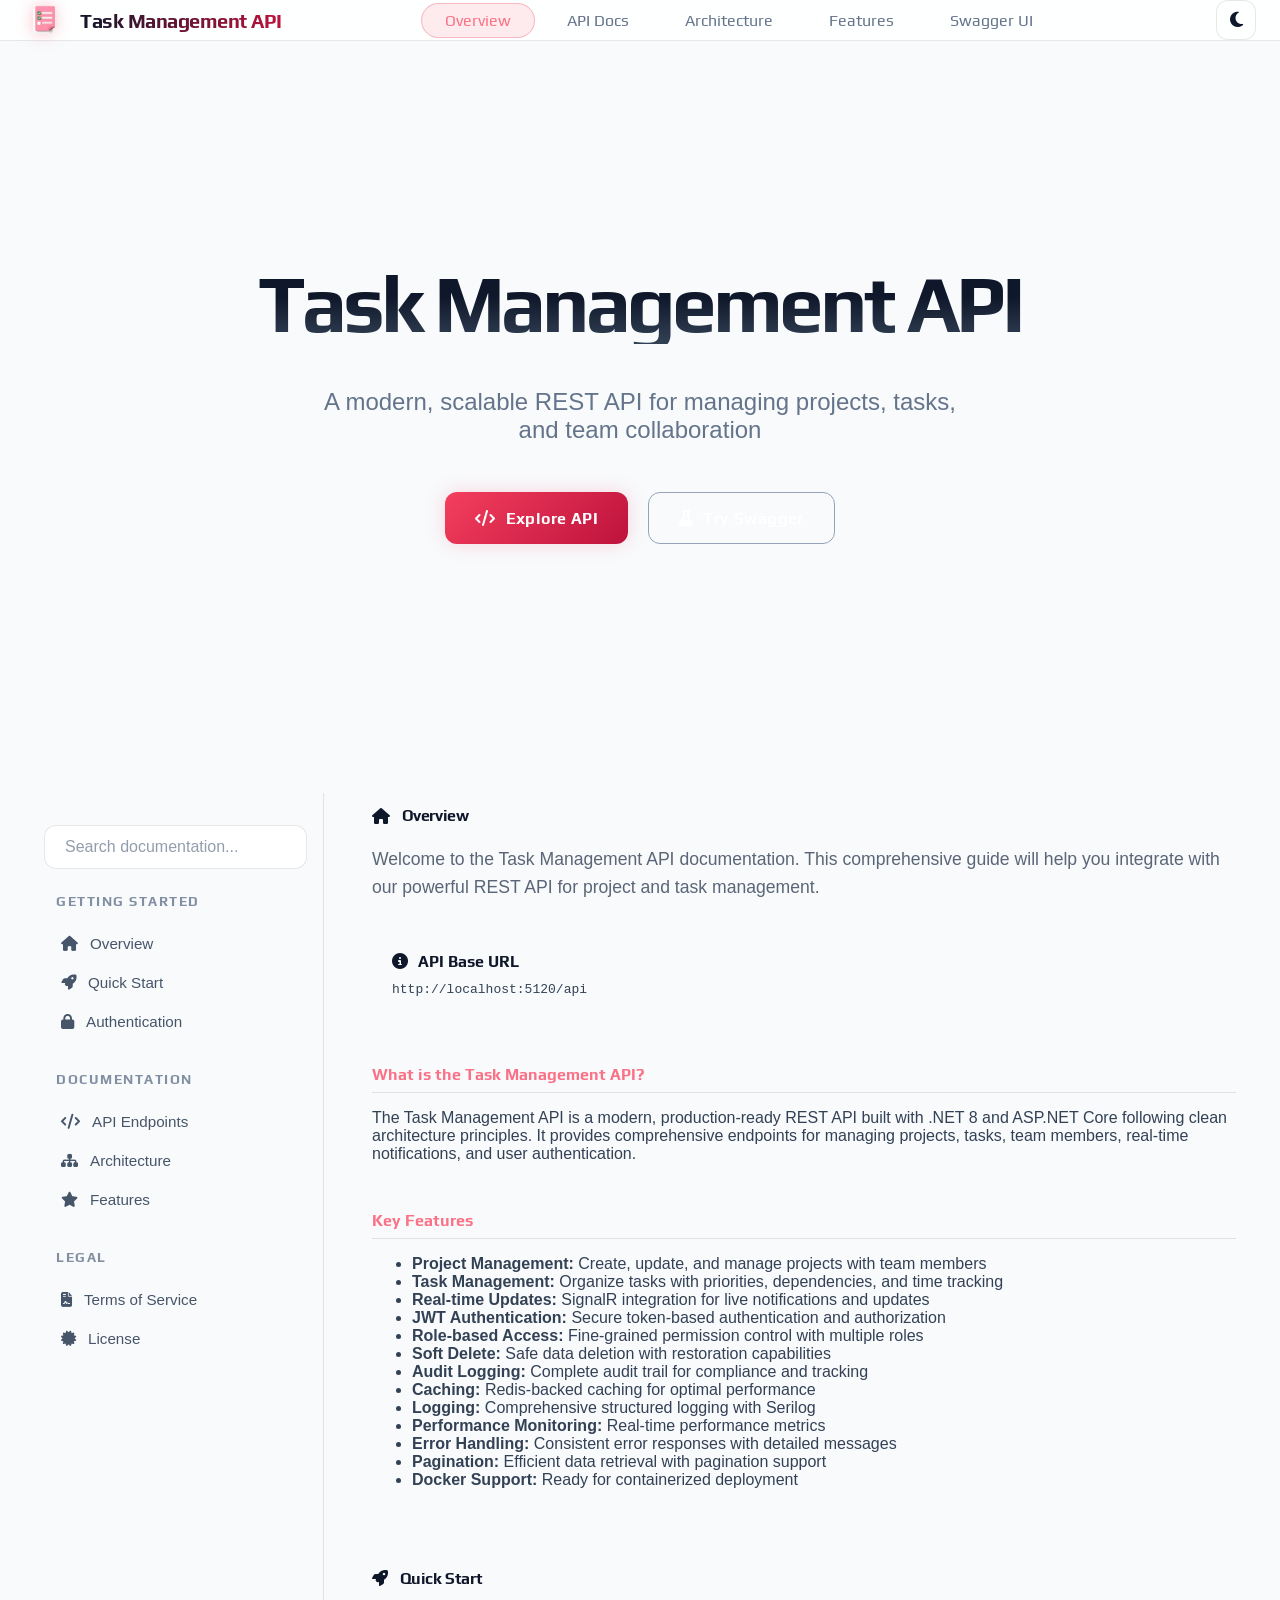
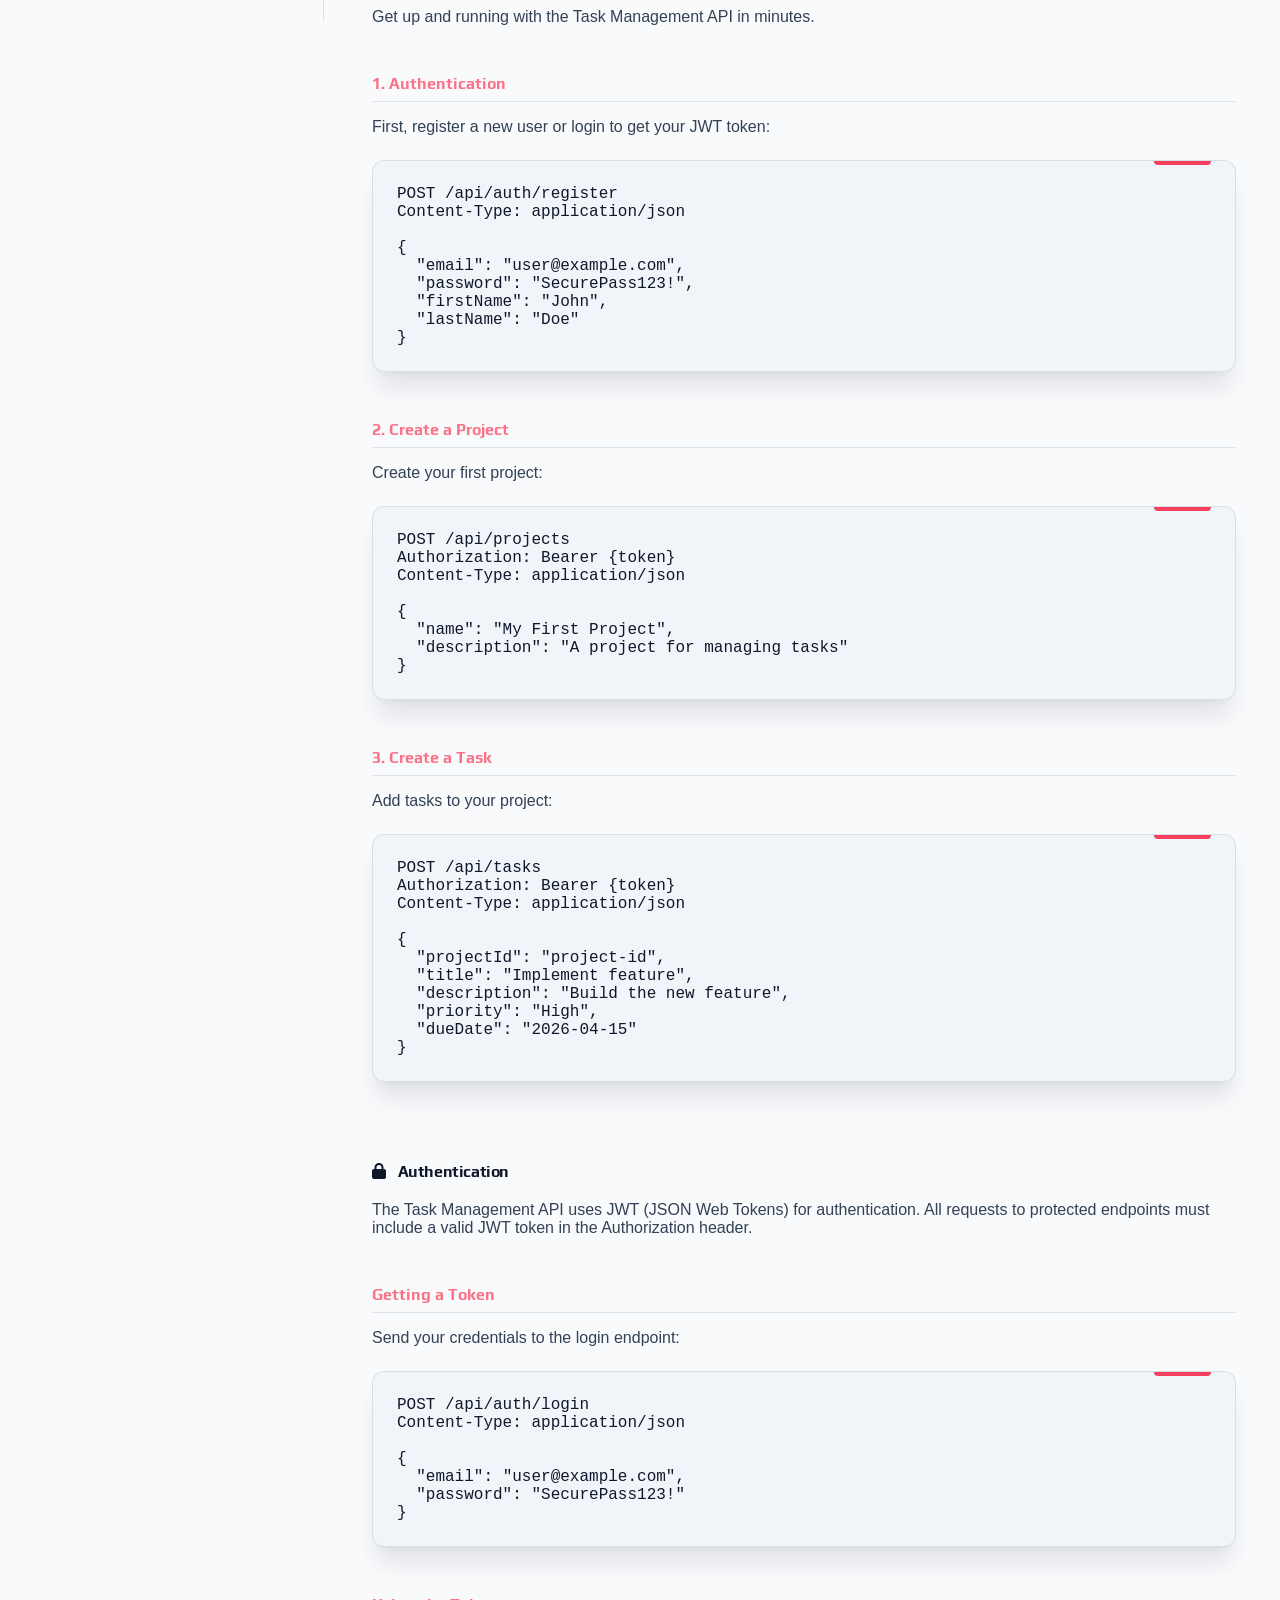
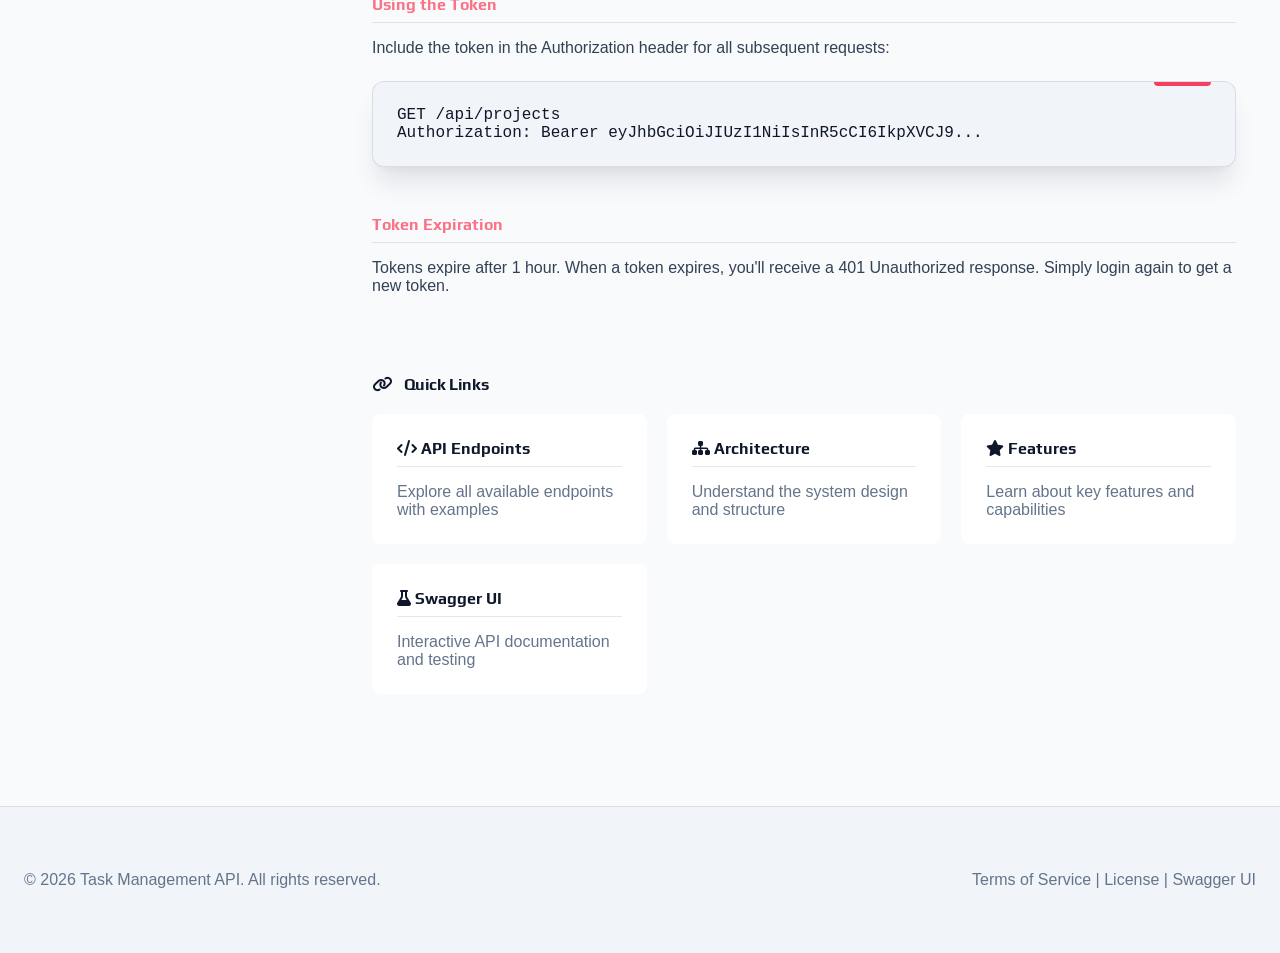
==== TaskManagementAPI/wwwroot/index.html @ 3530db56 "feat: initialize project and task modules with domain entities, repositories, and DTOs" ====
<!DOCTYPE html>
<html lang="en">
<head>
    <meta charset="UTF-8">
    <meta name="viewport" content="width=device-width, initial-scale=1.0">
    <title>Task Management API - Documentation</title>
    <link rel="icon" type="image/png" href="images/logo.png">
    <link rel="stylesheet" href="css/styles.css">
    <link rel="stylesheet" href="https://cdnjs.cloudflare.com/ajax/libs/font-awesome/6.4.0/css/all.min.css">
</head>
<body>
    <div class="bg-atmosphere"></div>
    <div class="container">
        <header>
            <div class="header-container">
                <a href="index.html" class="logo-section">
                    <img src="images/logo.png" alt="Task Management API Logo" class="logo-image">
                    <span class="brand-name">Task Management API</span>
                </a>
                <nav class="navbar">
                    <ul>
                        <li><a href="index.html" class="active">Overview</a></li>
                        <li><a href="api-docs.html">API Docs</a></li>
                        <li><a href="architecture.html">Architecture</a></li>
                        <li><a href="features.html">Features</a></li>
                        <li><a href="http://localhost:5120/swagger" target="_blank">Swagger UI</a></li>
                    </ul>
                </nav>
            </div>
        </header>

        <main>
            <section class="hero-section">
                <h1 class="hero-title">Task Management API</h1>
                <p class="hero-subtitle">A modern, scalable REST API for managing projects, tasks, and team collaboration</p>
                <div class="home-buttons">
                    <a href="api-docs.html" class="home-btn">
                        <i class="fas fa-code"></i> Explore API
                    </a>
                    <a href="http://localhost:5120/swagger" target="_blank" class="home-btn home-btn-secondary">
                        <i class="fas fa-flask"></i> Try Swagger
                    </a>
                </div>
            </section>

            <section class="doc-layout">
                <aside class="doc-sidebar">
                    <div class="search-box">
                        <input type="text" placeholder="Search documentation...">
                    </div>
                    <div class="sidebar-nav">
                        <div class="sidebar-title">Getting Started</div>
                        <a href="#overview" class="sidebar-link active">
                            <i class="fas fa-home"></i> Overview
                        </a>
                        <a href="#quick-start" class="sidebar-link">
                            <i class="fas fa-rocket"></i> Quick Start
                        </a>
                        <a href="#authentication" class="sidebar-link">
                            <i class="fas fa-lock"></i> Authentication
                        </a>
                        <div class="sidebar-title" style="margin-top: 30px;">Documentation</div>
                        <a href="api-docs.html" class="sidebar-link">
                            <i class="fas fa-code"></i> API Endpoints
                        </a>
                        <a href="architecture.html" class="sidebar-link">
                            <i class="fas fa-sitemap"></i> Architecture
                        </a>
                        <a href="features.html" class="sidebar-link">
                            <i class="fas fa-star"></i> Features
                        </a>
                        <div class="sidebar-title" style="margin-top: 30px;">Legal</div>
                        <a href="terms.html" class="sidebar-link">
                            <i class="fas fa-file-contract"></i> Terms of Service
                        </a>
                        <a href="license.html" class="sidebar-link">
                            <i class="fas fa-certificate"></i> License
                        </a>
                    </div>
                </aside>

                <div class="doc-content">
                    <section id="overview">
                        <h2><i class="fas fa-home"></i> Overview</h2>
                        <p class="subtitle">Welcome to the Task Management API documentation. This comprehensive guide will help you integrate with our powerful REST API for project and task management.</p>
                        
                        <div class="callout">
                            <div class="callout-title">
                                <i class="fas fa-info-circle"></i> API Base URL
                            </div>
                            <code>http://localhost:5120/api</code>
                        </div>

                        <h3>What is the Task Management API?</h3>
                        <p>The Task Management API is a modern, production-ready REST API built with .NET 8 and ASP.NET Core following clean architecture principles. It provides comprehensive endpoints for managing projects, tasks, team members, real-time notifications, and user authentication.</p>

                        <h3>Key Features</h3>
                        <ul>
                            <li><strong>Project Management:</strong> Create, update, and manage projects with team members</li>
                            <li><strong>Task Management:</strong> Organize tasks with priorities, dependencies, and time tracking</li>
                            <li><strong>Real-time Updates:</strong> SignalR integration for live notifications and updates</li>
                            <li><strong>JWT Authentication:</strong> Secure token-based authentication and authorization</li>
                            <li><strong>Role-based Access:</strong> Fine-grained permission control with multiple roles</li>
                            <li><strong>Soft Delete:</strong> Safe data deletion with restoration capabilities</li>
                            <li><strong>Audit Logging:</strong> Complete audit trail for compliance and tracking</li>
                            <li><strong>Caching:</strong> Redis-backed caching for optimal performance</li>
                            <li><strong>Logging:</strong> Comprehensive structured logging with Serilog</li>
                            <li><strong>Performance Monitoring:</strong> Real-time performance metrics</li>
                            <li><strong>Error Handling:</strong> Consistent error responses with detailed messages</li>
                            <li><strong>Pagination:</strong> Efficient data retrieval with pagination support</li>
                            <li><strong>Docker Support:</strong> Ready for containerized deployment</li>
                        </ul>
                    </section>

                    <section id="quick-start">
                        <h2><i class="fas fa-rocket"></i> Quick Start</h2>
                        <p>Get up and running with the Task Management API in minutes.</p>

                        <h3>1. Authentication</h3>
                        <p>First, register a new user or login to get your JWT token:</p>
                        <div class="docbox docbox-http">
                            <pre><code>POST /api/auth/register
Content-Type: application/json

{
  "email": "user@example.com",
  "password": "SecurePass123!",
  "firstName": "John",
  "lastName": "Doe"
}</code></pre>
                        </div>

                        <h3>2. Create a Project</h3>
                        <p>Create your first project:</p>
                        <div class="docbox docbox-http">
                            <pre><code>POST /api/projects
Authorization: Bearer {token}
Content-Type: application/json

{
  "name": "My First Project",
  "description": "A project for managing tasks"
}</code></pre>
                        </div>

                        <h3>3. Create a Task</h3>
                        <p>Add tasks to your project:</p>
                        <div class="docbox docbox-http">
                            <pre><code>POST /api/tasks
Authorization: Bearer {token}
Content-Type: application/json

{
  "projectId": "project-id",
  "title": "Implement feature",
  "description": "Build the new feature",
  "priority": "High",
  "dueDate": "2026-04-15"
}</code></pre>
                        </div>
                    </section>

                    <section id="authentication">
                        <h2><i class="fas fa-lock"></i> Authentication</h2>
                        <p>The Task Management API uses JWT (JSON Web Tokens) for authentication. All requests to protected endpoints must include a valid JWT token in the Authorization header.</p>

                        <h3>Getting a Token</h3>
                        <p>Send your credentials to the login endpoint:</p>
                        <div class="docbox docbox-http">
                            <pre><code>POST /api/auth/login
Content-Type: application/json

{
  "email": "user@example.com",
  "password": "SecurePass123!"
}</code></pre>
                        </div>

                        <h3>Using the Token</h3>
                        <p>Include the token in the Authorization header for all subsequent requests:</p>
                        <div class="docbox docbox-http">
                            <pre><code>GET /api/projects
Authorization: Bearer eyJhbGciOiJIUzI1NiIsInR5cCI6IkpXVCJ9...</code></pre>
                        </div>

                        <h3>Token Expiration</h3>
                        <p>Tokens expire after 1 hour. When a token expires, you'll receive a 401 Unauthorized response. Simply login again to get a new token.</p>
                    </section>

                    <section>
                        <h2><i class="fas fa-link"></i> Quick Links</h2>
                        <div class="doc-links">
                            <a href="api-docs.html" class="doc-link">
                                <h3><i class="fas fa-code"></i> API Endpoints</h3>
                                <p>Explore all available endpoints with examples</p>
                            </a>
                            <a href="architecture.html" class="doc-link">
                                <h3><i class="fas fa-sitemap"></i> Architecture</h3>
                                <p>Understand the system design and structure</p>
                            </a>
                            <a href="features.html" class="doc-link">
                                <h3><i class="fas fa-star"></i> Features</h3>
                                <p>Learn about key features and capabilities</p>
                            </a>
                            <a href="http://localhost:5120/swagger" target="_blank" class="doc-link">
                                <h3><i class="fas fa-flask"></i> Swagger UI</h3>
                                <p>Interactive API documentation and testing</p>
                            </a>
                        </div>
                    </section>
                </div>
            </section>
        </main>

        <footer>
            <div class="footer-content">
                <div class="footer-left">
                    <p>&copy; <span class="current-year"></span> Task Management API. All rights reserved.</p>
                </div>
                <div class="footer-right">
                    <p>
                        <a href="terms.html">Terms of Service</a> | 
                        <a href="license.html">License</a> | 
                        <a href="http://localhost:5120/swagger" target="_blank">Swagger UI</a>
                    </p>
                </div>
            </div>
        </footer>
    </div>

    <script src="js/main.js"></script>
</body>
</html>
---- TaskManagementAPI/wwwroot/css/styles.css ----
/* ============================================GOOGLE FONTS============================================ */
@import url('https://fonts.googleapis.com/css2?family=Play:wght@400;700&display=swap');

/* ============================================DESIGN SYSTEM - CENTRALIZED============================================ */
:root {
  /* ========== TYPOGRAPHY ========== */
  --font-family-primary: "Outfit", "Play", sans-serif;
  --font-family-fallback: "Inter", "Segoe UI", Tahoma, Geneva, Verdana, sans-serif;
  --font-family-mono: "Fira Code", "Courier New", Courier, monospace;
  
  --font-weight-regular: 400;
  --font-weight-medium: 500;
  --font-weight-semibold: 600;
  --font-weight-bold: 700;
  
  /* ========== COLORS - PRIMARY (Sleek Pink/Purple) ========== */
  --color-primary: #f43f5e;
  --color-primary-dark: #be123c;
  --color-primary-light: #fb7185;
  --color-accent: #8b5cf6;
  
  /* ========== COLORS - DARK THEME (Default) ========== */
  --color-bg-dark: #020617;
  --color-bg-darker: #0f172a;
  --color-bg-card: rgba(30, 41, 59, 0.7);
  --color-bg-glass: rgba(15, 23, 42, 0.8);
  --color-text-primary: #f8fafc;
  --color-text-secondary: #cbd5e1;
  --color-text-muted: #94a3b8;
  --color-border: rgba(255, 255, 255, 0.08);
  --color-border-glow: rgba(244, 63, 94, 0.3);
  
  /* ========== COLORS - SEMANTIC ========== */
  --color-success: #10b981;
  --color-danger: #ef4444;
  --color-warning: #f59e0b;
  --color-info: #3b82f6;

  /* ========== SHADOWS ========== */
  --shadow-primary: 0 0 20px rgba(244, 63, 94, 0.2);
  --shadow-primary-strong: 0 0 40px rgba(244, 63, 94, 0.4);
  --shadow-glass: 0 8px 32px 0 rgba(0, 0, 0, 0.8);
  --shadow-xl: 0 20px 25px -5px rgb(0 0 0 / 0.1), 0 8px 10px -6px rgb(0 0 0 / 0.1);
  
  /* ========== SPACING ========== */
  --spacing-xs: 0.25rem;
  --spacing-sm: 0.5rem;
  --spacing-md: 0.75rem;
  --spacing-lg: 1rem;
  --spacing-xl: 1.25rem;
  --spacing-2xl: 1.5rem;
  --spacing-3xl: 2rem;
  --spacing-4xl: 3rem;
  --spacing-5xl: 5rem;
  
  /* ========== BORDER RADIUS ========== */
  --radius-sm: 0.375rem;
  --radius-md: 0.5rem;
  --radius-lg: 0.75rem;
  --radius-xl: 1rem;
  --radius-2xl: 1.5rem;
  --radius-full: 9999px;
  
  /* ========== COLORS - THEME AWARE (Variables to replace hardcoded values) ========== */
  --color-nav-link: var(--color-text-secondary);
  --color-nav-link-hover: white;
  --color-sidebar-title: rgba(255, 255, 255, 0.6);
  --color-sidebar-link: var(--color-text-muted);
  --color-sidebar-active: white;
  --color-sidebar-active-bg: linear-gradient(90deg, rgba(236, 72, 153, 0.15) 0%, transparent 100%);
  --color-input-bg: rgba(15, 23, 42, 0.6);
  --color-input-focus-bg: rgba(15, 23, 42, 0.8);
  --color-card-border: rgba(255, 255, 255, 0.08);
  --color-code-bg: var(--color-bg-darker);
  --color-code-text: var(--color-text-primary);
  --color-btn-text-on-dark: white;
  --color-primary-shadow: rgba(244, 63, 94, 0.3);
  --color-callout-bg: rgba(236, 72, 153, 0.05);
  --color-card-gradient: radial-gradient(circle at top right, rgba(244, 63, 94, 0.05), transparent 70%);
  --color-btn-gradient: linear-gradient(135deg, var(--color-primary) 0%, var(--color-primary-dark) 100%);
  --color-btn-hover-gradient: linear-gradient(135deg, var(--color-primary-light) 0%, var(--color-primary) 100%);
  --color-sidebar-hover-bg: rgba(236, 72, 153, 0.05);
  --color-hero-gradient-start: #fff;
  --color-hero-gradient-end: rgba(255, 255, 255, 0.5);
  --color-brand-gradient-start: #fff;
  --color-brand-gradient-end: var(--color-primary-light);
  --color-btn-secondary-bg: rgba(255, 255, 255, 0.05);
  --color-btn-secondary-text: var(--color-text-primary);
  --color-btn-secondary-border: rgba(255, 255, 255, 0.2);
}

/* ========== LIGHT THEME OVERRIDES ========== */
[data-theme="light"] {
  --color-bg-dark: #f8fafc;
  --color-bg-darker: #f1f5f9;
  --color-bg-card: rgba(255, 255, 255, 0.9);
  --color-bg-glass: rgba(255, 255, 255, 0.85);
  --color-text-primary: #0f172a;
  --color-text-secondary: #334155;
  --color-text-muted: #64748b;
  --color-border: rgba(15, 23, 42, 0.1);
  --shadow-glass: 0 8px 32px 0 rgba(15, 23, 42, 0.1);
  --shadow-xl: 0 20px 25px -5px rgba(15, 23, 42, 0.1), 0 8px 10px -6px rgba(15, 23, 42, 0.05);

  /* Theme aware light overrides */
  --color-nav-link: #475569;
  --color-nav-link-hover: var(--color-primary);
  --color-sidebar-title: #64748b;
  --color-sidebar-link: #475569;
  --color-sidebar-active: var(--color-primary);
  --color-sidebar-active-bg: rgba(244, 63, 94, 0.08);
  --color-input-bg: white;
  --color-input-focus-bg: white;
  --color-card-border: rgba(15, 23, 42, 0.08);
  --color-code-bg: #f1f5f9;
  --color-code-text: #0f172a;
  --color-btn-text-on-dark: white;
  --color-primary-shadow: rgba(244, 63, 94, 0.1);
  --color-callout-bg: #f8fafc;
  --color-card-gradient: none;
  --color-btn-gradient: linear-gradient(135deg, var(--color-primary) 0%, var(--color-primary-dark) 100%);
  --color-btn-hover-gradient: linear-gradient(135deg, var(--color-primary-light) 0%, var(--color-primary) 100%);
  --color-sidebar-hover-bg: rgba(244, 63, 94, 0.04);
  --color-hero-gradient-start: #0f172a;
  --color-hero-gradient-end: #334155;
  --color-brand-gradient-start: #0f172a;
  --color-brand-gradient-end: var(--color-primary-dark);
  --color-btn-secondary-bg: #f8fafc;
  --color-btn-secondary-text: #0f172a;
  --color-btn-secondary-border: #94a3b8;
}

/* ============================================FONT UTILITIES============================================ */
.play-regular {
  font-family: var(--font-family-primary);
  font-weight: var(--font-weight-regular);
  font-style: normal;
}

.play-bold {
  font-family: var(--font-family-primary);
  font-weight: var(--font-weight-bold);
  font-style: normal;
}

/* ============================================SCROLLBAR============================================ */
::-webkit-scrollbar {
  width: 6px;
}

::-webkit-scrollbar-track {
  background: var(--color-bg-darker);
}

::-webkit-scrollbar-thumb {
  background: var(--color-primary);
  border-radius: 3px;
}

::-webkit-scrollbar-thumb:hover {
  background: var(--color-primary-light);
}

* {
  scrollbar-width: thin;
  scrollbar-color: var(--color-primary) var(--color-bg-darker);
  box-sizing: border-box;
}

#swagger-ui, #swagger-ui * {
  transition: none !important;
}

/* ============================================BASE & TYPOGRAPHY============================================ */
html, body {
  margin: 0;
  padding: 0;
  width: 100%;
  height: 100%;
  font-family: var(--font-family-fallback);
  background: var(--color-bg-dark);
  color: var(--color-text-secondary);
  display: flex;
  flex-direction: column;
  font-weight: var(--font-weight-regular);
  font-size: var(--font-size-base);
  line-height: var(--line-height-normal);
  -webkit-font-smoothing: antialiased;
  -moz-osx-font-smoothing: grayscale;
}

html {
  scroll-behavior: smooth;
  scroll-padding-top: 100px;
}

body::-webkit-scrollbar {
  width: 8px;
}

body::-webkit-scrollbar-track {
  background: var(--color-bg-dark);
}

body::-webkit-scrollbar-thumb {
  background: var(--color-border);
  border: 2px solid var(--color-bg-dark);
  border-radius: var(--radius-full);
}

body::-webkit-scrollbar-thumb:hover {
  background: var(--color-primary);
}

/* ============================================CINEMATIC BACKGROUND ANIMATION============================================ */
.bg-atmosphere {
  position: fixed;
  top: 0;
  left: 0;
  width: 100%;
  height: 100%;
  z-index: -2;
  overflow: hidden;
  background: radial-gradient(circle at 50% 50%, var(--color-bg-dark) 0%, var(--color-bg-darker) 100%);
  pointer-events: none;
}

.bg-atmosphere::after, .bg-atmosphere::before {
  content: '';
  position: absolute;
  width: 600px;
  height: 600px;
  border-radius: 50%;
  background: radial-gradient(circle, rgba(236, 72, 153, 0.05) 0%, transparent 70%);
  filter: blur(80px);
  z-index: -1;
  animation: floatGlow 20s infinite alternate ease-in-out;
}

.bg-atmosphere::before {
  top: -100px;
  right: -100px;
  animation-delay: -5s;
}

.bg-atmosphere::after {
  bottom: -150px;
  left: -150px;
  animation-duration: 25s;
}

@keyframes floatGlow {
  0% { transform: translate(0, 0) scale(1); }
  100% { transform: translate(-100px, 100px) scale(1.2); }
}

.container {
  display: flex;
  flex-direction: column;
  min-height: 100vh;
  width: 100%;
}

main {
  flex: 1;
  width: 100%;
  max-width: 100%;
  margin: 0;
  padding: 0px 20px;
}

a {
  color: var(--color-primary);
  text-decoration: none;
  transition: all var(--transition-normal);
  position: relative;
}

a:hover {
  color: var(--color-primary-light);
  text-shadow: 0 0 10px var(--shadow-pink-strong);
}

/* ============================================GLOBAL HEADER============================================ */
header {
  background: var(--color-bg-glass);
  backdrop-filter: blur(12px);
  -webkit-backdrop-filter: blur(12px);
  border-bottom: 1px solid var(--color-border);
  padding: 0;
  position: sticky;
  top: 0;
  z-index: 2000;
  width: 100%;
  display: flex;
  justify-content: center;
  height: 72px;
}

.header-container {
  width: 100%;
  max-width: 1400px;
  padding: 0 var(--spacing-2xl);
  display: flex;
  justify-content: space-between;
  align-items: center;
  gap: var(--spacing-xl);
}

.header-actions {
  display: flex;
  align-items: center;
  gap: var(--spacing-md);
}

.logo-section {
  display: flex;
  align-items: center;
  gap: var(--spacing-lg);
  text-decoration: none;
  transition: transform var(--transition-bounce);
}

.logo-section:hover {
  transform: scale(1.02);
}

.logo-section img {
  height: 40px;
  width: auto;
  filter: drop-shadow(0 0 8px var(--color-border-glow));
}

.brand-name {
  font-size: 1.25rem;
  font-weight: var(--font-weight-bold);
  color: var(--color-text-primary);
  letter-spacing: -0.025em;
  font-family: var(--font-family-primary);
  background: linear-gradient(to right, var(--color-brand-gradient-start), var(--color-brand-gradient-end));
  -webkit-background-clip: text;
  background-clip: text;
  -webkit-text-fill-color: transparent;
}

.navbar ul {
  display: flex;
  gap: var(--spacing-sm);
  list-style: none;
  margin: 0;
  padding: 0;
}

.navbar a {
  color: var(--color-text-muted);
  font-size: var(--font-size-sm);
  font-weight: var(--font-weight-medium);
  padding: var(--spacing-sm) var(--spacing-2xl);
  border-radius: var(--radius-full);
  transition: all var(--transition-normal);
  font-family: var(--font-family-primary);
}

.navbar a:hover {
  color: var(--color-text-primary);
  background: var(--color-sidebar-hover-bg);
}

.navbar a.active {
  color: var(--color-primary-light);
  background: rgba(244, 63, 94, 0.1);
  box-shadow: inset 0 0 0 1px var(--color-border-glow);
}

/* ========== THEME TOGGLE ========== */
.theme-toggle-container {
  display: flex;
  align-items: center;
  margin-left: var(--spacing-xl);
}

.theme-toggle-btn {
  background: rgba(255, 255, 255, 0.05);
  border: 1px solid var(--color-border);
  color: var(--color-text-primary);
  width: 40px;
  height: 40px;
  border-radius: var(--radius-lg);
  display: flex;
  align-items: center;
  justify-content: center;
  cursor: pointer;
  transition: all var(--transition-normal);
  font-size: 1.1rem;
}

.theme-toggle-btn:hover {
  background: var(--color-bg-card);
  border-color: var(--color-primary);
  color: var(--color-primary);
  transform: translateY(-2px);
}

.theme-toggle-btn i {
  transition: transform 0.5s cubic-bezier(0.175, 0.885, 0.32, 1.275);
}

[data-theme="light"] .theme-toggle-btn i {
  transform: rotate(360deg);
}

/* ============================================DOC LAYOUT============================================ */
.doc-layout {
  display: grid;
  grid-template-columns: 280px 1fr;
  gap: var(--spacing-4xl);
  max-width: 1400px;
  margin: 0 auto;
  padding: var(--spacing-3xl) var(--spacing-2xl);
  flex: 1;
  align-items: start;
  width: 100%;
}

.doc-sidebar {
  position: sticky;
  top: 72px;
  height: calc(100vh - 72px);
  overflow-y: auto;
  padding: var(--spacing-3xl) var(--spacing-lg) var(--spacing-3xl) 0;
  border-right: 1px solid var(--color-border);
  scrollbar-width: thin;
  scrollbar-color: var(--color-border) transparent;
}

.doc-sidebar::-webkit-scrollbar {
  width: 6px;
}

.doc-sidebar::-webkit-scrollbar-thumb {
  background-color: var(--color-border);
  border-radius: 3px;
}

.search-box {
  margin-bottom: var(--spacing-2xl);
}

.search-box input {
  width: 100%;
  padding: var(--spacing-md) var(--spacing-xl);
  background: var(--color-input-bg);
  border: 1px solid var(--color-border);
  border-radius: var(--radius-lg);
  color: var(--color-text-primary);
  font-size: var(--font-size-sm);
  transition: all var(--transition-normal);
}

.search-box input::placeholder {
  color: var(--color-text-muted);
  opacity: 0.7;
}

.search-box input:focus {
  outline: none;
  border-color: var(--color-primary);
  box-shadow: 0 0 0 2px rgba(244, 63, 94, 0.2);
  background: var(--color-input-focus-bg);
}

.sidebar-title {
  color: var(--color-sidebar-title);
  font-size: 0.85rem;
  font-weight: 700;
  text-transform: uppercase;
  letter-spacing: 1.5px;
  margin-bottom: 15px;
  padding-left: 12px;
  opacity: 0.8;
  font-family: "Play", sans-serif;
}

.sidebar-link {
  display: flex;
  align-items: center;
  gap: 12px;
  padding: 10px 16px;
  color: var(--color-sidebar-link);
  text-decoration: none;
  border-radius: 8px;
  font-size: 0.95rem;
  font-weight: 500;
  transition: all 0.2s ease;
  border: 1px solid transparent;
}

.sidebar-link:hover {
  color: var(--color-sidebar-active);
  background: rgba(236, 72, 153, 0.05);
  transform: translateX(5px);
}

.sidebar-link.active {
  color: var(--color-sidebar-active);
  background: var(--color-sidebar-active-bg);
  box-shadow: inset 5px 0 15px rgba(236, 72, 153, 0.1);
  font-weight: 700;
}

.doc-content {
  min-width: 0;
}

.doc-content section, .section {
  margin-bottom: 80px;
  max-width: 1200px;
  margin-left: auto;
  margin-right: auto;
}

.doc-content h2, .section h2 {
  color: var(--color-text-primary);
  font-size: var(--font-size-3xl);
  font-weight: var(--font-weight-bold);
  margin-bottom: var(--spacing-xl);
  display: flex;
  align-items: center;
  gap: var(--spacing-md);
  letter-spacing: -0.025em;
  font-family: var(--font-family-primary);
}

.doc-content h3, .section h3 {
  color: var(--color-primary-light);
  font-size: var(--font-size-xl);
  font-weight: var(--font-weight-semibold);
  margin: var(--spacing-4xl) 0 var(--spacing-lg) 0;
  padding-bottom: var(--spacing-sm);
  border-bottom: 1px solid var(--color-border);
  font-family: var(--font-family-primary);
}

.section p {
  color: var(--text-muted);
  line-height: 1.6;
  font-size: 1rem;
}

.section code, .section > code, .getting-started > code, li code, p code {
  background: var(--bg-card);
  padding: 2px 7px;
  border-radius: 4px;
  color: var(--bright-pink);
  font-family: "Courier New", monospace;
  font-size: 0.9em;
}

.section > code, .getting-started > code {
  display: block;
  margin: 8px 0;
  padding: 4px 10px;
  overflow-x: auto;
}

.section ul {
  color: var(--text-muted);
  line-height: 1.8;
}

.section ul li {
  margin-bottom: 8px;
}

.subtitle {
  font-size: 1.1em;
  line-height: 1.6;
  color: var(--text-muted);
  opacity: 0.8;
  margin-bottom: 30px;
}

.legal-content {
  margin: 2rem 0;
  line-height: 1.8;
}

.legal-content h3 {
  margin-top: 2rem;
  color: var(--primary-color);
}

/* ============================================ENHANCED COMPONENTS============================================ */
.docbox {
  position: relative;
  background: var(--color-bg-darker);
  border: 1px solid var(--color-border);
  border-radius: var(--radius-lg);
  margin: var(--spacing-2xl) 0;
  overflow: hidden;
  box-shadow: var(--shadow-xl);
}

.docbox label {
  background: var(--color-primary);
  color: var(--color-btn-text-on-dark);
  padding: 4px 12px;
  border-radius: 4px;
  font-size: 0.75rem;
  font-weight: 700;
  text-transform: uppercase;
  margin-bottom: 12px;
  display: inline-block;
}

.docbox::before {
  content: "JSON";
  position: absolute;
  top: -12px;
  right: 24px;
  background: var(--color-primary);
  color: var(--color-btn-text-on-dark);
  padding: 2px 12px;
  font-size: 0.7rem;
  font-weight: 800;
  border-radius: 4px;
  letter-spacing: 1px;
  z-index: 10;
/* Removed docbox::after border to prevent overlap as per user feedback */
  content: "HTTP";
}

.docbox pre {
  margin: 0;
  padding: var(--spacing-2xl);
  overflow-x: auto;
  background: transparent;
}

/* ========== COPY BUTTON ========== */
.copy-btn {
  position: absolute;
  bottom: 12px;
  right: 12px;
  background: var(--color-bg-dark);
  border: 1px solid var(--color-border);
  color: var(--color-text-muted);
  width: 36px;
  height: 36px;
  border-radius: 8px;
  display: flex;
  align-items: center;
  justify-content: center;
  cursor: pointer;
  transition: all var(--transition-normal);
  opacity: 0;
  transform: translateY(5px);
  z-index: 100;
}

.docbox:hover .copy-btn {
  opacity: 1;
  transform: translateY(0);
}

.copy-btn:hover {
  background: var(--color-primary);
  border-color: var(--color-primary);
  color: var(--color-btn-text-on-dark);
  box-shadow: 0 4px 12px var(--color-primary-shadow);
}

.copy-btn.copied {
  background: var(--color-success);
  border-color: var(--color-success);
  color: var(--color-btn-text-on-dark);
}

.docbox code {
  color: var(--color-code-text);
  font-family: var(--font-family-mono);
  font-size: var(--font-size-sm);
  line-height: var(--line-height-normal);
  display: block;
}

.status-code {
  color: var(--color-primary-light);
  font-weight: var(--font-weight-bold);
}

.status-code.error {
  color: var(--color-danger);
}

.callout {
  background: var(--color-callout-bg);
  padding: 20px;
  border-radius: 12px;
  margin: 30px 0;
}

.callout-title {
  color: var(--color-text-primary);
  font-weight: 700;
  margin-bottom: 8px;
  display: flex;
  align-items: center;
  gap: 10px;
  font-family: "Play", sans-serif;
}

.doc-links {
  display: grid;
  grid-template-columns: repeat(auto-fit, minmax(250px, 1fr));
  gap: 20px;
  margin: 20px 0;
}

.doc-link {
  display: block;
  background: var(--color-bg-card);
  padding: 25px;
  border-radius: 8px;
  transition: all 0.3s ease;
  text-decoration: none;
  color: inherit;
}

.doc-link:hover {
  transform: translateY(-5px);
  box-shadow: 0 8px 25px var(--color-primary-shadow);
  border-color: var(--color-primary);
}

.doc-link h3 {
  margin-top: 0;
  color: var(--color-text-primary);
}

.doc-link p {
  margin: 10px 0 0 0;
  color: var(--color-text-muted);
}

.getting-started-grid {
  display: grid;
  grid-template-columns: repeat(auto-fit, minmax(300px, 1fr));
  gap: 25px;
  margin-top: 30px;
}

.getting-started-card {
  background: var(--color-bg-card);
  padding: var(--spacing-3xl);
  border-radius: var(--radius-xl);
  border: 1px solid var(--color-border);
  transition: all var(--transition-normal);
  box-shadow: var(--shadow-xl);
  position: relative;
  overflow: hidden;
  backdrop-filter: blur(8px);
  -webkit-backdrop-filter: blur(8px);
}

.getting-started-card::before {
  content: '';
  position: absolute;
  top: 0;
  left: 0;
  width: 100%;
  height: 100%;
  background: var(--color-card-gradient);
  pointer-events: none;
}

.getting-started-card:hover {
  transform: translateY(-8px);
  border-color: var(--color-primary-light);
  box-shadow: var(--shadow-primary-strong), var(--shadow-xl);
}

.getting-started-card h3 {
  margin-top: 0;
  color: var(--color-text-primary);
  font-size: var(--font-size-xl);
  margin-bottom: var(--spacing-xl);
  display: flex;
  align-items: center;
  gap: var(--spacing-md);
  font-family: var(--font-family-primary);
  font-weight: var(--font-weight-bold);
}

.getting-started-card code {
  display: block;
  background: var(--color-bg-dark);
  padding: var(--spacing-md) var(--spacing-xl);
  border-radius: var(--radius-md);
  margin: var(--spacing-lg) 0;
  color: var(--color-primary-light);
  font-family: var(--font-family-mono);
  font-size: var(--font-size-sm);
  border: 1px solid var(--color-border);
}

.getting-started-card ul {
  margin: 0;
  padding-left: 1.2rem;
}

.getting-started-card ul li {
  margin-bottom: 8px;
  font-size: 0.9rem;
}

/* ============================================BUTTONS============================================ */
.button, .home-btn {
  display: inline-flex;
  align-items: center;
  justify-content: center;
  gap: var(--spacing-md);
  padding: var(--spacing-lg) var(--spacing-2xl);
  height: 52px;
  min-width: 160px;
  font-size: var(--font-size-sm);
  font-weight: var(--font-weight-semibold);
  font-family: var(--font-family-primary);
  border: none;
  border-radius: var(--radius-lg);
  cursor: pointer;
  transition: all var(--transition-bounce);
  letter-spacing: 0.025em;
  background: var(--color-btn-gradient);
  color: var(--color-btn-text-on-dark) !important;
  box-shadow: var(--shadow-primary);
  text-decoration: none;
}

.home-buttons a.home-btn {
  color: var(--color-btn-text-on-dark) !important;
}

.button:hover, .home-btn:hover {
  background: var(--color-btn-hover-gradient);
  box-shadow: var(--shadow-primary-strong);
  transform: translateY(-2px) scale(1.02);
  color: var(--color-btn-text-on-dark) !important;
}

.home-btn-secondary {
  background: var(--color-btn-secondary-bg);
  color: var(--color-btn-secondary-text) !important;
  border: 1px solid var(--color-btn-secondary-border);
  backdrop-filter: blur(8px);
  box-shadow: none;
}

.home-btn-secondary:hover {
  background: var(--color-primary);
  border-color: var(--color-primary);
  color: white !important;
  box-shadow: var(--shadow-xl);
}

/* ============================================FOOTER============================================ */
footer {
  background: var(--color-bg-darker);
  color: var(--color-text-muted);
  width: 100%;
  padding: var(--spacing-4xl) 0;
  margin-top: auto;
  border-top: 1px solid var(--color-border);
}

.footer-content {
  display: flex;
  justify-content: space-between;
  align-items: center;
  max-width: 1400px;
  margin: 0 auto;
  width: 100%;
  padding: 0 var(--spacing-2xl);
  flex-wrap: wrap;
  gap: var(--spacing-xl);
}

.footer-left p {
  margin: 0;
  font-size: var(--font-size-sm);
}

.footer-right {
  display: flex;
  gap: var(--spacing-xl);
  align-items: center;
}

.footer-right a {
  color: var(--color-text-muted);
  font-size: var(--font-size-sm);
  transition: color var(--transition-normal);
}

.footer-right a:hover {
  color: var(--color-primary-light);
}

/* ============================================MOBILE MENU TOGGLE============================================ */
.mobile-menu-toggle {
  display: none;
  flex-direction: column;
  justify-content: center;
  align-items: center;
  width: 44px;
  height: 44px;
  background: transparent;
  border: 1px solid var(--color-border);
  border-radius: 10px;
  cursor: pointer;
  padding: 0;
  z-index: 3000;
  transition: all 0.3s ease;
  gap: 5px;
}

.mobile-menu-toggle:hover {
  background: var(--color-sidebar-hover-bg);
  border-color: var(--color-primary);
}

.mobile-menu-toggle span {
  display: block;
  width: 24px;
  height: 2px;
  background: var(--color-text-primary);
  border-radius: 2px;
  transition: all 0.35s cubic-bezier(0.4, 0, 0.2, 1);
  transform-origin: center;
}

/* Hamburger → X animation */
.mobile-menu-toggle.active span:nth-child(1) {
  transform: translateY(7px) rotate(45deg);
}

.mobile-menu-toggle.active span:nth-child(2) {
  opacity: 0;
  transform: scaleX(0);
}

.mobile-menu-toggle.active span:nth-child(3) {
  transform: translateY(-7px) rotate(-45deg);
}

/* Mobile nav overlay backdrop */
.nav-backdrop {
  display: none;
  position: fixed;
  top: 0;
  left: 0;
  width: 100%;
  height: 100%;
  background: rgba(0, 0, 0, 0.5);
  backdrop-filter: blur(4px);
  z-index: 1999;
  opacity: 0;
  transition: opacity 0.3s ease;
}

.nav-backdrop.active {
  display: block;
  opacity: 1;
}

/* ============================================RESPONSIVE============================================ */
@media screen and (max-width: 968px) {
  .doc-layout {
    grid-template-columns: 1fr;
    gap: 20px;
    padding: 20px 15px;
  }

  .doc-sidebar {
    position: relative;
    top: 0;
    max-height: none;
    padding-right: 0;
    border-right: none;
    border-bottom: 1px solid rgba(255, 255, 255, 0.05);
    padding-bottom: 20px;
    overflow-x: auto;
  }

  .sidebar-link {
    white-space: nowrap;
    padding: 8px 12px;
    font-size: 0.85rem;
  }
}

@media screen and (max-width: 768px) {
  /* Show hamburger toggle */
  .mobile-menu-toggle {
    display: flex;
  }

  /* Mobile nav menu */
  .navbar {
    position: fixed;
    top: 0;
    right: -100%;
    width: 280px;
    height: 100vh;
    background: rgba(15, 15, 15, 0.98);
    backdrop-filter: blur(30px);
    border-left: 1px solid rgba(255, 255, 255, 0.08);
    z-index: 2050;
    padding: 80px 20px 30px;
    transition: right 0.4s cubic-bezier(0.4, 0, 0.2, 1);
    box-shadow: -10px 0 40px rgba(0, 0, 0, 0.5);
    overflow-y: auto;
  }

  .navbar.active {
    right: 0;
  }

  .navbar ul {
    flex-direction: column;
    gap: 6px;
  }

  .navbar li {
    width: 100%;
  }

  .navbar a {
    display: flex;
    align-items: center;
    padding: 14px 20px;
    font-size: 1rem;
    border-radius: 10px;
    border-bottom: none;
    color: var(--text-muted);
    transition: all 0.25s ease;
    width: 100%;
  }

  .navbar a:hover, .navbar a.active {
    background: rgba(236, 72, 153, 0.12);
    color: white;
    border-bottom: none;
    transform: translateX(4px);
    box-shadow: inset 3px 0 0 var(--primary-color);
  }

  /* Header adjustments */
  .header-container {
    padding: 0 16px;
  }

  .brand-name {
    font-size: 1.1rem;
  }

  .logo-section img {
    height: 32px;
  }

  /* Layout adjustments */
  .doc-layout {
    grid-template-columns: 1fr;
    gap: 15px;
    padding: 15px 12px;
  }

  .doc-content section, .section {
    margin-bottom: 50px;
  }

  .doc-content h2, .section h2 {
    font-size: 1.6rem;
  }

  .doc-content h3, .section h3 {
    font-size: 1.15rem;
  }

  /* Hero responsive */
  .hero-section {
    min-height: auto;
    padding: 40px 16px 60px;
  }

  .hero-title {
    font-size: 2rem;
  }

  .hero-subtitle {
    font-size: 1.1rem;
    margin-bottom: 30px;
  }

  .home-buttons {
    flex-direction: column;
    align-items: center;
    gap: 12px;
  }

  .home-btn {
    width: 100%;
    max-width: 280px;
  }

  /* Cards responsive */
  .getting-started-grid {
    grid-template-columns: 1fr;
    gap: 15px;
  }

  .features-grid {
    grid-template-columns: 1fr;
    gap: 15px;
  }

  .doc-links {
    grid-template-columns: 1fr;
    gap: 15px;
  }

  .endpoints-cards {
    grid-template-columns: 1fr;
    gap: 12px;
  }

  .endpoints-container {
    padding: 0;
  }

  /* Footer responsive */
  .footer-content {
    flex-direction: column;
    text-align: center;
    gap: 15px;
  }

  .footer-left, .footer-right {
    text-align: center;
  }

  /* Error page */
  .error-code {
    font-size: 6rem;
  }

  .error-message {
    font-size: 1.4rem;
  }

  main {
    padding: 10px 8px;
  }
}

@media screen and (max-width: 480px) {
  /* ============================================SYNTAX HIGHLIGHTING============================================ */
.hl-key {
  color: var(--color-primary-light);
  font-weight: 600;
}

.hl-string {
  color: var(--color-success);
}

.hl-number {
  color: var(--color-warning);
}

.hl-method {
  color: var(--color-primary);
  font-weight: 800;
}

.hl-token {
  color: var(--color-accent);
  opacity: 0.8;
}

/* Fix cutting text */
.docbox pre {
  margin: 0;
  padding: 32px 24px 24px 24px !important;
  overflow-x: auto;
  line-height: 1.6;
}

.docbox code {
  white-space: pre-wrap;
  word-break: break-all;
}
  .header-container {
    padding: 0 12px;
  }

  .brand-name {
    font-size: 1rem;
  }

  .logo-section img {
    height: 28px;
  }

  .logo-section {
    gap: 10px;
  }

  .hero-title {
    font-size: 1.6rem;
  }

  .hero-subtitle {
    font-size: 0.95rem;
  }

  .doc-content h2, .section h2 {
    font-size: 1.35rem;
    gap: 10px;
  }

  .docbox code, pre code {
    font-size: 11px;
  }

  .docbox pre {
    padding: 16px 12px;
  }

  .getting-started-card {
    padding: 20px;
  }

  .feature-card {
    padding: 18px;
  }

  .callout {
    padding: 15px;
  }

  .error-code {
    font-size: 4rem;
  }
}

/* ============================================ANIMATIONS============================================ */
@keyframes floating {
  0% { transform: translateY(0px); }
  50% { transform: translateY(-20px); }
  100% { transform: translateY(0px); }
}

@keyframes pulseGlow {
  0% { text-shadow: 0 0 10px var(--shadow-pink); }
  50% { text-shadow: 0 0 30px var(--shadow-pink-strong), 0 0 50px var(--primary-color); }
  100% { text-shadow: 0 0 10px var(--shadow-pink); }
}

@keyframes fadeIn {
  from { opacity: 0; transform: translateY(20px); }
  to { opacity: 1; transform: translateY(0); }
}

/* ============================================HOME PAGE (HERO)============================================ */
.hero-section {
  min-height: 80vh;
  display: flex;
  flex-direction: column;
  justify-content: center;
  align-items: center;
  text-align: center;
  padding: var(--spacing-5xl) var(--spacing-2xl);
  position: relative;
  overflow: hidden;
}

.hero-section::before {
  content: '';
  position: absolute;
  top: 50%;
  left: 50%;
  transform: translate(-50%, -50%);
  width: 100%;
  height: 100%;
  background: radial-gradient(circle at center, rgba(244, 63, 94, 0.15) 0%, transparent 60%);
  z-index: -1;
  pointer-events: none;
}

.hero-title {
  font-size: clamp(2.5rem, 8vw, 5rem);
  font-weight: var(--font-weight-bold);
  color: var(--color-text-primary);
  margin-bottom: var(--spacing-xl);
  letter-spacing: -0.05em;
  line-height: 1;
  font-family: var(--font-family-primary);
  background: linear-gradient(to bottom, var(--color-hero-gradient-start) 40%, var(--color-hero-gradient-end));
  -webkit-background-clip: text;
  background-clip: text;
  -webkit-text-fill-color: transparent;
  animation: fadeIn 0.8s var(--transition-slow) forwards;
}

.hero-subtitle {
  font-size: clamp(1.125rem, 2vw, 1.5rem);
  color: var(--color-text-muted);
  margin-bottom: var(--spacing-4xl);
  max-width: 650px;
  line-height: var(--line-height-relaxed);
  animation: fadeIn 1s var(--transition-slow) 0.2s forwards both;
}

.home-buttons {
  display: flex;
  gap: var(--spacing-xl);
  flex-wrap: wrap;
  justify-content: center;
  animation: fadeIn 1.2s var(--transition-slow) 0.4s forwards both;
}

/* ============================================ERROR PAGE============================================ */
.error-container {
  min-height: 80vh;
  display: flex;
  flex-direction: column;
  justify-content: center;
  align-items: center;
  text-align: center;
  padding: 40px;
}

.error-code {
  font-size: 12rem;
  font-weight: 900;
  color: var(--primary-color);
  line-height: 1;
  margin: 0;
  animation: floating 3s ease-in-out infinite, pulseGlow 4s infinite;
  position: relative;
  z-index: 1;
}

.error-message {
  font-size: 2rem;
  color: white;
  margin: 20px 0;
  font-weight: 600;
  font-family: "Play", sans-serif;
}

.error-desc {
  color: var(--text-muted);
  margin-bottom: 40px;
  max-width: 500px;
}

/* ============================================ENDPOINT CARDS============================================ */
.endpoints-container {
  width: 100%;
  margin: 20px 0;
  max-width: 100%;
  padding: 0 20px;
}

.endpoint-category {
  margin-bottom: 40px;
}

.endpoint-category h3 {
  color: var(--primary-color);
  font-size: 1.4rem;
  margin: 30px 0 20px 0;
  padding-bottom: 10px;
  border-bottom: 2px solid var(--primary-color);
  font-family: "Play", sans-serif;
  font-weight: 700;
}

.endpoints-cards {
  display: grid;
  grid-template-columns: repeat(auto-fill, minmax(280px, 1fr));
  gap: 15px;
  margin-bottom: 20px;
}

.endpoint-card {
  background: var(--bg-card);
  border-radius: 10px;
  padding: 20px;
  transition: all 0.3s ease;
  display: flex;
  flex-direction: column;
  gap: 12px;
  position: relative;
  overflow: hidden;
}

.endpoint-card:hover {
  transform: translateY(-5px);
  box-shadow: 0 8px 25px var(--shadow-pink);
}

.endpoint-method {
  display: inline-block;
  padding: 6px 12px;
  border-radius: 6px;
  font-weight: 700;
  font-size: 0.85rem;
  width: fit-content;
  color: white;
  text-transform: uppercase;
  letter-spacing: 0.5px;
}

.endpoint-method.get {
  background: linear-gradient(135deg, #0066cc, #0052a3);
}

.endpoint-method.post {
  background: linear-gradient(135deg, #28a745, #1e7e34);
}

.endpoint-method.put {
  background: linear-gradient(135deg, #ffc107, #e0a800);
  color: #000;
}

.endpoint-method.delete {
  background: linear-gradient(135deg, #dc3545, #c82333);
}

.endpoint-path {
  font-family: "Courier New", monospace;
  font-size: 0.95rem;
  color: var(--primary-color);
  font-weight: 700;
  word-break: break-word;
  padding: 8px 0;
}

.endpoint-desc {
  color: var(--text-muted);
  font-size: 0.9rem;
  line-height: 1.5;
  margin-top: 5px;
}

/* ============================================FEATURES GRID============================================ */
.features-grid {
  display: grid;
  grid-template-columns: repeat(auto-fit, minmax(280px, 1fr));
  gap: 20px;
  margin: 30px 0;
}

.feature-card {
  background: var(--bg-card);
  border-radius: 12px;
  padding: 25px;
  transition: all 0.3s ease;
}

.feature-card:hover {
  transform: translateY(-5px);
  box-shadow: 0 8px 25px var(--shadow-pink);
}

.feature-icon {
  font-size: 2.5rem;
  color: var(--primary-color);
  margin-bottom: 15px;
  display: block;
}

.feature-card h4 {
  color: white;
  margin: 10px 0;
  font-size: 1.3rem;
  font-family: "Play", sans-serif;
  font-weight: 700;
}

.feature-card p {
  color: var(--text-muted);
  font-size: 0.95rem;
  line-height: 1.6;
  margin: 10px 0;
}

.feature-list {
  list-style: none;
  padding: 0;
  margin: 15px 0 0 0;
}

.feature-list li {
  color: var(--text-muted);
  padding: 5px 0;
  padding-left: 20px;
  position: relative;
  font-size: 0.9rem;
}

.feature-list li::before {
  content: "✓";
  position: absolute;
  left: 0;
  color: var(--success-color);
  font-weight: bold;
}

#endpoints {
  max-width: 100%;
  margin-left: 0;
  margin-right: 0;
  padding-left: 0;
  padding-right: 0;
}

#endpoints > h2 {
  padding: 0 20px;
  max-width: 1200px;
  margin-left: auto;
  margin-right: auto;
}

.section-title {
  color: var(--primary-color);
  font-size: 2rem;
  text-shadow: 0 0 15px var(--shadow-pink);
  margin: 40px 0 20px 0;
  display: flex;
  align-items: center;
  gap: 10px;
  font-family: "Play", sans-serif;
  font-weight: 700;
}

html {
  scroll-behavior: smooth;
}

.resources {
  scroll-margin-top: 120px;
}

/* ============================================ERROR PAGE============================================ */
.error-container {
  max-width: 800px;
  margin: 100px auto;
  text-align: center;
  padding: 60px 40px;
  border-radius: 24px;
  position: relative;
  z-index: 10;
}

.error-code {
  font-size: clamp(6rem, 20vw, 10rem);
  font-weight: 900;
  line-height: 1;
  background: linear-gradient(135deg, var(--primary-color), var(--secondary-color));
  -webkit-background-clip: text;
  background-clip: text;
  -webkit-text-fill-color: transparent;
  filter: drop-shadow(0 10px 30px rgba(96, 165, 250, 0.3));
  margin-bottom: 20px;
  font-family: "Play", sans-serif;
}

.error-message {
  font-size: 2rem;
  color: white;
  margin-bottom: 20px;
  font-family: "Play", sans-serif;
}

.error-desc {
  color: var(--text-muted);
  font-size: 1.1rem;
  max-width: 500px;
  margin: 0 auto 40px;
  line-height: 1.6;
}

.home-buttons {
  display: flex;
  gap: 20px;
  justify-content: center;
  margin-bottom: 60px;
}

.home-btn {
  padding: 14px 30px;
  border-radius: 12px;
  font-weight: 600;
  text-decoration: none;
  transition: all 0.3s cubic-bezier(0.4, 0, 0.2, 1);
  display: flex;
  align-items: center;
  gap: 10px;
}

.home-btn.primary {
  background: var(--primary-color);
  color: white;
}

.home-btn.primary:hover {
  background: var(--secondary-color);
  transform: translateY(-3px);
  box-shadow: 0 10px 25px var(--shadow-pink);
}

.home-btn.secondary {
  background: rgba(255, 255, 255, 0.05);
  color: white;
  border: 1px solid rgba(255, 255, 255, 0.1);
  backdrop-filter: blur(5px);
}

.home-btn.secondary:hover {
  background: rgba(255, 255, 255, 0.1);
  transform: translateY(-3px);
  border-color: var(--primary-color);
}

.quick-links-section {
  margin-top: 60px;
  border-top: 1px solid rgba(255, 255, 255, 0.05);
  padding-top: 40px;
}

.quick-links-section h3 {
  color: white;
  margin-bottom: 30px;
  font-size: 1.2rem;
  letter-spacing: 1px;
}

.quick-links-grid {
  display: grid;
  grid-template-columns: repeat(auto-fit, minmax(140px, 1fr));
  gap: 15px;
  max-width: 600px;
  margin: 0 auto;
}

.quick-link-card {
  background: rgba(15, 23, 42, 0.3);
  border: 1px solid rgba(255, 255, 255, 0.05);
  border-radius: 12px;
  padding: 20px;
  text-decoration: none;
  transition: all 0.3s ease;
  display: flex;
  flex-direction: column;
  align-items: center;
  gap: 10px;
}

.quick-link-card i {
  font-size: 1.5rem;
  color: var(--primary-color);
}

.quick-link-card span {
  color: var(--text-muted);
  font-size: 0.9rem;
  font-weight: 500;
}

.quick-link-card:hover {
  background: rgba(255, 255, 255, 0.05);
  border-color: var(--primary-color);
  transform: translateY(-5px);
}

.quick-link-card:hover span {
  color: white;
}

/* ============================================SCROLLBAR============================================ */
::-webkit-scrollbar {
  width: 10px;
}

::-webkit-scrollbar-track {
  background: #020617;
}

::-webkit-scrollbar-thumb {
  background: #1e293b;
  border-radius: 5px;
}

::-webkit-scrollbar-thumb:hover {
  background: var(--primary-color);
}
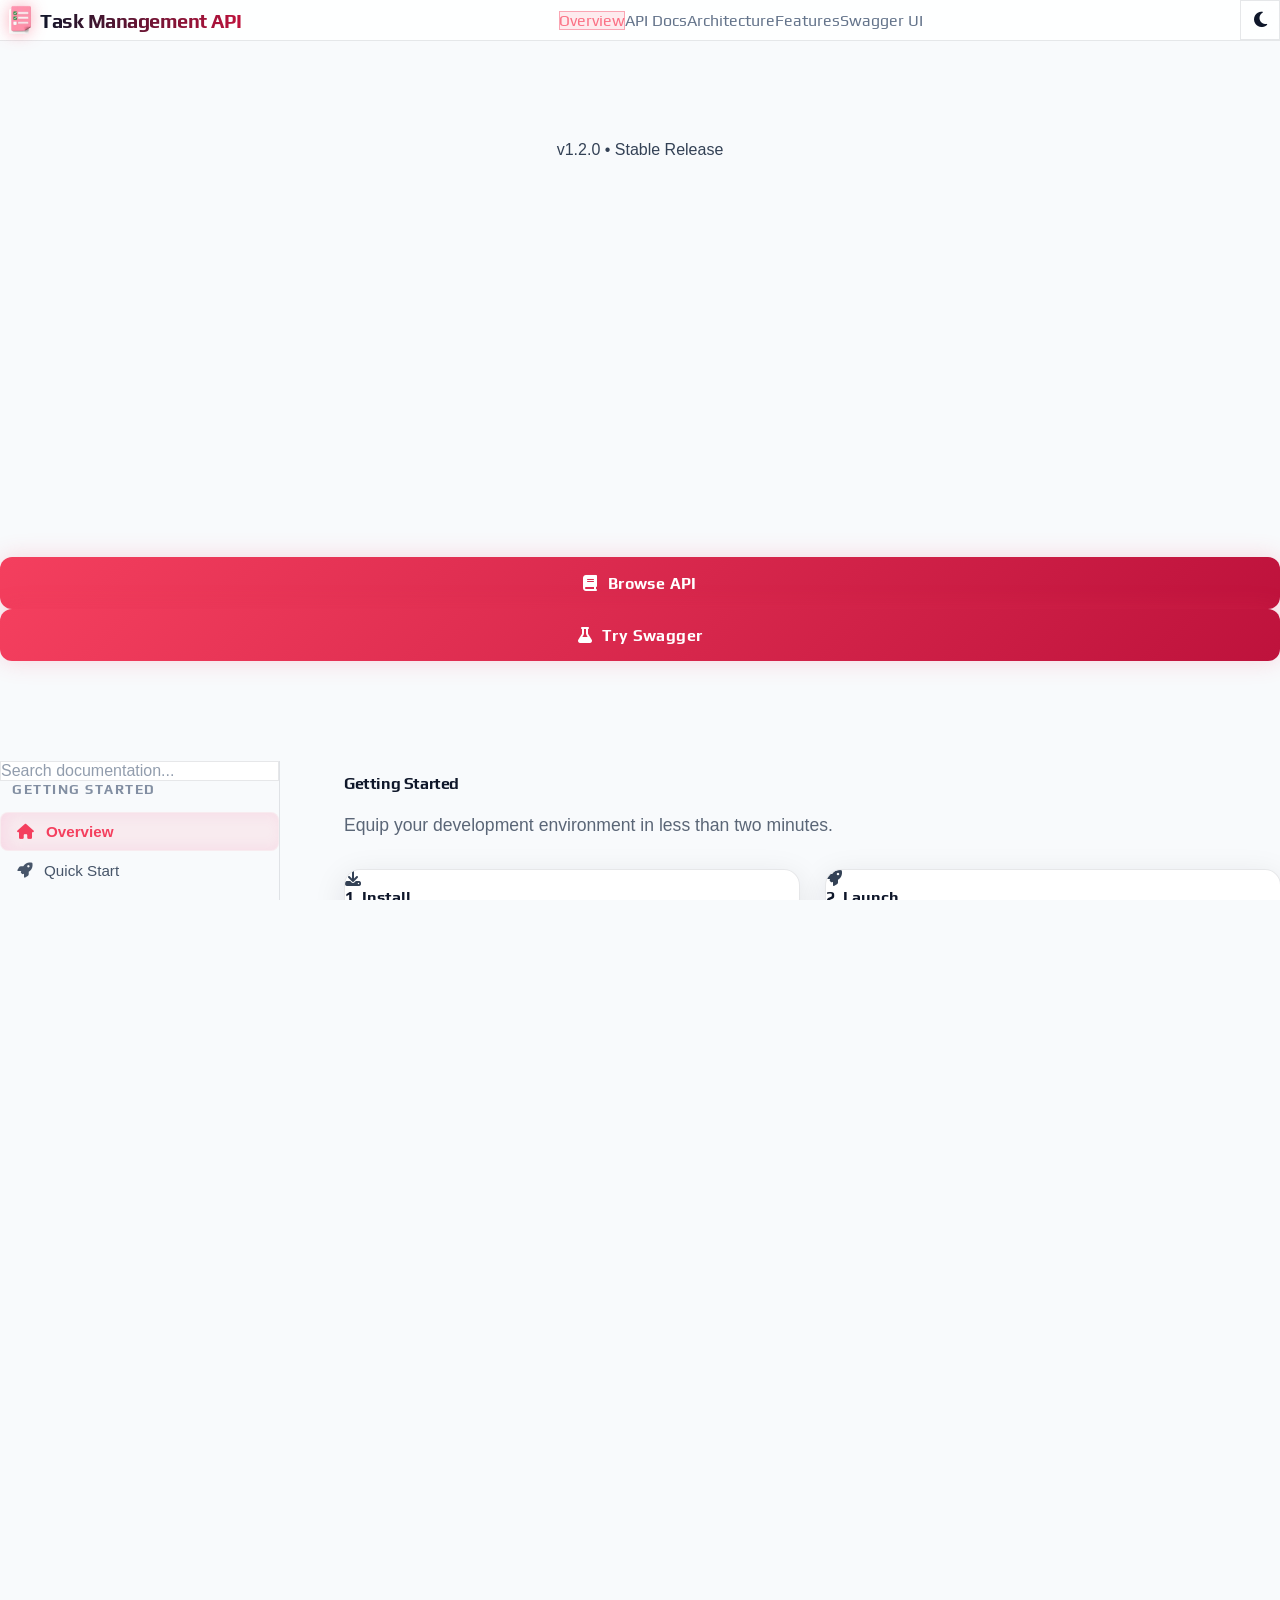
==== commit 695da8dc: "feat: add static documentation site to wwwroot with API guides and styling" ====
--- a/TaskManagementAPI/wwwroot/index.html
+++ b/TaskManagementAPI/wwwroot/index.html
@@ -23,25 +23,29 @@
                         <li><a href="api-docs.html">API Docs</a></li>
                         <li><a href="architecture.html">Architecture</a></li>
                         <li><a href="features.html">Features</a></li>
-                        <li><a href="http://localhost:5120/swagger" target="_blank">Swagger UI</a></li>
+                        <li><a href="/swagger" target="_blank">Swagger UI</a></li>
                     </ul>
                 </nav>
             </div>
         </header>
 
-        <main>
             <section class="hero-section">
-                <h1 class="hero-title">Task Management API</h1>
-                <p class="hero-subtitle">A modern, scalable REST API for managing projects, tasks, and team collaboration</p>
-                <div class="home-buttons">
-                    <a href="api-docs.html" class="home-btn">
-                        <i class="fas fa-code"></i> Explore API
-                    </a>
-                    <a href="http://localhost:5120/swagger" target="_blank" class="home-btn home-btn-secondary">
-                        <i class="fas fa-flask"></i> Try Swagger
-                    </a>
+                <div class="hero-content reveal-down">
+                    <div class="hero-badge fade-in delay-500">v1.2.0 • Stable Release</div>
+                    <h1 class="hero-title reveal-up delay-100">Task Management <span class="text-highlight">API Documentation</span></h1>
+                    <p class="hero-subtitle reveal-up delay-200">The high-performance, modular monolith engine for building scalable project management solutions. Integrate tasks, projects, and notifications with a single, unified API.</p>
+                    
+                    <div class="hero-buttons reveal-up delay-300">
+                        <a href="api-docs.html" class="home-btn primary-btn">
+                            <i class="fas fa-book"></i> Browse API
+                        </a>
+                        <a href="/swagger" target="_blank" class="home-btn secondary-btn">
+                            <i class="fas fa-flask"></i> Try Swagger
+                        </a>
+                    </div>
                 </div>
             </section>
+
 
             <section class="doc-layout">
                 <aside class="doc-sidebar">
@@ -80,6 +84,36 @@
                 </aside>
 
                 <div class="doc-content">
+                    <section id="getting-started" class="reveal-up delay-100">
+                        <h2>Getting Started</h2>
+                        <p class="subtitle">Equip your development environment in less than two minutes.</p>
+                        
+                        <div class="getting-started-grid">
+                            <div class="getting-started-card scale-in delay-200">
+                                <div class="card-icon"><i class="fas fa-download"></i></div>
+                                <h3>1. Install</h3>
+                                <p>Clone the repository and install the required .NET 9 SDK dependencies.</p>
+                                <code>git clone ...</code>
+                            </div>
+                            <div class="getting-started-card scale-in delay-300">
+                                <div class="card-icon"><i class="fas fa-rocket"></i></div>
+                                <h3>2. Launch</h3>
+                                <p>Initialize the application and auto-generate the database schema.</p>
+                                <code>dotnet run</code>
+                                <ul>
+                                    <li>Automated migrations</li>
+                                    <li>Seed data initialization</li>
+                                </ul>
+                            </div>
+                            <div class="getting-started-card scale-in delay-500">
+                                <div class="card-icon"><i class="fas fa-check-circle"></i></div>
+                                <h3>3. Verify</h3>
+                                <p>Access the Swagger UI to test your first endpoint.</p>
+                                <code>/swagger</code>
+                            </div>
+                        </div>
+                    </section>
+
                     <section id="overview">
                         <h2><i class="fas fa-home"></i> Overview</h2>
                         <p class="subtitle">Welcome to the Task Management API documentation. This comprehensive guide will help you integrate with our powerful REST API for project and task management.</p>
@@ -88,7 +122,7 @@
                             <div class="callout-title">
                                 <i class="fas fa-info-circle"></i> API Base URL
                             </div>
-                            <code>http://localhost:5120/api</code>
+                            <code id="baseUrl">/api</code>
                         </div>
 
                         <h3>What is the Task Management API?</h3>
@@ -202,7 +236,7 @@
                                 <h3><i class="fas fa-star"></i> Features</h3>
                                 <p>Learn about key features and capabilities</p>
                             </a>
-                            <a href="http://localhost:5120/swagger" target="_blank" class="doc-link">
+                            <a href="/swagger" target="_blank" class="doc-link">
                                 <h3><i class="fas fa-flask"></i> Swagger UI</h3>
                                 <p>Interactive API documentation and testing</p>
                             </a>
@@ -221,7 +255,7 @@
                     <p>
                         <a href="terms.html">Terms of Service</a> | 
                         <a href="license.html">License</a> | 
-                        <a href="http://localhost:5120/swagger" target="_blank">Swagger UI</a>
+                        <a href="/swagger" target="_blank">Swagger UI</a>
                     </p>
                 </div>
             </div>
--- a/TaskManagementAPI/wwwroot/css/styles.css
+++ b/TaskManagementAPI/wwwroot/css/styles.css
@@ -18,17 +18,18 @@
   --color-primary-dark: #be123c;
   --color-primary-light: #fb7185;
   --color-accent: #8b5cf6;
+  --color-accent-light: #a78bfa;
   
-  /* ========== COLORS - DARK THEME (Default) ========== */
+  /* ========== COLORS - DARK THEME (Premium) ========== */
   --color-bg-dark: #020617;
-  --color-bg-darker: #0f172a;
-  --color-bg-card: rgba(30, 41, 59, 0.7);
-  --color-bg-glass: rgba(15, 23, 42, 0.8);
+  --color-bg-darker: #0b0f1a;
+  --color-bg-card: rgba(15, 23, 42, 0.4);
+  --color-bg-glass: rgba(2, 6, 23, 0.7);
   --color-text-primary: #f8fafc;
   --color-text-secondary: #cbd5e1;
-  --color-text-muted: #94a3b8;
-  --color-border: rgba(255, 255, 255, 0.08);
-  --color-border-glow: rgba(244, 63, 94, 0.3);
+  --color-text-muted: #64748b;
+  --color-border: rgba(255, 255, 255, 0.05);
+  --color-border-glow: rgba(244, 63, 94, 0.4);
   
   /* ========== COLORS - SEMANTIC ========== */
   --color-success: #10b981;
@@ -37,57 +38,52 @@
   --color-info: #3b82f6;
 
   /* ========== SHADOWS ========== */
-  --shadow-primary: 0 0 20px rgba(244, 63, 94, 0.2);
-  --shadow-primary-strong: 0 0 40px rgba(244, 63, 94, 0.4);
-  --shadow-glass: 0 8px 32px 0 rgba(0, 0, 0, 0.8);
-  --shadow-xl: 0 20px 25px -5px rgb(0 0 0 / 0.1), 0 8px 10px -6px rgb(0 0 0 / 0.1);
+  --shadow-primary: 0 0 25px rgba(244, 63, 94, 0.2);
+  --shadow-primary-strong: 0 0 50px rgba(244, 63, 94, 0.4);
+  --shadow-glass: 0 8px 32px 0 rgba(0, 0, 0, 0.4);
+  --shadow-xl: 0 25px 50px -12px rgba(0, 0, 0, 0.5);
   
-  /* ========== SPACING ========== */
-  --spacing-xs: 0.25rem;
-  --spacing-sm: 0.5rem;
-  --spacing-md: 0.75rem;
-  --spacing-lg: 1rem;
-  --spacing-xl: 1.25rem;
-  --spacing-2xl: 1.5rem;
-  --spacing-3xl: 2rem;
-  --spacing-4xl: 3rem;
-  --spacing-5xl: 5rem;
+  /* ========== SPACING & RADIUS ========== */
+  --spacing-4xl: 4rem;
+  --radius-xl: 1rem;
+  --radius-2xl: 2rem;
   
-  /* ========== BORDER RADIUS ========== */
-  --radius-sm: 0.375rem;
-  --radius-md: 0.5rem;
-  --radius-lg: 0.75rem;
-  --radius-xl: 1rem;
-  --radius-2xl: 1.5rem;
-  --radius-full: 9999px;
-  
-  /* ========== COLORS - THEME AWARE (Variables to replace hardcoded values) ========== */
+  /* ========== THEME AWARE VARIABLES ========== */
   --color-nav-link: var(--color-text-secondary);
   --color-nav-link-hover: white;
-  --color-sidebar-title: rgba(255, 255, 255, 0.6);
+  --color-sidebar-title: rgba(255, 255, 255, 0.4);
   --color-sidebar-link: var(--color-text-muted);
   --color-sidebar-active: white;
-  --color-sidebar-active-bg: linear-gradient(90deg, rgba(236, 72, 153, 0.15) 0%, transparent 100%);
-  --color-input-bg: rgba(15, 23, 42, 0.6);
-  --color-input-focus-bg: rgba(15, 23, 42, 0.8);
-  --color-card-border: rgba(255, 255, 255, 0.08);
-  --color-code-bg: var(--color-bg-darker);
+  --color-sidebar-active-bg: linear-gradient(90deg, rgba(244, 63, 94, 0.1) 0%, transparent 100%);
+  --color-input-bg: rgba(15, 23, 42, 0.4);
+  --color-input-focus-bg: rgba(15, 23, 42, 0.6);
+  --color-card-border: rgba(255, 255, 255, 0.05);
+  --color-code-bg: #0b0f1a;
   --color-code-text: var(--color-text-primary);
   --color-btn-text-on-dark: white;
   --color-primary-shadow: rgba(244, 63, 94, 0.3);
-  --color-callout-bg: rgba(236, 72, 153, 0.05);
-  --color-card-gradient: radial-gradient(circle at top right, rgba(244, 63, 94, 0.05), transparent 70%);
+  --color-callout-bg: rgba(244, 63, 94, 0.03);
+  --color-card-gradient: radial-gradient(circle at top right, rgba(244, 63, 94, 0.1), transparent 70%);
   --color-btn-gradient: linear-gradient(135deg, var(--color-primary) 0%, var(--color-primary-dark) 100%);
   --color-btn-hover-gradient: linear-gradient(135deg, var(--color-primary-light) 0%, var(--color-primary) 100%);
-  --color-sidebar-hover-bg: rgba(236, 72, 153, 0.05);
+  --color-sidebar-hover-bg: rgba(244, 63, 94, 0.05);
   --color-hero-gradient-start: #fff;
   --color-hero-gradient-end: rgba(255, 255, 255, 0.5);
   --color-brand-gradient-start: #fff;
   --color-brand-gradient-end: var(--color-primary-light);
-  --color-btn-secondary-bg: rgba(255, 255, 255, 0.05);
+  --color-btn-secondary-bg: rgba(255, 255, 255, 0.03);
   --color-btn-secondary-text: var(--color-text-primary);
-  --color-btn-secondary-border: rgba(255, 255, 255, 0.2);
-}
+  --color-btn-secondary-border: rgba(255, 255, 255, 0.1);
+
+  /* ========== ANIMATIONS ========== */
+  --transition-premium: cubic-bezier(0.22, 1, 0.36, 1);
+  --transition-soft: cubic-bezier(0.4, 0, 0.2, 1);
+  --duration-fast: 200ms;
+  --duration-normal: 400ms;
+  --duration-slow: 700ms;
+  --duration-slower: 1200ms;
+}
+
 
 /* ========== LIGHT THEME OVERRIDES ========== */
 [data-theme="light"] {
@@ -177,6 +173,7 @@
   padding: 0;
   width: 100%;
   height: 100%;
+  overflow-x: hidden;
   font-family: var(--font-family-fallback);
   background: var(--color-bg-dark);
   color: var(--color-text-secondary);
@@ -221,38 +218,96 @@
   height: 100%;
   z-index: -2;
   overflow: hidden;
-  background: radial-gradient(circle at 50% 50%, var(--color-bg-dark) 0%, var(--color-bg-darker) 100%);
+  background: radial-gradient(circle at 50% 50%, #030712 0%, #020617 100%);
   pointer-events: none;
 }
 
 .bg-atmosphere::after, .bg-atmosphere::before {
   content: '';
   position: absolute;
-  width: 600px;
-  height: 600px;
+  width: 80vw;
+  height: 80vw;
   border-radius: 50%;
-  background: radial-gradient(circle, rgba(236, 72, 153, 0.05) 0%, transparent 70%);
-  filter: blur(80px);
+  background: radial-gradient(circle, rgba(244, 63, 94, 0.08) 0%, transparent 70%);
+  filter: blur(100px);
   z-index: -1;
-  animation: floatGlow 20s infinite alternate ease-in-out;
+  animation: floatGlow 30s infinite alternate ease-in-out;
 }
 
 .bg-atmosphere::before {
-  top: -100px;
-  right: -100px;
+  top: -20%;
+  right: -10%;
   animation-delay: -5s;
 }
 
 .bg-atmosphere::after {
-  bottom: -150px;
-  left: -150px;
-  animation-duration: 25s;
+  bottom: -30%;
+  left: -20%;
+  background: radial-gradient(circle, rgba(139, 92, 246, 0.08) 0%, transparent 70%);
+  animation-duration: 40s;
 }
 
 @keyframes floatGlow {
-  0% { transform: translate(0, 0) scale(1); }
-  100% { transform: translate(-100px, 100px) scale(1.2); }
-}
+  0% { transform: translate(0, 0) scale(1); opacity: 0.5; }
+  50% { transform: translate(-10%, 10%) scale(1.1); opacity: 0.8; }
+  100% { transform: translate(5%, -5%) scale(0.9); opacity: 0.5; }
+}
+
+/* ============================================CENTRALIZED ANIMATION REPOSITORY============================================ */
+
+/* --- Keyframes --- */
+@keyframes revealUp {
+  from { opacity: 0; transform: translateY(30px); }
+  to { opacity: 1; transform: translateY(0); }
+}
+
+@keyframes revealDown {
+  from { opacity: 0; transform: translateY(-20px); }
+  to { opacity: 1; transform: translateY(0); }
+}
+
+@keyframes fadeIn {
+  from { opacity: 0; }
+  to { opacity: 1; }
+}
+
+@keyframes scaleIn {
+  from { opacity: 0; transform: scale(0.95); }
+  to { opacity: 1; transform: scale(1); }
+}
+
+@keyframes shimmer {
+  0% { background-position: -200% 0; }
+  100% { background-position: 200% 0; }
+}
+
+/* --- Animation Utilities --- */
+.reveal-up {
+  opacity: 0;
+  animation: revealUp var(--duration-slow) var(--transition-premium) forwards;
+}
+
+.reveal-down {
+  opacity: 0;
+  animation: revealDown var(--duration-slow) var(--transition-premium) forwards;
+}
+
+.fade-in {
+  opacity: 0;
+  animation: fadeIn var(--duration-normal) var(--transition-soft) forwards;
+}
+
+.scale-in {
+  opacity: 0;
+  animation: scaleIn var(--duration-normal) var(--transition-premium) forwards;
+}
+
+/* --- Delays --- */
+.delay-100 { animation-delay: 100ms; }
+.delay-200 { animation-delay: 200ms; }
+.delay-300 { animation-delay: 300ms; }
+.delay-500 { animation-delay: 500ms; }
+
 
 .container {
   display: flex;
@@ -755,13 +810,14 @@
   padding: var(--spacing-3xl);
   border-radius: var(--radius-xl);
   border: 1px solid var(--color-border);
-  transition: all var(--transition-normal);
-  box-shadow: var(--shadow-xl);
+  transition: all 0.4s cubic-bezier(0.175, 0.885, 0.32, 1.275);
+  box-shadow: var(--shadow-glass);
   position: relative;
   overflow: hidden;
-  backdrop-filter: blur(8px);
-  -webkit-backdrop-filter: blur(8px);
-}
+  backdrop-filter: blur(20px);
+  -webkit-backdrop-filter: blur(20px);
+}
+
 
 .getting-started-card::before {
   content: '';
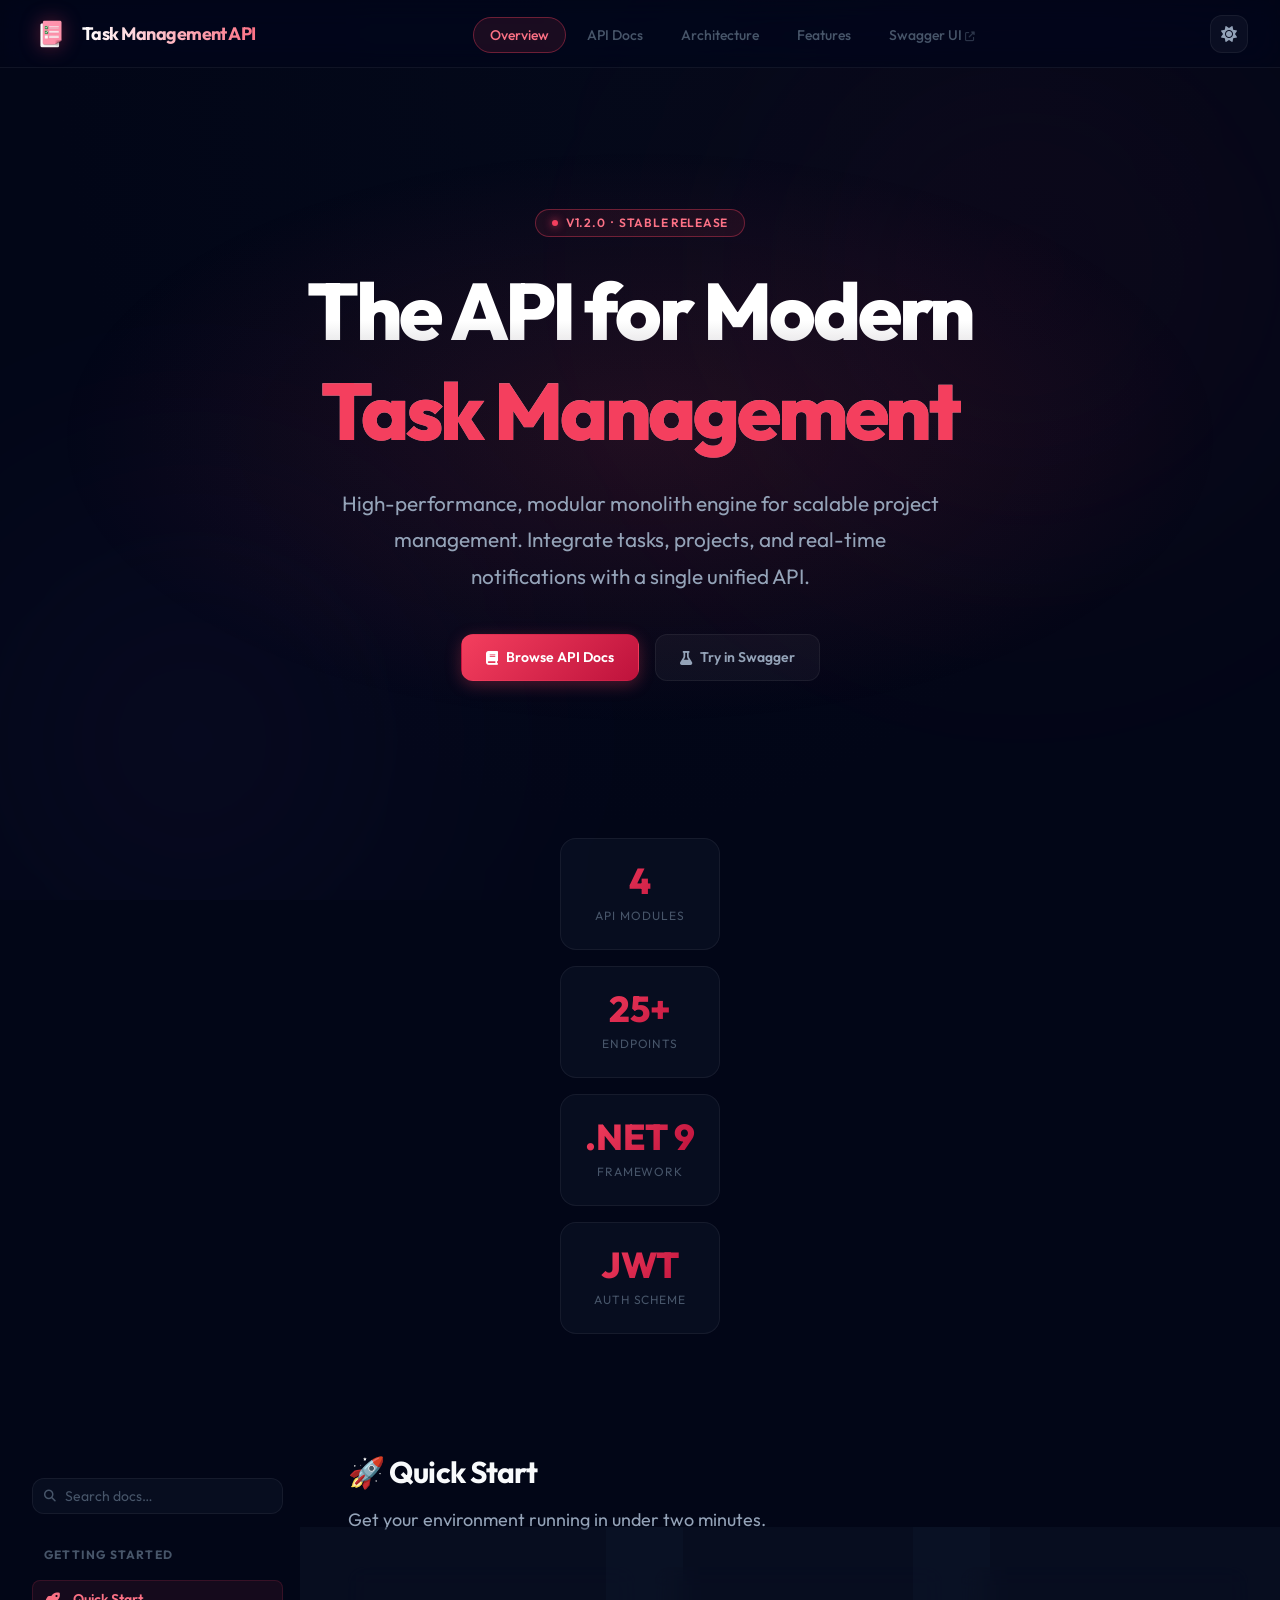
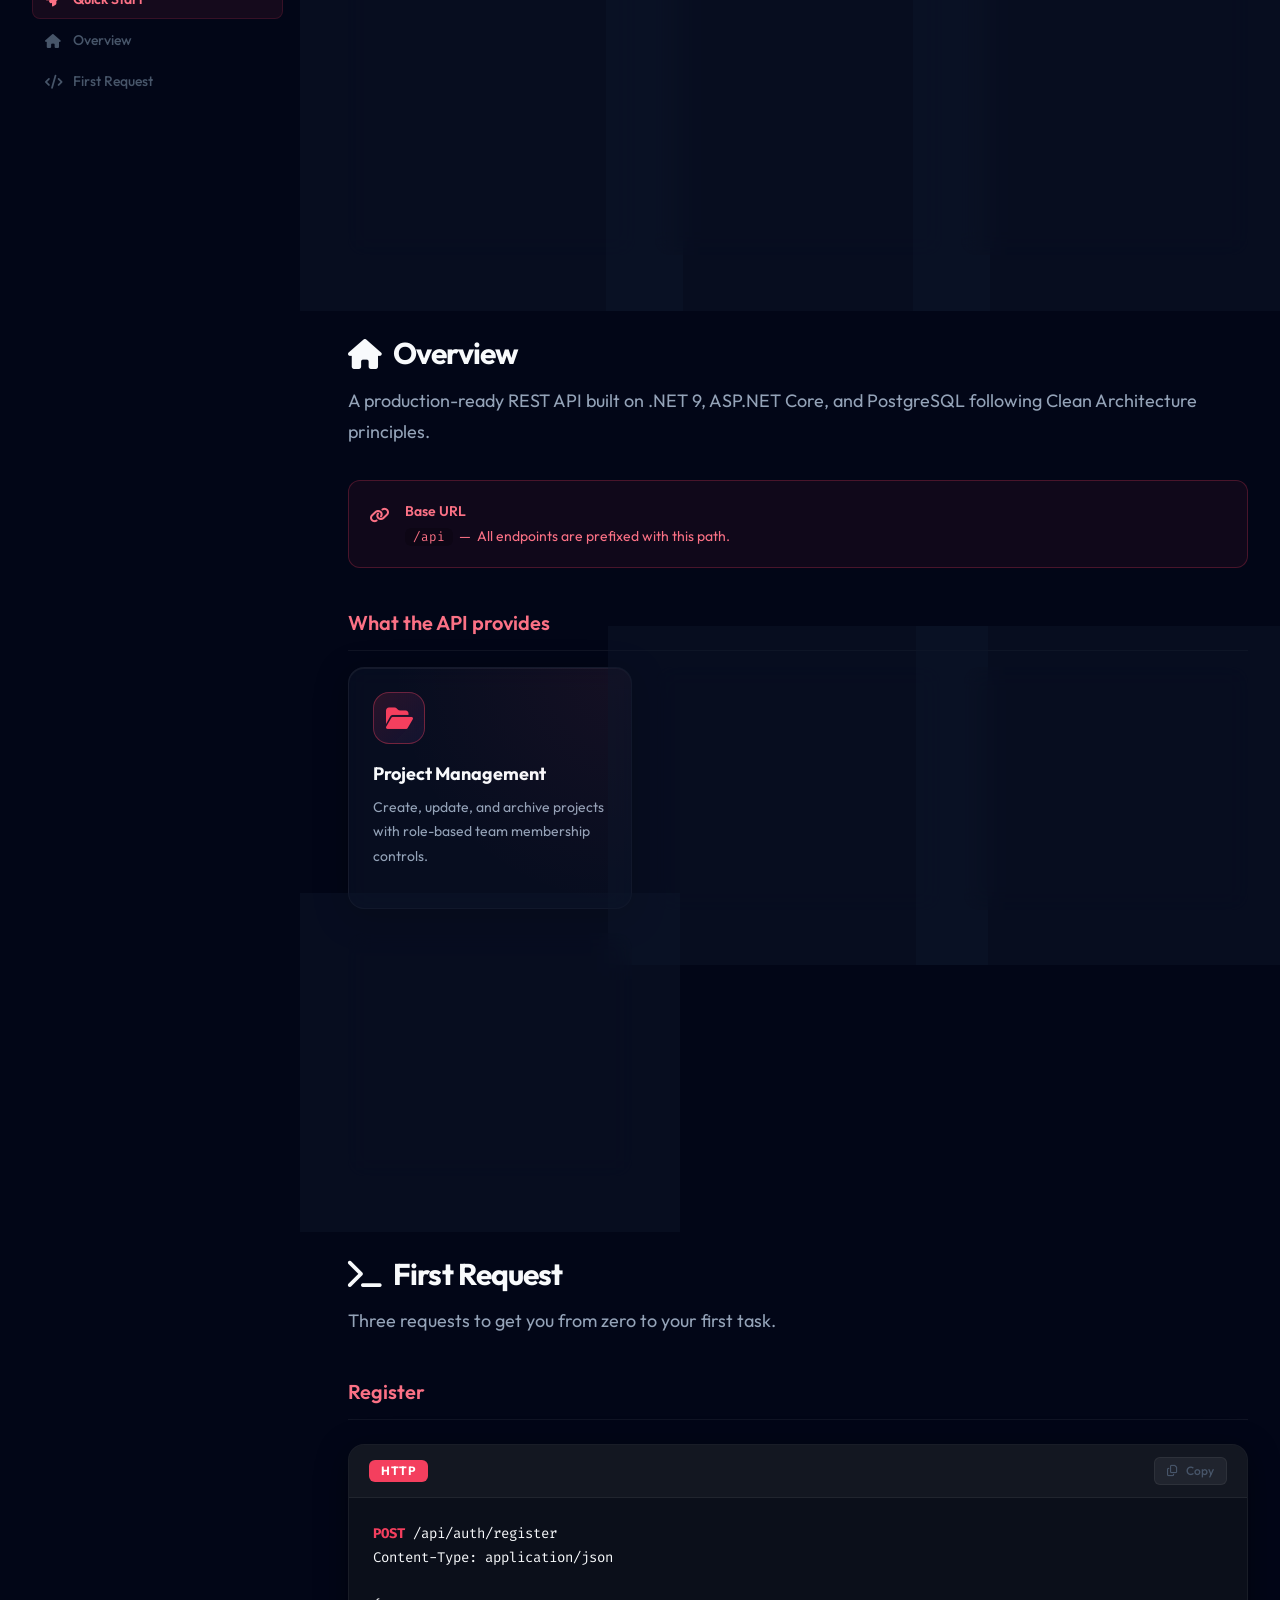
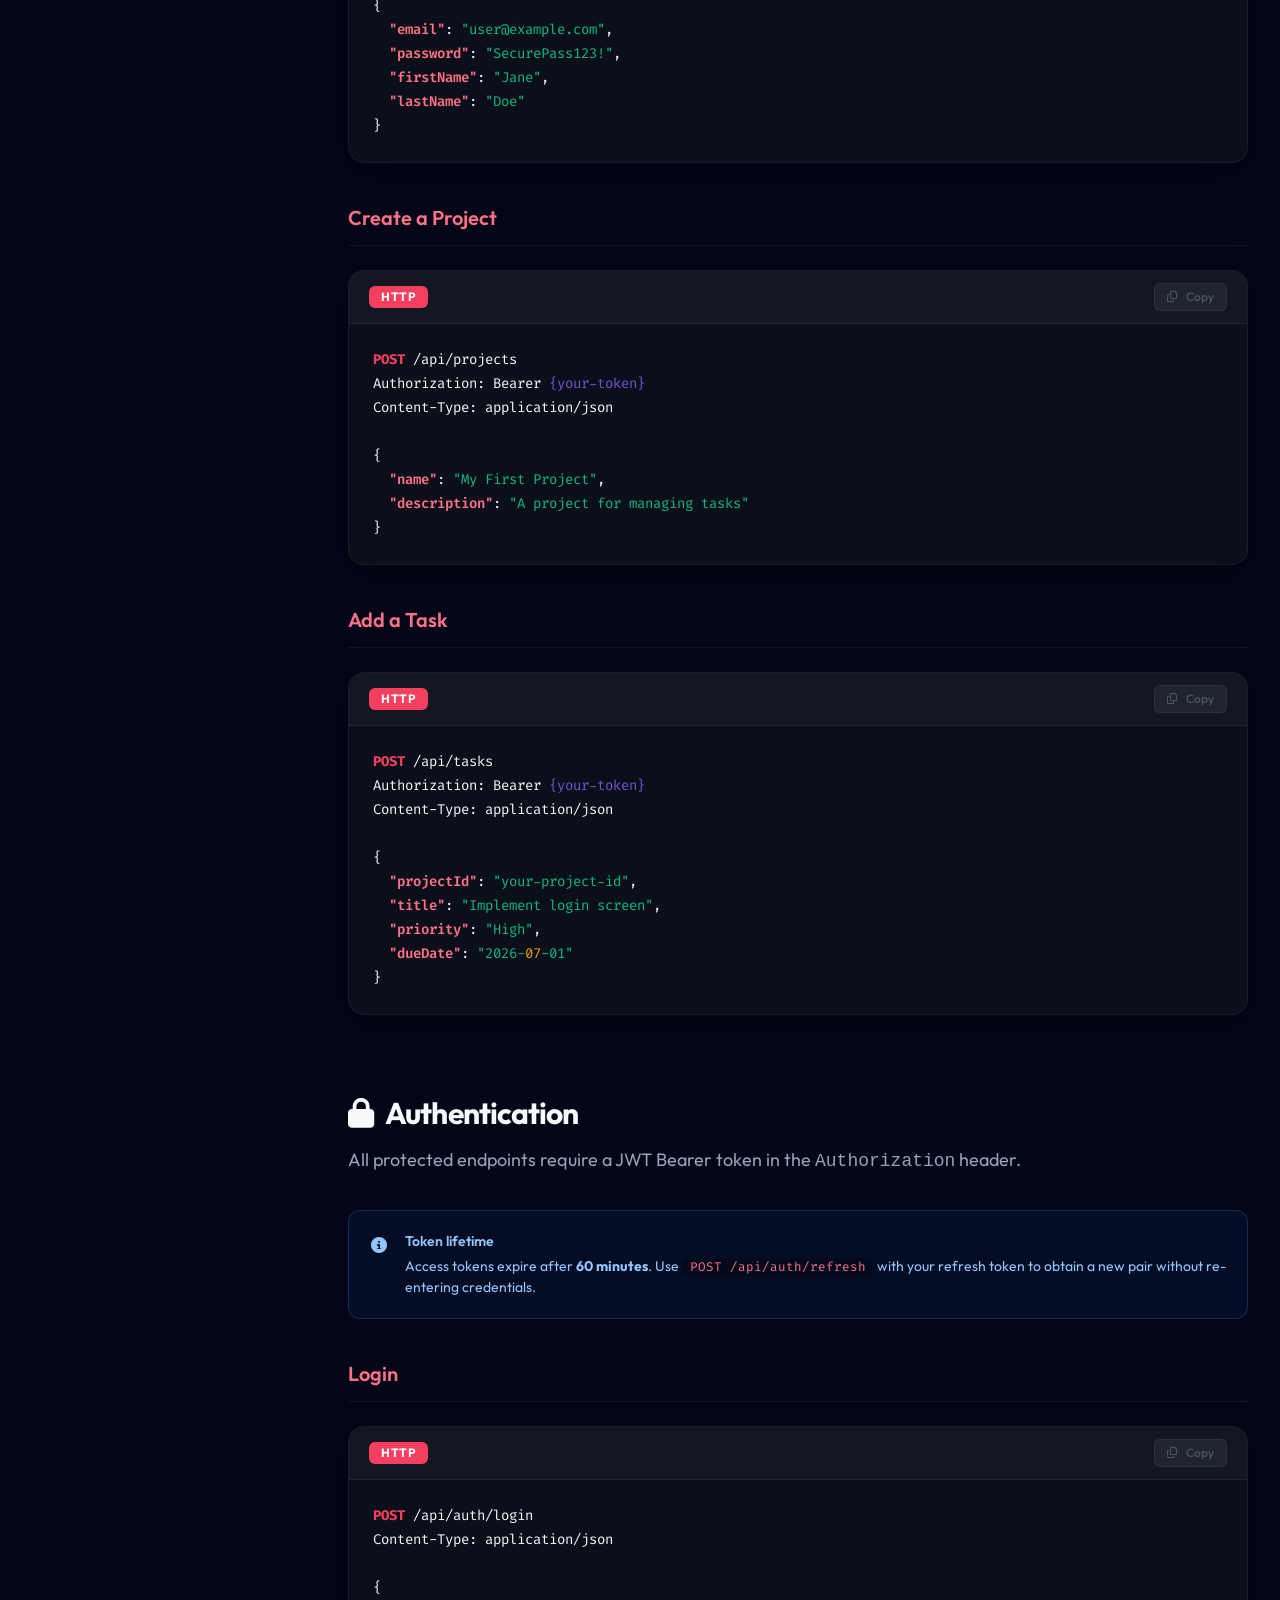
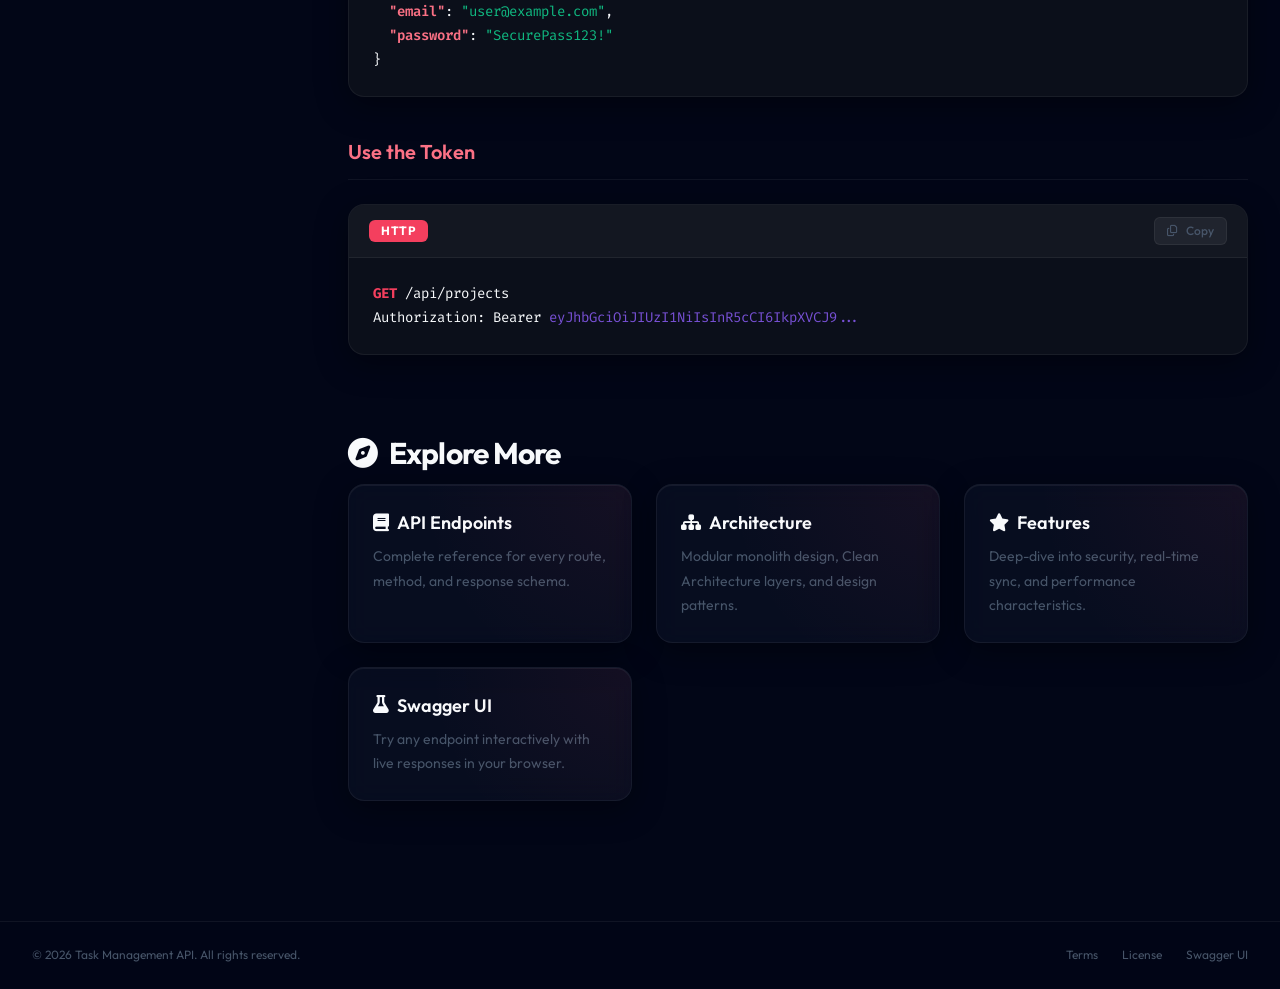
==== commit b3725c29: "Update website pages and styling with new loader and theme Refactor CSS and HTML across multiple pag" ====
--- a/TaskManagementAPI/wwwroot/index.html
+++ b/TaskManagementAPI/wwwroot/index.html
@@ -1,270 +1,359 @@
 <!DOCTYPE html>
-<html lang="en">
+<html lang="en" data-theme="dark">
 <head>
-    <meta charset="UTF-8">
-    <meta name="viewport" content="width=device-width, initial-scale=1.0">
-    <title>Task Management API - Documentation</title>
-    <link rel="icon" type="image/png" href="images/logo.png">
-    <link rel="stylesheet" href="css/styles.css">
-    <link rel="stylesheet" href="https://cdnjs.cloudflare.com/ajax/libs/font-awesome/6.4.0/css/all.min.css">
+  <meta charset="UTF-8">
+  <meta name="viewport" content="width=device-width, initial-scale=1.0">
+  <title>Task Management API — Documentation</title>
+  <meta name="description" content="High-performance modular monolith API for project & task management. Built with .NET 9, PostgreSQL, and SignalR.">
+  <link rel="icon" type="image/png" href="images/logo.png">
+  <link rel="preconnect" href="https://fonts.googleapis.com">
+  <link rel="preconnect" href="https://fonts.gstatic.com" crossorigin>
+  <link rel="stylesheet" href="https://cdnjs.cloudflare.com/ajax/libs/font-awesome/6.4.0/css/all.min.css">
+  <link rel="stylesheet" href="css/styles.css">
 </head>
 <body>
-    <div class="bg-atmosphere"></div>
-    <div class="container">
-        <header>
-            <div class="header-container">
-                <a href="index.html" class="logo-section">
-                    <img src="images/logo.png" alt="Task Management API Logo" class="logo-image">
-                    <span class="brand-name">Task Management API</span>
-                </a>
-                <nav class="navbar">
-                    <ul>
-                        <li><a href="index.html" class="active">Overview</a></li>
-                        <li><a href="api-docs.html">API Docs</a></li>
-                        <li><a href="architecture.html">Architecture</a></li>
-                        <li><a href="features.html">Features</a></li>
-                        <li><a href="/swagger" target="_blank">Swagger UI</a></li>
-                    </ul>
-                </nav>
-            </div>
-        </header>
-
-            <section class="hero-section">
-                <div class="hero-content reveal-down">
-                    <div class="hero-badge fade-in delay-500">v1.2.0 • Stable Release</div>
-                    <h1 class="hero-title reveal-up delay-100">Task Management <span class="text-highlight">API Documentation</span></h1>
-                    <p class="hero-subtitle reveal-up delay-200">The high-performance, modular monolith engine for building scalable project management solutions. Integrate tasks, projects, and notifications with a single, unified API.</p>
-                    
-                    <div class="hero-buttons reveal-up delay-300">
-                        <a href="api-docs.html" class="home-btn primary-btn">
-                            <i class="fas fa-book"></i> Browse API
-                        </a>
-                        <a href="/swagger" target="_blank" class="home-btn secondary-btn">
-                            <i class="fas fa-flask"></i> Try Swagger
-                        </a>
-                    </div>
-                </div>
-            </section>
-
-
-            <section class="doc-layout">
-                <aside class="doc-sidebar">
-                    <div class="search-box">
-                        <input type="text" placeholder="Search documentation...">
-                    </div>
-                    <div class="sidebar-nav">
-                        <div class="sidebar-title">Getting Started</div>
-                        <a href="#overview" class="sidebar-link active">
-                            <i class="fas fa-home"></i> Overview
-                        </a>
-                        <a href="#quick-start" class="sidebar-link">
-                            <i class="fas fa-rocket"></i> Quick Start
-                        </a>
-                        <a href="#authentication" class="sidebar-link">
-                            <i class="fas fa-lock"></i> Authentication
-                        </a>
-                        <div class="sidebar-title" style="margin-top: 30px;">Documentation</div>
-                        <a href="api-docs.html" class="sidebar-link">
-                            <i class="fas fa-code"></i> API Endpoints
-                        </a>
-                        <a href="architecture.html" class="sidebar-link">
-                            <i class="fas fa-sitemap"></i> Architecture
-                        </a>
-                        <a href="features.html" class="sidebar-link">
-                            <i class="fas fa-star"></i> Features
-                        </a>
-                        <div class="sidebar-title" style="margin-top: 30px;">Legal</div>
-                        <a href="terms.html" class="sidebar-link">
-                            <i class="fas fa-file-contract"></i> Terms of Service
-                        </a>
-                        <a href="license.html" class="sidebar-link">
-                            <i class="fas fa-certificate"></i> License
-                        </a>
-                    </div>
-                </aside>
-
-                <div class="doc-content">
-                    <section id="getting-started" class="reveal-up delay-100">
-                        <h2>Getting Started</h2>
-                        <p class="subtitle">Equip your development environment in less than two minutes.</p>
-                        
-                        <div class="getting-started-grid">
-                            <div class="getting-started-card scale-in delay-200">
-                                <div class="card-icon"><i class="fas fa-download"></i></div>
-                                <h3>1. Install</h3>
-                                <p>Clone the repository and install the required .NET 9 SDK dependencies.</p>
-                                <code>git clone ...</code>
-                            </div>
-                            <div class="getting-started-card scale-in delay-300">
-                                <div class="card-icon"><i class="fas fa-rocket"></i></div>
-                                <h3>2. Launch</h3>
-                                <p>Initialize the application and auto-generate the database schema.</p>
-                                <code>dotnet run</code>
-                                <ul>
-                                    <li>Automated migrations</li>
-                                    <li>Seed data initialization</li>
-                                </ul>
-                            </div>
-                            <div class="getting-started-card scale-in delay-500">
-                                <div class="card-icon"><i class="fas fa-check-circle"></i></div>
-                                <h3>3. Verify</h3>
-                                <p>Access the Swagger UI to test your first endpoint.</p>
-                                <code>/swagger</code>
-                            </div>
-                        </div>
-                    </section>
-
-                    <section id="overview">
-                        <h2><i class="fas fa-home"></i> Overview</h2>
-                        <p class="subtitle">Welcome to the Task Management API documentation. This comprehensive guide will help you integrate with our powerful REST API for project and task management.</p>
-                        
-                        <div class="callout">
-                            <div class="callout-title">
-                                <i class="fas fa-info-circle"></i> API Base URL
-                            </div>
-                            <code id="baseUrl">/api</code>
-                        </div>
-
-                        <h3>What is the Task Management API?</h3>
-                        <p>The Task Management API is a modern, production-ready REST API built with .NET 8 and ASP.NET Core following clean architecture principles. It provides comprehensive endpoints for managing projects, tasks, team members, real-time notifications, and user authentication.</p>
-
-                        <h3>Key Features</h3>
-                        <ul>
-                            <li><strong>Project Management:</strong> Create, update, and manage projects with team members</li>
-                            <li><strong>Task Management:</strong> Organize tasks with priorities, dependencies, and time tracking</li>
-                            <li><strong>Real-time Updates:</strong> SignalR integration for live notifications and updates</li>
-                            <li><strong>JWT Authentication:</strong> Secure token-based authentication and authorization</li>
-                            <li><strong>Role-based Access:</strong> Fine-grained permission control with multiple roles</li>
-                            <li><strong>Soft Delete:</strong> Safe data deletion with restoration capabilities</li>
-                            <li><strong>Audit Logging:</strong> Complete audit trail for compliance and tracking</li>
-                            <li><strong>Caching:</strong> Redis-backed caching for optimal performance</li>
-                            <li><strong>Logging:</strong> Comprehensive structured logging with Serilog</li>
-                            <li><strong>Performance Monitoring:</strong> Real-time performance metrics</li>
-                            <li><strong>Error Handling:</strong> Consistent error responses with detailed messages</li>
-                            <li><strong>Pagination:</strong> Efficient data retrieval with pagination support</li>
-                            <li><strong>Docker Support:</strong> Ready for containerized deployment</li>
-                        </ul>
-                    </section>
-
-                    <section id="quick-start">
-                        <h2><i class="fas fa-rocket"></i> Quick Start</h2>
-                        <p>Get up and running with the Task Management API in minutes.</p>
-
-                        <h3>1. Authentication</h3>
-                        <p>First, register a new user or login to get your JWT token:</p>
-                        <div class="docbox docbox-http">
-                            <pre><code>POST /api/auth/register
+
+  <!-- PAGE LOADER -->
+  <div id="page-loader" role="status" aria-label="Loading">
+    <div class="loader-logo-wrap">
+      <img src="images/logo.png" alt="" class="loader-logo">
+      <div class="loader-logo-shimmer"></div>
+    </div>
+    <div class="loader-bar-wrap"><div class="loader-bar"></div></div>
+    <span class="loader-text">Loading</span>
+  </div>
+
+  <!-- AMBIENT BACKGROUND -->
+  <div class="bg-atmosphere" aria-hidden="true"></div>
+
+  <!-- MOBILE NAV BACKDROP -->
+  <div class="nav-backdrop" aria-hidden="true"></div>
+
+  <div class="site-wrap">
+
+    <!-- HEADER -->
+    <header class="site-header">
+      <div class="header-inner">
+        <a href="index.html" class="logo-link">
+          <img src="images/logo.png" alt="Task Management API" class="logo-img">
+          <span class="logo-name">Task Management API</span>
+        </a>
+
+        <nav class="site-nav" aria-label="Main navigation">
+          <ul>
+            <li><a href="index.html" class="active">Overview</a></li>
+            <li><a href="api-docs.html">API Docs</a></li>
+            <li><a href="architecture.html">Architecture</a></li>
+            <li><a href="features.html">Features</a></li>
+            <li><a href="/swagger" target="_blank" rel="noopener">Swagger UI <i class="fas fa-external-link-alt" style="font-size:0.7em;opacity:.6;"></i></a></li>
+          </ul>
+        </nav>
+
+        <div class="header-actions">
+          <button class="theme-toggle" data-theme-toggle aria-label="Switch theme">
+            <i class="fas fa-sun" aria-hidden="true"></i>
+          </button>
+          <button class="hamburger" aria-label="Open menu" aria-expanded="false">
+            <span></span><span></span><span></span>
+          </button>
+        </div>
+      </div>
+    </header>
+
+    <!-- HERO -->
+    <section class="hero">
+      <div class="hero-badge anim-fade-up">
+        v1.2.0 &nbsp;·&nbsp; Stable Release
+      </div>
+      <h1 class="hero-title anim-fade-up delay-100">
+        The API for Modern<br><span class="hero-highlight">Task Management</span>
+      </h1>
+      <p class="hero-sub anim-fade-up delay-200">
+        High-performance, modular monolith engine for scalable project management.
+        Integrate tasks, projects, and real-time notifications with a single unified API.
+      </p>
+      <div class="hero-actions anim-fade-up delay-300">
+        <a href="api-docs.html" class="btn btn-primary">
+          <i class="fas fa-book" aria-hidden="true"></i> Browse API Docs
+        </a>
+        <a href="/swagger" target="_blank" rel="noopener" class="btn btn-ghost">
+          <i class="fas fa-flask" aria-hidden="true"></i> Try in Swagger
+        </a>
+      </div>
+    </section>
+
+    <!-- STATS BAR -->
+    <div style="max-width:1400px;margin:0 auto;padding:0 2rem 3rem;">
+      <div class="stat-grid reveal">
+        <div class="stat-card">
+          <div class="stat-value">4</div>
+          <div class="stat-label">API Modules</div>
+        </div>
+        <div class="stat-card">
+          <div class="stat-value">25+</div>
+          <div class="stat-label">Endpoints</div>
+        </div>
+        <div class="stat-card">
+          <div class="stat-value">.NET 9</div>
+          <div class="stat-label">Framework</div>
+        </div>
+        <div class="stat-card">
+          <div class="stat-value">JWT</div>
+          <div class="stat-label">Auth Scheme</div>
+        </div>
+      </div>
+    </div>
+
+    <!-- MAIN DOC CONTENT -->
+    <main class="page-main">
+      <div class="doc-layout">
+
+        <!-- SIDEBAR -->
+        <aside class="doc-sidebar">
+          <div class="search-box">
+            <input type="text" id="searchInput" placeholder="Search docs…" autocomplete="off" aria-label="Search documentation">
+          </div>
+          <nav aria-label="Documentation sections">
+            <div class="sidebar-section-title">Getting Started</div>
+            <a href="#getting-started" class="sidebar-link active">
+              <i class="fas fa-rocket" aria-hidden="true"></i> Quick Start
+            </a>
+            <a href="#overview" class="sidebar-link">
+              <i class="fas fa-home" aria-hidden="true"></i> Overview
+            </a>
+            <a href="#quick-start" class="sidebar-link">
+              <i class="fas fa-code" aria-hidden="true"></i> First Request
+            </a>
+            <a href="#authentication" class="sidebar-link">
+              <i class="fas fa-lock" aria-hidden="true"></i> Authentication
+            </a>
+
+            <div class="sidebar-section-title">Documentation</div>
+            <a href="api-docs.html" class="sidebar-link">
+              <i class="fas fa-book" aria-hidden="true"></i> API Endpoints
+            </a>
+            <a href="architecture.html" class="sidebar-link">
+              <i class="fas fa-sitemap" aria-hidden="true"></i> Architecture
+            </a>
+            <a href="features.html" class="sidebar-link">
+              <i class="fas fa-star" aria-hidden="true"></i> Features
+            </a>
+
+            <div class="sidebar-section-title">Legal</div>
+            <a href="terms.html" class="sidebar-link">
+              <i class="fas fa-file-contract" aria-hidden="true"></i> Terms of Service
+            </a>
+            <a href="license.html" class="sidebar-link">
+              <i class="fas fa-certificate" aria-hidden="true"></i> License
+            </a>
+          </nav>
+        </aside>
+
+        <!-- CONTENT -->
+        <div class="doc-content">
+
+          <!-- Quick Start -->
+          <section id="getting-started">
+            <h2>🚀 Quick Start</h2>
+            <p class="section-lead">Get your environment running in under two minutes.</p>
+
+            <div class="grid-auto-3" style="margin-bottom:2rem;">
+              <div class="card step-card reveal">
+                <div class="step-icon"><i class="fas fa-download" aria-hidden="true"></i></div>
+                <h3>1. Clone</h3>
+                <p>Clone the repository and ensure you have the .NET 9 SDK installed.</p>
+                <code>git clone &lt;repo-url&gt;</code>
+              </div>
+              <div class="card step-card reveal" style="transition-delay:100ms;">
+                <div class="step-icon"><i class="fas fa-play" aria-hidden="true"></i></div>
+                <h3>2. Run</h3>
+                <p>Start the app — EF Core will auto-apply migrations on first launch.</p>
+                <code>dotnet run</code>
+              </div>
+              <div class="card step-card reveal" style="transition-delay:200ms;">
+                <div class="step-icon"><i class="fas fa-check-circle" aria-hidden="true"></i></div>
+                <h3>3. Explore</h3>
+                <p>Open the interactive Swagger UI to call your first endpoint.</p>
+                <code>/swagger</code>
+              </div>
+            </div>
+          </section>
+
+          <!-- Overview -->
+          <section id="overview">
+            <h2><i class="fas fa-home" aria-hidden="true"></i> Overview</h2>
+            <p class="section-lead">A production-ready REST API built on .NET 9, ASP.NET Core, and PostgreSQL following Clean Architecture principles.</p>
+
+            <div class="callout callout-tip reveal">
+              <div class="callout-icon"><i class="fas fa-link" aria-hidden="true"></i></div>
+              <div>
+                <div class="callout-title">Base URL</div>
+                <div class="callout-body"><code>/api</code> &nbsp;—&nbsp; All endpoints are prefixed with this path.</div>
+              </div>
+            </div>
+
+            <h3>What the API provides</h3>
+            <div class="grid-auto-2 reveal" style="margin:1rem 0 2rem;">
+              <div class="card feature-card">
+                <div class="feature-icon"><i class="fas fa-folder-open" aria-hidden="true"></i></div>
+                <h4>Project Management</h4>
+                <p>Create, update, and archive projects with role-based team membership controls.</p>
+              </div>
+              <div class="card feature-card">
+                <div class="feature-icon"><i class="fas fa-tasks" aria-hidden="true"></i></div>
+                <h4>Task Tracking</h4>
+                <p>Granular task lifecycle — priorities, assignees, deadlines, and dependency chains.</p>
+              </div>
+              <div class="card feature-card">
+                <div class="feature-icon"><i class="fas fa-bolt" aria-hidden="true"></i></div>
+                <h4>Real-time Sync</h4>
+                <p>SignalR hub pushes live updates to connected clients without polling.</p>
+              </div>
+              <div class="card feature-card">
+                <div class="feature-icon"><i class="fas fa-shield-alt" aria-hidden="true"></i></div>
+                <h4>JWT Auth & RBAC</h4>
+                <p>Secure Bearer token auth with Admin / Manager / Member role hierarchy.</p>
+              </div>
+            </div>
+          </section>
+
+          <!-- First request -->
+          <section id="quick-start">
+            <h2><i class="fas fa-terminal" aria-hidden="true"></i> First Request</h2>
+            <p class="section-lead">Three requests to get you from zero to your first task.</p>
+
+            <h3>Register</h3>
+            <div class="code-block reveal">
+              <div class="code-block-header">
+                <span class="code-lang-badge">HTTP</span>
+                <button class="copy-btn"><i class="far fa-copy"></i> Copy</button>
+              </div>
+              <pre><code>POST /api/auth/register
 Content-Type: application/json
 
 {
   "email": "user@example.com",
   "password": "SecurePass123!",
-  "firstName": "John",
+  "firstName": "Jane",
   "lastName": "Doe"
 }</code></pre>
-                        </div>
-
-                        <h3>2. Create a Project</h3>
-                        <p>Create your first project:</p>
-                        <div class="docbox docbox-http">
-                            <pre><code>POST /api/projects
-Authorization: Bearer {token}
+            </div>
+
+            <h3>Create a Project</h3>
+            <div class="code-block reveal">
+              <div class="code-block-header">
+                <span class="code-lang-badge">HTTP</span>
+                <button class="copy-btn"><i class="far fa-copy"></i> Copy</button>
+              </div>
+              <pre><code>POST /api/projects
+Authorization: Bearer {your-token}
 Content-Type: application/json
 
 {
   "name": "My First Project",
   "description": "A project for managing tasks"
 }</code></pre>
-                        </div>
-
-                        <h3>3. Create a Task</h3>
-                        <p>Add tasks to your project:</p>
-                        <div class="docbox docbox-http">
-                            <pre><code>POST /api/tasks
-Authorization: Bearer {token}
+            </div>
+
+            <h3>Add a Task</h3>
+            <div class="code-block reveal">
+              <div class="code-block-header">
+                <span class="code-lang-badge">HTTP</span>
+                <button class="copy-btn"><i class="far fa-copy"></i> Copy</button>
+              </div>
+              <pre><code>POST /api/tasks
+Authorization: Bearer {your-token}
 Content-Type: application/json
 
 {
-  "projectId": "project-id",
-  "title": "Implement feature",
-  "description": "Build the new feature",
+  "projectId": "your-project-id",
+  "title": "Implement login screen",
   "priority": "High",
-  "dueDate": "2026-04-15"
+  "dueDate": "2026-07-01"
 }</code></pre>
-                        </div>
-                    </section>
-
-                    <section id="authentication">
-                        <h2><i class="fas fa-lock"></i> Authentication</h2>
-                        <p>The Task Management API uses JWT (JSON Web Tokens) for authentication. All requests to protected endpoints must include a valid JWT token in the Authorization header.</p>
-
-                        <h3>Getting a Token</h3>
-                        <p>Send your credentials to the login endpoint:</p>
-                        <div class="docbox docbox-http">
-                            <pre><code>POST /api/auth/login
+            </div>
+          </section>
+
+          <!-- Authentication -->
+          <section id="authentication">
+            <h2><i class="fas fa-lock" aria-hidden="true"></i> Authentication</h2>
+            <p class="section-lead">All protected endpoints require a JWT Bearer token in the <code>Authorization</code> header.</p>
+
+            <div class="callout callout-info reveal">
+              <div class="callout-icon"><i class="fas fa-info-circle" aria-hidden="true"></i></div>
+              <div>
+                <div class="callout-title">Token lifetime</div>
+                <div class="callout-body">Access tokens expire after <strong>60 minutes</strong>. Use <code>POST /api/auth/refresh</code> with your refresh token to obtain a new pair without re-entering credentials.</div>
+              </div>
+            </div>
+
+            <h3>Login</h3>
+            <div class="code-block reveal">
+              <div class="code-block-header">
+                <span class="code-lang-badge">HTTP</span>
+                <button class="copy-btn"><i class="far fa-copy"></i> Copy</button>
+              </div>
+              <pre><code>POST /api/auth/login
 Content-Type: application/json
 
 {
   "email": "user@example.com",
   "password": "SecurePass123!"
 }</code></pre>
-                        </div>
-
-                        <h3>Using the Token</h3>
-                        <p>Include the token in the Authorization header for all subsequent requests:</p>
-                        <div class="docbox docbox-http">
-                            <pre><code>GET /api/projects
+            </div>
+
+            <h3>Use the Token</h3>
+            <div class="code-block reveal">
+              <div class="code-block-header">
+                <span class="code-lang-badge">HTTP</span>
+                <button class="copy-btn"><i class="far fa-copy"></i> Copy</button>
+              </div>
+              <pre><code>GET /api/projects
 Authorization: Bearer eyJhbGciOiJIUzI1NiIsInR5cCI6IkpXVCJ9...</code></pre>
-                        </div>
-
-                        <h3>Token Expiration</h3>
-                        <p>Tokens expire after 1 hour. When a token expires, you'll receive a 401 Unauthorized response. Simply login again to get a new token.</p>
-                    </section>
-
-                    <section>
-                        <h2><i class="fas fa-link"></i> Quick Links</h2>
-                        <div class="doc-links">
-                            <a href="api-docs.html" class="doc-link">
-                                <h3><i class="fas fa-code"></i> API Endpoints</h3>
-                                <p>Explore all available endpoints with examples</p>
-                            </a>
-                            <a href="architecture.html" class="doc-link">
-                                <h3><i class="fas fa-sitemap"></i> Architecture</h3>
-                                <p>Understand the system design and structure</p>
-                            </a>
-                            <a href="features.html" class="doc-link">
-                                <h3><i class="fas fa-star"></i> Features</h3>
-                                <p>Learn about key features and capabilities</p>
-                            </a>
-                            <a href="/swagger" target="_blank" class="doc-link">
-                                <h3><i class="fas fa-flask"></i> Swagger UI</h3>
-                                <p>Interactive API documentation and testing</p>
-                            </a>
-                        </div>
-                    </section>
-                </div>
-            </section>
-        </main>
-
-        <footer>
-            <div class="footer-content">
-                <div class="footer-left">
-                    <p>&copy; <span class="current-year"></span> Task Management API. All rights reserved.</p>
-                </div>
-                <div class="footer-right">
-                    <p>
-                        <a href="terms.html">Terms of Service</a> | 
-                        <a href="license.html">License</a> | 
-                        <a href="/swagger" target="_blank">Swagger UI</a>
-                    </p>
-                </div>
-            </div>
-        </footer>
-    </div>
-
-    <script src="js/main.js"></script>
+            </div>
+          </section>
+
+          <!-- Quick links -->
+          <section>
+            <h2><i class="fas fa-compass" aria-hidden="true"></i> Explore More</h2>
+            <div class="grid-auto-2 reveal">
+              <a href="api-docs.html" class="card quick-link">
+                <h3><i class="fas fa-book" aria-hidden="true"></i> API Endpoints</h3>
+                <p>Complete reference for every route, method, and response schema.</p>
+              </a>
+              <a href="architecture.html" class="card quick-link">
+                <h3><i class="fas fa-sitemap" aria-hidden="true"></i> Architecture</h3>
+                <p>Modular monolith design, Clean Architecture layers, and design patterns.</p>
+              </a>
+              <a href="features.html" class="card quick-link">
+                <h3><i class="fas fa-star" aria-hidden="true"></i> Features</h3>
+                <p>Deep-dive into security, real-time sync, and performance characteristics.</p>
+              </a>
+              <a href="/swagger" target="_blank" rel="noopener" class="card quick-link">
+                <h3><i class="fas fa-flask" aria-hidden="true"></i> Swagger UI</h3>
+                <p>Try any endpoint interactively with live responses in your browser.</p>
+              </a>
+            </div>
+          </section>
+
+        </div><!-- /doc-content -->
+      </div><!-- /doc-layout -->
+    </main>
+
+    <!-- FOOTER -->
+    <footer class="site-footer">
+      <div class="footer-inner">
+        <p class="footer-copy">&copy; <span class="current-year"></span> Task Management API. All rights reserved.</p>
+        <nav class="footer-links" aria-label="Footer links">
+          <a href="terms.html">Terms</a>
+          <a href="license.html">License</a>
+          <a href="/swagger" target="_blank" rel="noopener">Swagger UI</a>
+        </nav>
+      </div>
+    </footer>
+
+  </div><!-- /site-wrap -->
+
+  <script src="js/main.js"></script>
 </body>
 </html>
-
-
-
--- a/TaskManagementAPI/wwwroot/css/styles.css
+++ b/TaskManagementAPI/wwwroot/css/styles.css
@@ -1,1767 +1,1460 @@
-/* ============================================GOOGLE FONTS============================================ */
-@import url('https://fonts.googleapis.com/css2?family=Play:wght@400;700&display=swap');
-
-/* ============================================DESIGN SYSTEM - CENTRALIZED============================================ */
+/* ==========================================================================
+   TASK MANAGEMENT API — DESIGN SYSTEM
+   Single source of truth for all styles.
+   ========================================================================== */
+
+/* --------------------------------------------------------------------------
+   1. FONT IMPORT
+   -------------------------------------------------------------------------- */
+@import url('https://fonts.googleapis.com/css2?family=Outfit:wght@300;400;500;600;700;800&family=Fira+Code:wght@400;500&display=swap');
+
+/* --------------------------------------------------------------------------
+   2. DESIGN TOKENS (CSS CUSTOM PROPERTIES)
+   -------------------------------------------------------------------------- */
 :root {
-  /* ========== TYPOGRAPHY ========== */
-  --font-family-primary: "Outfit", "Play", sans-serif;
-  --font-family-fallback: "Inter", "Segoe UI", Tahoma, Geneva, Verdana, sans-serif;
-  --font-family-mono: "Fira Code", "Courier New", Courier, monospace;
-  
-  --font-weight-regular: 400;
-  --font-weight-medium: 500;
-  --font-weight-semibold: 600;
-  --font-weight-bold: 700;
-  
-  /* ========== COLORS - PRIMARY (Sleek Pink/Purple) ========== */
-  --color-primary: #f43f5e;
-  --color-primary-dark: #be123c;
-  --color-primary-light: #fb7185;
-  --color-accent: #8b5cf6;
-  --color-accent-light: #a78bfa;
-  
-  /* ========== COLORS - DARK THEME (Premium) ========== */
-  --color-bg-dark: #020617;
-  --color-bg-darker: #0b0f1a;
-  --color-bg-card: rgba(15, 23, 42, 0.4);
-  --color-bg-glass: rgba(2, 6, 23, 0.7);
-  --color-text-primary: #f8fafc;
-  --color-text-secondary: #cbd5e1;
-  --color-text-muted: #64748b;
-  --color-border: rgba(255, 255, 255, 0.05);
-  --color-border-glow: rgba(244, 63, 94, 0.4);
-  
-  /* ========== COLORS - SEMANTIC ========== */
-  --color-success: #10b981;
-  --color-danger: #ef4444;
-  --color-warning: #f59e0b;
-  --color-info: #3b82f6;
-
-  /* ========== SHADOWS ========== */
-  --shadow-primary: 0 0 25px rgba(244, 63, 94, 0.2);
-  --shadow-primary-strong: 0 0 50px rgba(244, 63, 94, 0.4);
-  --shadow-glass: 0 8px 32px 0 rgba(0, 0, 0, 0.4);
-  --shadow-xl: 0 25px 50px -12px rgba(0, 0, 0, 0.5);
-  
-  /* ========== SPACING & RADIUS ========== */
-  --spacing-4xl: 4rem;
-  --radius-xl: 1rem;
-  --radius-2xl: 2rem;
-  
-  /* ========== THEME AWARE VARIABLES ========== */
-  --color-nav-link: var(--color-text-secondary);
-  --color-nav-link-hover: white;
-  --color-sidebar-title: rgba(255, 255, 255, 0.4);
-  --color-sidebar-link: var(--color-text-muted);
-  --color-sidebar-active: white;
-  --color-sidebar-active-bg: linear-gradient(90deg, rgba(244, 63, 94, 0.1) 0%, transparent 100%);
-  --color-input-bg: rgba(15, 23, 42, 0.4);
-  --color-input-focus-bg: rgba(15, 23, 42, 0.6);
-  --color-card-border: rgba(255, 255, 255, 0.05);
-  --color-code-bg: #0b0f1a;
-  --color-code-text: var(--color-text-primary);
-  --color-btn-text-on-dark: white;
-  --color-primary-shadow: rgba(244, 63, 94, 0.3);
-  --color-callout-bg: rgba(244, 63, 94, 0.03);
-  --color-card-gradient: radial-gradient(circle at top right, rgba(244, 63, 94, 0.1), transparent 70%);
-  --color-btn-gradient: linear-gradient(135deg, var(--color-primary) 0%, var(--color-primary-dark) 100%);
-  --color-btn-hover-gradient: linear-gradient(135deg, var(--color-primary-light) 0%, var(--color-primary) 100%);
-  --color-sidebar-hover-bg: rgba(244, 63, 94, 0.05);
-  --color-hero-gradient-start: #fff;
-  --color-hero-gradient-end: rgba(255, 255, 255, 0.5);
-  --color-brand-gradient-start: #fff;
-  --color-brand-gradient-end: var(--color-primary-light);
-  --color-btn-secondary-bg: rgba(255, 255, 255, 0.03);
-  --color-btn-secondary-text: var(--color-text-primary);
-  --color-btn-secondary-border: rgba(255, 255, 255, 0.1);
-
-  /* ========== ANIMATIONS ========== */
-  --transition-premium: cubic-bezier(0.22, 1, 0.36, 1);
-  --transition-soft: cubic-bezier(0.4, 0, 0.2, 1);
-  --duration-fast: 200ms;
-  --duration-normal: 400ms;
-  --duration-slow: 700ms;
-  --duration-slower: 1200ms;
-}
-
-
-/* ========== LIGHT THEME OVERRIDES ========== */
+  /* Typography */
+  --font-sans: 'Outfit', 'Inter', 'Segoe UI', system-ui, sans-serif;
+  --font-mono: 'Fira Code', 'Courier New', monospace;
+
+  --fw-light:    300;
+  --fw-regular:  400;
+  --fw-medium:   500;
+  --fw-semibold: 600;
+  --fw-bold:     700;
+  --fw-black:    800;
+
+  --fs-xs:   0.75rem;    /* 12px */
+  --fs-sm:   0.875rem;   /* 14px */
+  --fs-base: 1rem;       /* 16px */
+  --fs-lg:   1.125rem;   /* 18px */
+  --fs-xl:   1.25rem;    /* 20px */
+  --fs-2xl:  1.5rem;     /* 24px */
+  --fs-3xl:  1.875rem;   /* 30px */
+  --fs-4xl:  2.25rem;    /* 36px */
+  --fs-5xl:  3rem;       /* 48px */
+
+  --lh-tight:   1.25;
+  --lh-snug:    1.375;
+  --lh-normal:  1.5;
+  --lh-relaxed: 1.75;
+
+  /* Spacing (4px base) */
+  --sp-1:  0.25rem;
+  --sp-2:  0.5rem;
+  --sp-3:  0.75rem;
+  --sp-4:  1rem;
+  --sp-5:  1.25rem;
+  --sp-6:  1.5rem;
+  --sp-8:  2rem;
+  --sp-10: 2.5rem;
+  --sp-12: 3rem;
+  --sp-16: 4rem;
+  --sp-20: 5rem;
+  --sp-24: 6rem;
+
+  /* Border Radius */
+  --r-sm:   0.375rem;
+  --r-md:   0.5rem;
+  --r-lg:   0.75rem;
+  --r-xl:   1rem;
+  --r-2xl:  1.5rem;
+  --r-full: 9999px;
+
+  /* Colors — Brand */
+  --c-primary:       #f43f5e;
+  --c-primary-dark:  #be123c;
+  --c-primary-light: #fb7185;
+  --c-accent:        #8b5cf6;
+  --c-accent-light:  #a78bfa;
+
+  /* Colors — Semantic */
+  --c-success: #10b981;
+  --c-warning: #f59e0b;
+  --c-danger:  #ef4444;
+  --c-info:    #3b82f6;
+
+  /* Colors — Dark Surface (default) */
+  --c-bg:       #020617;
+  --c-bg-alt:   #0b0f1a;
+  --c-surface:  rgba(15, 23, 42, 0.45);
+  --c-glass:    rgba(2, 6, 23, 0.72);
+  --c-border:   rgba(255, 255, 255, 0.06);
+  --c-glow:     rgba(244, 63, 94, 0.38);
+
+  --c-text:         #f8fafc;
+  --c-text-muted:   #94a3b8;
+  --c-text-dim:     #475569;
+
+  /* Shadows */
+  --shadow-sm:    0 1px 3px rgba(0,0,0,0.4);
+  --shadow-md:    0 4px 16px rgba(0,0,0,0.35);
+  --shadow-lg:    0 8px 32px rgba(0,0,0,0.4);
+  --shadow-xl:    0 20px 60px rgba(0,0,0,0.5);
+  --shadow-glow:  0 0 30px rgba(244,63,94,0.22);
+  --shadow-glass: 0 8px 32px rgba(0,0,0,0.38), inset 0 1px 0 rgba(255,255,255,0.06);
+
+  /* Transitions */
+  --ease-out:    cubic-bezier(0.22, 1, 0.36, 1);
+  --ease-spring: cubic-bezier(0.175, 0.885, 0.32, 1.275);
+  --ease-soft:   cubic-bezier(0.4, 0, 0.2, 1);
+  --dur-fast:    150ms;
+  --dur-normal:  280ms;
+  --dur-slow:    500ms;
+  --dur-slower:  800ms;
+
+  /* Gradients */
+  --grad-primary: linear-gradient(135deg, var(--c-primary) 0%, var(--c-primary-dark) 100%);
+  --grad-accent:  linear-gradient(135deg, var(--c-accent) 0%, var(--c-primary) 100%);
+  --grad-hero:    linear-gradient(to bottom, #fff 30%, rgba(255,255,255,0.45));
+  --grad-brand:   linear-gradient(to right, #fff, var(--c-primary-light));
+
+  /* Layout */
+  --header-h: 68px;
+  --sidebar-w: 268px;
+  --content-max: 1400px;
+}
+
+/* --------------------------------------------------------------------------
+   3. LIGHT THEME OVERRIDES
+   -------------------------------------------------------------------------- */
 [data-theme="light"] {
-  --color-bg-dark: #f8fafc;
-  --color-bg-darker: #f1f5f9;
-  --color-bg-card: rgba(255, 255, 255, 0.9);
-  --color-bg-glass: rgba(255, 255, 255, 0.85);
-  --color-text-primary: #0f172a;
-  --color-text-secondary: #334155;
-  --color-text-muted: #64748b;
-  --color-border: rgba(15, 23, 42, 0.1);
-  --shadow-glass: 0 8px 32px 0 rgba(15, 23, 42, 0.1);
-  --shadow-xl: 0 20px 25px -5px rgba(15, 23, 42, 0.1), 0 8px 10px -6px rgba(15, 23, 42, 0.05);
-
-  /* Theme aware light overrides */
-  --color-nav-link: #475569;
-  --color-nav-link-hover: var(--color-primary);
-  --color-sidebar-title: #64748b;
-  --color-sidebar-link: #475569;
-  --color-sidebar-active: var(--color-primary);
-  --color-sidebar-active-bg: rgba(244, 63, 94, 0.08);
-  --color-input-bg: white;
-  --color-input-focus-bg: white;
-  --color-card-border: rgba(15, 23, 42, 0.08);
-  --color-code-bg: #f1f5f9;
-  --color-code-text: #0f172a;
-  --color-btn-text-on-dark: white;
-  --color-primary-shadow: rgba(244, 63, 94, 0.1);
-  --color-callout-bg: #f8fafc;
-  --color-card-gradient: none;
-  --color-btn-gradient: linear-gradient(135deg, var(--color-primary) 0%, var(--color-primary-dark) 100%);
-  --color-btn-hover-gradient: linear-gradient(135deg, var(--color-primary-light) 0%, var(--color-primary) 100%);
-  --color-sidebar-hover-bg: rgba(244, 63, 94, 0.04);
-  --color-hero-gradient-start: #0f172a;
-  --color-hero-gradient-end: #334155;
-  --color-brand-gradient-start: #0f172a;
-  --color-brand-gradient-end: var(--color-primary-dark);
-  --color-btn-secondary-bg: #f8fafc;
-  --color-btn-secondary-text: #0f172a;
-  --color-btn-secondary-border: #94a3b8;
-}
-
-/* ============================================FONT UTILITIES============================================ */
-.play-regular {
-  font-family: var(--font-family-primary);
-  font-weight: var(--font-weight-regular);
-  font-style: normal;
-}
-
-.play-bold {
-  font-family: var(--font-family-primary);
-  font-weight: var(--font-weight-bold);
-  font-style: normal;
-}
-
-/* ============================================SCROLLBAR============================================ */
-::-webkit-scrollbar {
-  width: 6px;
-}
-
-::-webkit-scrollbar-track {
-  background: var(--color-bg-darker);
-}
-
-::-webkit-scrollbar-thumb {
-  background: var(--color-primary);
-  border-radius: 3px;
-}
-
-::-webkit-scrollbar-thumb:hover {
-  background: var(--color-primary-light);
-}
-
-* {
-  scrollbar-width: thin;
-  scrollbar-color: var(--color-primary) var(--color-bg-darker);
+  --c-bg:       #f8fafc;
+  --c-bg-alt:   #f1f5f9;
+  --c-surface:  rgba(255, 255, 255, 0.92);
+  --c-glass:    rgba(255, 255, 255, 0.88);
+  --c-border:   rgba(15, 23, 42, 0.09);
+  --c-glow:     rgba(244, 63, 94, 0.14);
+
+  --c-text:       #0f172a;
+  --c-text-muted: #475569;
+  --c-text-dim:   #94a3b8;
+
+  --shadow-md:    0 4px 16px rgba(15,23,42,0.08);
+  --shadow-lg:    0 8px 32px rgba(15,23,42,0.10);
+  --shadow-xl:    0 20px 60px rgba(15,23,42,0.12);
+  --shadow-glass: 0 8px 32px rgba(15,23,42,0.08), inset 0 1px 0 rgba(255,255,255,0.9);
+
+  --grad-hero:  linear-gradient(to bottom, #0f172a 30%, #334155);
+  --grad-brand: linear-gradient(to right, #0f172a, var(--c-primary-dark));
+}
+
+/* --------------------------------------------------------------------------
+   4. RESET & BASE
+   -------------------------------------------------------------------------- */
+*, *::before, *::after {
   box-sizing: border-box;
-}
-
-#swagger-ui, #swagger-ui * {
-  transition: none !important;
-}
-
-/* ============================================BASE & TYPOGRAPHY============================================ */
-html, body {
   margin: 0;
   padding: 0;
-  width: 100%;
-  height: 100%;
-  overflow-x: hidden;
-  font-family: var(--font-family-fallback);
-  background: var(--color-bg-dark);
-  color: var(--color-text-secondary);
-  display: flex;
-  flex-direction: column;
-  font-weight: var(--font-weight-regular);
-  font-size: var(--font-size-base);
-  line-height: var(--line-height-normal);
+}
+
+html {
+  scroll-behavior: smooth;
+  scroll-padding-top: calc(var(--header-h) + 16px);
+  -webkit-text-size-adjust: 100%;
+}
+
+body {
+  font-family: var(--font-sans);
+  font-size: var(--fs-base);
+  font-weight: var(--fw-regular);
+  line-height: var(--lh-normal);
+  color: var(--c-text-muted);
+  background: var(--c-bg);
   -webkit-font-smoothing: antialiased;
   -moz-osx-font-smoothing: grayscale;
-}
-
-html {
-  scroll-behavior: smooth;
-  scroll-padding-top: 100px;
-}
-
-body::-webkit-scrollbar {
-  width: 8px;
-}
-
-body::-webkit-scrollbar-track {
-  background: var(--color-bg-dark);
-}
-
-body::-webkit-scrollbar-thumb {
-  background: var(--color-border);
-  border: 2px solid var(--color-bg-dark);
-  border-radius: var(--radius-full);
-}
-
-body::-webkit-scrollbar-thumb:hover {
-  background: var(--color-primary);
-}
-
-/* ============================================CINEMATIC BACKGROUND ANIMATION============================================ */
+  overflow-x: hidden;
+  min-height: 100vh;
+}
+
+img, video { max-width: 100%; display: block; }
+button { cursor: pointer; border: none; background: none; font: inherit; }
+a { color: var(--c-primary); text-decoration: none; }
+a:hover { color: var(--c-primary-light); }
+ul, ol { list-style: none; }
+
+/* --------------------------------------------------------------------------
+   5. SCROLLBAR
+   -------------------------------------------------------------------------- */
+::-webkit-scrollbar { width: 6px; height: 6px; }
+::-webkit-scrollbar-track { background: var(--c-bg-alt); }
+::-webkit-scrollbar-thumb { background: var(--c-border); border-radius: var(--r-full); }
+::-webkit-scrollbar-thumb:hover { background: var(--c-primary); }
+* { scrollbar-width: thin; scrollbar-color: var(--c-border) transparent; }
+
+/* --------------------------------------------------------------------------
+   6. PAGE LOADER (Shimmer from logo)
+   -------------------------------------------------------------------------- */
+#page-loader {
+  position: fixed;
+  inset: 0;
+  z-index: 9999;
+  background: var(--c-bg);
+  display: flex;
+  flex-direction: column;
+  align-items: center;
+  justify-content: center;
+  gap: var(--sp-6);
+  transition: opacity var(--dur-slow) var(--ease-out), visibility var(--dur-slow) var(--ease-out);
+}
+
+#page-loader.hidden {
+  opacity: 0;
+  visibility: hidden;
+  pointer-events: none;
+}
+
+.loader-logo-wrap {
+  position: relative;
+  width: 80px;
+  height: 80px;
+}
+
+.loader-logo {
+  width: 80px;
+  height: 80px;
+  object-fit: contain;
+  border-radius: var(--r-xl);
+  position: relative;
+  z-index: 1;
+  animation: logoPulse 1.8s var(--ease-soft) infinite;
+}
+
+.loader-logo-shimmer {
+  position: absolute;
+  inset: -4px;
+  border-radius: calc(var(--r-xl) + 4px);
+  background: linear-gradient(
+    110deg,
+    transparent 20%,
+    rgba(244, 63, 94, 0.7) 40%,
+    rgba(139, 92, 246, 0.6) 55%,
+    transparent 75%
+  );
+  background-size: 250% 100%;
+  animation: shimmerSweep 1.6s linear infinite;
+  z-index: 2;
+}
+
+.loader-bar-wrap {
+  width: 180px;
+  height: 3px;
+  background: var(--c-border);
+  border-radius: var(--r-full);
+  overflow: hidden;
+}
+
+.loader-bar {
+  height: 100%;
+  width: 40%;
+  background: var(--grad-primary);
+  border-radius: var(--r-full);
+  animation: loaderSlide 1.4s var(--ease-soft) infinite;
+}
+
+.loader-text {
+  font-size: var(--fs-sm);
+  font-weight: var(--fw-medium);
+  color: var(--c-text-dim);
+  letter-spacing: 0.08em;
+  text-transform: uppercase;
+}
+
+@keyframes logoPulse {
+  0%, 100% { transform: scale(1); filter: drop-shadow(0 0 10px rgba(244,63,94,0.3)); }
+  50% { transform: scale(1.05); filter: drop-shadow(0 0 22px rgba(244,63,94,0.6)); }
+}
+
+@keyframes shimmerSweep {
+  0%   { background-position: 200% 0; }
+  100% { background-position: -200% 0; }
+}
+
+@keyframes loaderSlide {
+  0%   { transform: translateX(-120%); }
+  50%  { transform: translateX(150%); }
+  100% { transform: translateX(350%); }
+}
+
+/* --------------------------------------------------------------------------
+   7. ATMOSPHERIC BACKGROUND
+   -------------------------------------------------------------------------- */
 .bg-atmosphere {
   position: fixed;
-  top: 0;
-  left: 0;
-  width: 100%;
-  height: 100%;
+  inset: 0;
   z-index: -2;
+  pointer-events: none;
+  background: radial-gradient(ellipse at 50% 0%, #04091a 0%, var(--c-bg) 65%);
   overflow: hidden;
-  background: radial-gradient(circle at 50% 50%, #030712 0%, #020617 100%);
-  pointer-events: none;
-}
-
-.bg-atmosphere::after, .bg-atmosphere::before {
+}
+
+.bg-atmosphere::before,
+.bg-atmosphere::after {
   content: '';
   position: absolute;
-  width: 80vw;
-  height: 80vw;
   border-radius: 50%;
-  background: radial-gradient(circle, rgba(244, 63, 94, 0.08) 0%, transparent 70%);
-  filter: blur(100px);
-  z-index: -1;
-  animation: floatGlow 30s infinite alternate ease-in-out;
+  filter: blur(120px);
+  opacity: 0.55;
+  animation: atmosphereFloat 35s ease-in-out infinite alternate;
 }
 
 .bg-atmosphere::before {
+  width: 70vw;
+  height: 70vw;
+  background: radial-gradient(circle, rgba(244,63,94,0.1) 0%, transparent 70%);
   top: -20%;
-  right: -10%;
-  animation-delay: -5s;
+  right: -15%;
+  animation-delay: 0s;
 }
 
 .bg-atmosphere::after {
-  bottom: -30%;
-  left: -20%;
-  background: radial-gradient(circle, rgba(139, 92, 246, 0.08) 0%, transparent 70%);
-  animation-duration: 40s;
-}
-
-@keyframes floatGlow {
-  0% { transform: translate(0, 0) scale(1); opacity: 0.5; }
-  50% { transform: translate(-10%, 10%) scale(1.1); opacity: 0.8; }
-  100% { transform: translate(5%, -5%) scale(0.9); opacity: 0.5; }
-}
-
-/* ============================================CENTRALIZED ANIMATION REPOSITORY============================================ */
-
-/* --- Keyframes --- */
-@keyframes revealUp {
-  from { opacity: 0; transform: translateY(30px); }
-  to { opacity: 1; transform: translateY(0); }
-}
-
-@keyframes revealDown {
-  from { opacity: 0; transform: translateY(-20px); }
-  to { opacity: 1; transform: translateY(0); }
+  width: 60vw;
+  height: 60vw;
+  background: radial-gradient(circle, rgba(139,92,246,0.1) 0%, transparent 70%);
+  bottom: -25%;
+  left: -15%;
+  animation-duration: 45s;
+  animation-delay: -10s;
+}
+
+@keyframes atmosphereFloat {
+  from { transform: translate(0, 0) scale(1); }
+  to   { transform: translate(-6%, 8%) scale(1.12); }
+}
+
+/* --------------------------------------------------------------------------
+   8. KEYFRAMES — ENTRANCE ANIMATIONS
+   -------------------------------------------------------------------------- */
+@keyframes fadeUp {
+  from { opacity: 0; transform: translateY(24px); }
+  to   { opacity: 1; transform: translateY(0); }
+}
+
+@keyframes fadeDown {
+  from { opacity: 0; transform: translateY(-16px); }
+  to   { opacity: 1; transform: translateY(0); }
 }
 
 @keyframes fadeIn {
   from { opacity: 0; }
-  to { opacity: 1; }
-}
-
-@keyframes scaleIn {
-  from { opacity: 0; transform: scale(0.95); }
-  to { opacity: 1; transform: scale(1); }
+  to   { opacity: 1; }
+}
+
+@keyframes scaleUp {
+  from { opacity: 0; transform: scale(0.94); }
+  to   { opacity: 1; transform: scale(1); }
 }
 
 @keyframes shimmer {
-  0% { background-position: -200% 0; }
-  100% { background-position: 200% 0; }
-}
-
-/* --- Animation Utilities --- */
-.reveal-up {
-  opacity: 0;
-  animation: revealUp var(--duration-slow) var(--transition-premium) forwards;
-}
-
-.reveal-down {
-  opacity: 0;
-  animation: revealDown var(--duration-slow) var(--transition-premium) forwards;
-}
-
-.fade-in {
-  opacity: 0;
-  animation: fadeIn var(--duration-normal) var(--transition-soft) forwards;
-}
-
-.scale-in {
-  opacity: 0;
-  animation: scaleIn var(--duration-normal) var(--transition-premium) forwards;
-}
-
-/* --- Delays --- */
+  0%   { background-position: -200% 0; }
+  100% { background-position:  200% 0; }
+}
+
+/* --------------------------------------------------------------------------
+   9. ANIMATION UTILITY CLASSES
+   -------------------------------------------------------------------------- */
+.anim-fade-up   { opacity: 0; animation: fadeUp   var(--dur-slow) var(--ease-out) forwards; }
+.anim-fade-down { opacity: 0; animation: fadeDown var(--dur-slow) var(--ease-out) forwards; }
+.anim-fade-in   { opacity: 0; animation: fadeIn   var(--dur-normal) var(--ease-soft) forwards; }
+.anim-scale-up  { opacity: 0; animation: scaleUp  var(--dur-normal) var(--ease-out) forwards; }
+
 .delay-100 { animation-delay: 100ms; }
 .delay-200 { animation-delay: 200ms; }
 .delay-300 { animation-delay: 300ms; }
+.delay-400 { animation-delay: 400ms; }
 .delay-500 { animation-delay: 500ms; }
-
-
-.container {
+.delay-600 { animation-delay: 600ms; }
+.delay-700 { animation-delay: 700ms; }
+
+/* Scroll-reveal (JS adds .in-view) */
+.reveal {
+  opacity: 0;
+  transform: translateY(28px);
+  transition: opacity var(--dur-slow) var(--ease-out), transform var(--dur-slow) var(--ease-out);
+}
+.reveal.in-view { opacity: 1; transform: none; }
+
+/* --------------------------------------------------------------------------
+   10. LAYOUT CONTAINER
+   -------------------------------------------------------------------------- */
+.site-wrap {
   display: flex;
   flex-direction: column;
   min-height: 100vh;
-  width: 100%;
-}
-
-main {
+}
+
+.page-main {
   flex: 1;
   width: 100%;
-  max-width: 100%;
-  margin: 0;
-  padding: 0px 20px;
-}
-
-a {
-  color: var(--color-primary);
-  text-decoration: none;
-  transition: all var(--transition-normal);
-  position: relative;
-}
-
-a:hover {
-  color: var(--color-primary-light);
-  text-shadow: 0 0 10px var(--shadow-pink-strong);
-}
-
-/* ============================================GLOBAL HEADER============================================ */
-header {
-  background: var(--color-bg-glass);
-  backdrop-filter: blur(12px);
-  -webkit-backdrop-filter: blur(12px);
-  border-bottom: 1px solid var(--color-border);
-  padding: 0;
+}
+
+/* --------------------------------------------------------------------------
+   11. GLOBAL HEADER
+   -------------------------------------------------------------------------- */
+.site-header {
   position: sticky;
   top: 0;
   z-index: 2000;
+  height: var(--header-h);
+  background: var(--c-glass);
+  backdrop-filter: blur(16px) saturate(180%);
+  -webkit-backdrop-filter: blur(16px) saturate(180%);
+  border-bottom: 1px solid var(--c-border);
+  display: flex;
+  align-items: center;
+  justify-content: center;
   width: 100%;
-  display: flex;
-  justify-content: center;
-  height: 72px;
-}
-
-.header-container {
+}
+
+.header-inner {
   width: 100%;
-  max-width: 1400px;
-  padding: 0 var(--spacing-2xl);
-  display: flex;
+  max-width: var(--content-max);
+  padding: 0 var(--sp-8);
+  display: flex;
+  align-items: center;
   justify-content: space-between;
-  align-items: center;
-  gap: var(--spacing-xl);
-}
-
-.header-actions {
-  display: flex;
-  align-items: center;
-  gap: var(--spacing-md);
-}
-
-.logo-section {
-  display: flex;
-  align-items: center;
-  gap: var(--spacing-lg);
+  gap: var(--sp-6);
+}
+
+/* Logo */
+.logo-link {
+  display: flex;
+  align-items: center;
+  gap: var(--sp-3);
   text-decoration: none;
-  transition: transform var(--transition-bounce);
-}
-
-.logo-section:hover {
-  transform: scale(1.02);
-}
-
-.logo-section img {
-  height: 40px;
+  flex-shrink: 0;
+  transition: transform var(--dur-normal) var(--ease-out);
+}
+.logo-link:hover { transform: scale(1.03); }
+
+.logo-img {
+  height: 38px;
   width: auto;
-  filter: drop-shadow(0 0 8px var(--color-border-glow));
-}
-
-.brand-name {
-  font-size: 1.25rem;
-  font-weight: var(--font-weight-bold);
-  color: var(--color-text-primary);
-  letter-spacing: -0.025em;
-  font-family: var(--font-family-primary);
-  background: linear-gradient(to right, var(--color-brand-gradient-start), var(--color-brand-gradient-end));
+  border-radius: var(--r-md);
+  filter: drop-shadow(0 0 10px var(--c-glow));
+}
+
+.logo-name {
+  font-size: var(--fs-lg);
+  font-weight: var(--fw-bold);
+  letter-spacing: -0.03em;
+  background: var(--grad-brand);
   -webkit-background-clip: text;
   background-clip: text;
   -webkit-text-fill-color: transparent;
 }
 
-.navbar ul {
-  display: flex;
-  gap: var(--spacing-sm);
-  list-style: none;
-  margin: 0;
-  padding: 0;
-}
-
-.navbar a {
-  color: var(--color-text-muted);
-  font-size: var(--font-size-sm);
-  font-weight: var(--font-weight-medium);
-  padding: var(--spacing-sm) var(--spacing-2xl);
-  border-radius: var(--radius-full);
-  transition: all var(--transition-normal);
-  font-family: var(--font-family-primary);
-}
-
-.navbar a:hover {
-  color: var(--color-text-primary);
-  background: var(--color-sidebar-hover-bg);
-}
-
-.navbar a.active {
-  color: var(--color-primary-light);
-  background: rgba(244, 63, 94, 0.1);
-  box-shadow: inset 0 0 0 1px var(--color-border-glow);
-}
-
-/* ========== THEME TOGGLE ========== */
-.theme-toggle-container {
-  display: flex;
-  align-items: center;
-  margin-left: var(--spacing-xl);
-}
-
-.theme-toggle-btn {
-  background: rgba(255, 255, 255, 0.05);
-  border: 1px solid var(--color-border);
-  color: var(--color-text-primary);
-  width: 40px;
-  height: 40px;
-  border-radius: var(--radius-lg);
+/* Nav */
+.site-nav ul {
+  display: flex;
+  align-items: center;
+  gap: var(--sp-1);
+}
+
+.site-nav a {
+  color: var(--c-text-dim);
+  font-size: var(--fs-sm);
+  font-weight: var(--fw-medium);
+  padding: var(--sp-2) var(--sp-4);
+  border-radius: var(--r-full);
+  border: 1px solid transparent;
+  transition: all var(--dur-normal) var(--ease-soft);
+  white-space: nowrap;
+}
+
+.site-nav a:hover {
+  color: var(--c-text);
+  background: rgba(255,255,255,0.05);
+}
+
+.site-nav a.active {
+  color: var(--c-primary-light);
+  background: rgba(244,63,94,0.1);
+  border-color: var(--c-glow);
+}
+
+/* Header actions */
+.header-actions {
+  display: flex;
+  align-items: center;
+  gap: var(--sp-3);
+}
+
+/* Theme toggle */
+.theme-toggle {
+  width: 38px;
+  height: 38px;
   display: flex;
   align-items: center;
   justify-content: center;
-  cursor: pointer;
-  transition: all var(--transition-normal);
-  font-size: 1.1rem;
-}
-
-.theme-toggle-btn:hover {
-  background: var(--color-bg-card);
-  border-color: var(--color-primary);
-  color: var(--color-primary);
+  border-radius: var(--r-lg);
+  border: 1px solid var(--c-border);
+  background: rgba(255,255,255,0.04);
+  color: var(--c-text-muted);
+  font-size: var(--fs-base);
+  transition: all var(--dur-normal) var(--ease-out);
+}
+.theme-toggle:hover {
+  border-color: var(--c-primary);
+  color: var(--c-primary);
   transform: translateY(-2px);
-}
-
-.theme-toggle-btn i {
-  transition: transform 0.5s cubic-bezier(0.175, 0.885, 0.32, 1.275);
-}
-
-[data-theme="light"] .theme-toggle-btn i {
-  transform: rotate(360deg);
-}
-
-/* ============================================DOC LAYOUT============================================ */
-.doc-layout {
-  display: grid;
-  grid-template-columns: 280px 1fr;
-  gap: var(--spacing-4xl);
-  max-width: 1400px;
-  margin: 0 auto;
-  padding: var(--spacing-3xl) var(--spacing-2xl);
-  flex: 1;
-  align-items: start;
-  width: 100%;
-}
-
-.doc-sidebar {
-  position: sticky;
-  top: 72px;
-  height: calc(100vh - 72px);
-  overflow-y: auto;
-  padding: var(--spacing-3xl) var(--spacing-lg) var(--spacing-3xl) 0;
-  border-right: 1px solid var(--color-border);
-  scrollbar-width: thin;
-  scrollbar-color: var(--color-border) transparent;
-}
-
-.doc-sidebar::-webkit-scrollbar {
-  width: 6px;
-}
-
-.doc-sidebar::-webkit-scrollbar-thumb {
-  background-color: var(--color-border);
-  border-radius: 3px;
-}
-
-.search-box {
-  margin-bottom: var(--spacing-2xl);
-}
-
-.search-box input {
-  width: 100%;
-  padding: var(--spacing-md) var(--spacing-xl);
-  background: var(--color-input-bg);
-  border: 1px solid var(--color-border);
-  border-radius: var(--radius-lg);
-  color: var(--color-text-primary);
-  font-size: var(--font-size-sm);
-  transition: all var(--transition-normal);
-}
-
-.search-box input::placeholder {
-  color: var(--color-text-muted);
-  opacity: 0.7;
-}
-
-.search-box input:focus {
-  outline: none;
-  border-color: var(--color-primary);
-  box-shadow: 0 0 0 2px rgba(244, 63, 94, 0.2);
-  background: var(--color-input-focus-bg);
-}
-
-.sidebar-title {
-  color: var(--color-sidebar-title);
-  font-size: 0.85rem;
-  font-weight: 700;
-  text-transform: uppercase;
-  letter-spacing: 1.5px;
-  margin-bottom: 15px;
-  padding-left: 12px;
-  opacity: 0.8;
-  font-family: "Play", sans-serif;
-}
-
-.sidebar-link {
-  display: flex;
-  align-items: center;
-  gap: 12px;
-  padding: 10px 16px;
-  color: var(--color-sidebar-link);
-  text-decoration: none;
-  border-radius: 8px;
-  font-size: 0.95rem;
-  font-weight: 500;
-  transition: all 0.2s ease;
-  border: 1px solid transparent;
-}
-
-.sidebar-link:hover {
-  color: var(--color-sidebar-active);
-  background: rgba(236, 72, 153, 0.05);
-  transform: translateX(5px);
-}
-
-.sidebar-link.active {
-  color: var(--color-sidebar-active);
-  background: var(--color-sidebar-active-bg);
-  box-shadow: inset 5px 0 15px rgba(236, 72, 153, 0.1);
-  font-weight: 700;
-}
-
-.doc-content {
-  min-width: 0;
-}
-
-.doc-content section, .section {
-  margin-bottom: 80px;
-  max-width: 1200px;
-  margin-left: auto;
-  margin-right: auto;
-}
-
-.doc-content h2, .section h2 {
-  color: var(--color-text-primary);
-  font-size: var(--font-size-3xl);
-  font-weight: var(--font-weight-bold);
-  margin-bottom: var(--spacing-xl);
-  display: flex;
-  align-items: center;
-  gap: var(--spacing-md);
-  letter-spacing: -0.025em;
-  font-family: var(--font-family-primary);
-}
-
-.doc-content h3, .section h3 {
-  color: var(--color-primary-light);
-  font-size: var(--font-size-xl);
-  font-weight: var(--font-weight-semibold);
-  margin: var(--spacing-4xl) 0 var(--spacing-lg) 0;
-  padding-bottom: var(--spacing-sm);
-  border-bottom: 1px solid var(--color-border);
-  font-family: var(--font-family-primary);
-}
-
-.section p {
-  color: var(--text-muted);
-  line-height: 1.6;
-  font-size: 1rem;
-}
-
-.section code, .section > code, .getting-started > code, li code, p code {
-  background: var(--bg-card);
-  padding: 2px 7px;
-  border-radius: 4px;
-  color: var(--bright-pink);
-  font-family: "Courier New", monospace;
-  font-size: 0.9em;
-}
-
-.section > code, .getting-started > code {
-  display: block;
-  margin: 8px 0;
-  padding: 4px 10px;
-  overflow-x: auto;
-}
-
-.section ul {
-  color: var(--text-muted);
-  line-height: 1.8;
-}
-
-.section ul li {
-  margin-bottom: 8px;
-}
-
-.subtitle {
-  font-size: 1.1em;
-  line-height: 1.6;
-  color: var(--text-muted);
-  opacity: 0.8;
-  margin-bottom: 30px;
-}
-
-.legal-content {
-  margin: 2rem 0;
-  line-height: 1.8;
-}
-
-.legal-content h3 {
-  margin-top: 2rem;
-  color: var(--primary-color);
-}
-
-/* ============================================ENHANCED COMPONENTS============================================ */
-.docbox {
-  position: relative;
-  background: var(--color-bg-darker);
-  border: 1px solid var(--color-border);
-  border-radius: var(--radius-lg);
-  margin: var(--spacing-2xl) 0;
-  overflow: hidden;
-  box-shadow: var(--shadow-xl);
-}
-
-.docbox label {
-  background: var(--color-primary);
-  color: var(--color-btn-text-on-dark);
-  padding: 4px 12px;
-  border-radius: 4px;
-  font-size: 0.75rem;
-  font-weight: 700;
-  text-transform: uppercase;
-  margin-bottom: 12px;
-  display: inline-block;
-}
-
-.docbox::before {
-  content: "JSON";
-  position: absolute;
-  top: -12px;
-  right: 24px;
-  background: var(--color-primary);
-  color: var(--color-btn-text-on-dark);
-  padding: 2px 12px;
-  font-size: 0.7rem;
-  font-weight: 800;
-  border-radius: 4px;
-  letter-spacing: 1px;
-  z-index: 10;
-/* Removed docbox::after border to prevent overlap as per user feedback */
-  content: "HTTP";
-}
-
-.docbox pre {
-  margin: 0;
-  padding: var(--spacing-2xl);
-  overflow-x: auto;
-  background: transparent;
-}
-
-/* ========== COPY BUTTON ========== */
-.copy-btn {
-  position: absolute;
-  bottom: 12px;
-  right: 12px;
-  background: var(--color-bg-dark);
-  border: 1px solid var(--color-border);
-  color: var(--color-text-muted);
-  width: 36px;
-  height: 36px;
-  border-radius: 8px;
-  display: flex;
-  align-items: center;
-  justify-content: center;
-  cursor: pointer;
-  transition: all var(--transition-normal);
-  opacity: 0;
-  transform: translateY(5px);
-  z-index: 100;
-}
-
-.docbox:hover .copy-btn {
-  opacity: 1;
-  transform: translateY(0);
-}
-
-.copy-btn:hover {
-  background: var(--color-primary);
-  border-color: var(--color-primary);
-  color: var(--color-btn-text-on-dark);
-  box-shadow: 0 4px 12px var(--color-primary-shadow);
-}
-
-.copy-btn.copied {
-  background: var(--color-success);
-  border-color: var(--color-success);
-  color: var(--color-btn-text-on-dark);
-}
-
-.docbox code {
-  color: var(--color-code-text);
-  font-family: var(--font-family-mono);
-  font-size: var(--font-size-sm);
-  line-height: var(--line-height-normal);
-  display: block;
-}
-
-.status-code {
-  color: var(--color-primary-light);
-  font-weight: var(--font-weight-bold);
-}
-
-.status-code.error {
-  color: var(--color-danger);
-}
-
-.callout {
-  background: var(--color-callout-bg);
-  padding: 20px;
-  border-radius: 12px;
-  margin: 30px 0;
-}
-
-.callout-title {
-  color: var(--color-text-primary);
-  font-weight: 700;
-  margin-bottom: 8px;
-  display: flex;
-  align-items: center;
-  gap: 10px;
-  font-family: "Play", sans-serif;
-}
-
-.doc-links {
-  display: grid;
-  grid-template-columns: repeat(auto-fit, minmax(250px, 1fr));
-  gap: 20px;
-  margin: 20px 0;
-}
-
-.doc-link {
-  display: block;
-  background: var(--color-bg-card);
-  padding: 25px;
-  border-radius: 8px;
-  transition: all 0.3s ease;
-  text-decoration: none;
-  color: inherit;
-}
-
-.doc-link:hover {
-  transform: translateY(-5px);
-  box-shadow: 0 8px 25px var(--color-primary-shadow);
-  border-color: var(--color-primary);
-}
-
-.doc-link h3 {
-  margin-top: 0;
-  color: var(--color-text-primary);
-}
-
-.doc-link p {
-  margin: 10px 0 0 0;
-  color: var(--color-text-muted);
-}
-
-.getting-started-grid {
-  display: grid;
-  grid-template-columns: repeat(auto-fit, minmax(300px, 1fr));
-  gap: 25px;
-  margin-top: 30px;
-}
-
-.getting-started-card {
-  background: var(--color-bg-card);
-  padding: var(--spacing-3xl);
-  border-radius: var(--radius-xl);
-  border: 1px solid var(--color-border);
-  transition: all 0.4s cubic-bezier(0.175, 0.885, 0.32, 1.275);
-  box-shadow: var(--shadow-glass);
-  position: relative;
-  overflow: hidden;
-  backdrop-filter: blur(20px);
-  -webkit-backdrop-filter: blur(20px);
-}
-
-
-.getting-started-card::before {
-  content: '';
-  position: absolute;
-  top: 0;
-  left: 0;
-  width: 100%;
-  height: 100%;
-  background: var(--color-card-gradient);
-  pointer-events: none;
-}
-
-.getting-started-card:hover {
-  transform: translateY(-8px);
-  border-color: var(--color-primary-light);
-  box-shadow: var(--shadow-primary-strong), var(--shadow-xl);
-}
-
-.getting-started-card h3 {
-  margin-top: 0;
-  color: var(--color-text-primary);
-  font-size: var(--font-size-xl);
-  margin-bottom: var(--spacing-xl);
-  display: flex;
-  align-items: center;
-  gap: var(--spacing-md);
-  font-family: var(--font-family-primary);
-  font-weight: var(--font-weight-bold);
-}
-
-.getting-started-card code {
-  display: block;
-  background: var(--color-bg-dark);
-  padding: var(--spacing-md) var(--spacing-xl);
-  border-radius: var(--radius-md);
-  margin: var(--spacing-lg) 0;
-  color: var(--color-primary-light);
-  font-family: var(--font-family-mono);
-  font-size: var(--font-size-sm);
-  border: 1px solid var(--color-border);
-}
-
-.getting-started-card ul {
-  margin: 0;
-  padding-left: 1.2rem;
-}
-
-.getting-started-card ul li {
-  margin-bottom: 8px;
-  font-size: 0.9rem;
-}
-
-/* ============================================BUTTONS============================================ */
-.button, .home-btn {
-  display: inline-flex;
-  align-items: center;
-  justify-content: center;
-  gap: var(--spacing-md);
-  padding: var(--spacing-lg) var(--spacing-2xl);
-  height: 52px;
-  min-width: 160px;
-  font-size: var(--font-size-sm);
-  font-weight: var(--font-weight-semibold);
-  font-family: var(--font-family-primary);
-  border: none;
-  border-radius: var(--radius-lg);
-  cursor: pointer;
-  transition: all var(--transition-bounce);
-  letter-spacing: 0.025em;
-  background: var(--color-btn-gradient);
-  color: var(--color-btn-text-on-dark) !important;
-  box-shadow: var(--shadow-primary);
-  text-decoration: none;
-}
-
-.home-buttons a.home-btn {
-  color: var(--color-btn-text-on-dark) !important;
-}
-
-.button:hover, .home-btn:hover {
-  background: var(--color-btn-hover-gradient);
-  box-shadow: var(--shadow-primary-strong);
-  transform: translateY(-2px) scale(1.02);
-  color: var(--color-btn-text-on-dark) !important;
-}
-
-.home-btn-secondary {
-  background: var(--color-btn-secondary-bg);
-  color: var(--color-btn-secondary-text) !important;
-  border: 1px solid var(--color-btn-secondary-border);
-  backdrop-filter: blur(8px);
-  box-shadow: none;
-}
-
-.home-btn-secondary:hover {
-  background: var(--color-primary);
-  border-color: var(--color-primary);
-  color: white !important;
-  box-shadow: var(--shadow-xl);
-}
-
-/* ============================================FOOTER============================================ */
-footer {
-  background: var(--color-bg-darker);
-  color: var(--color-text-muted);
-  width: 100%;
-  padding: var(--spacing-4xl) 0;
-  margin-top: auto;
-  border-top: 1px solid var(--color-border);
-}
-
-.footer-content {
-  display: flex;
-  justify-content: space-between;
-  align-items: center;
-  max-width: 1400px;
-  margin: 0 auto;
-  width: 100%;
-  padding: 0 var(--spacing-2xl);
-  flex-wrap: wrap;
-  gap: var(--spacing-xl);
-}
-
-.footer-left p {
-  margin: 0;
-  font-size: var(--font-size-sm);
-}
-
-.footer-right {
-  display: flex;
-  gap: var(--spacing-xl);
-  align-items: center;
-}
-
-.footer-right a {
-  color: var(--color-text-muted);
-  font-size: var(--font-size-sm);
-  transition: color var(--transition-normal);
-}
-
-.footer-right a:hover {
-  color: var(--color-primary-light);
-}
-
-/* ============================================MOBILE MENU TOGGLE============================================ */
-.mobile-menu-toggle {
+  box-shadow: var(--shadow-glow);
+}
+
+/* Hamburger */
+.hamburger {
   display: none;
   flex-direction: column;
   justify-content: center;
-  align-items: center;
-  width: 44px;
-  height: 44px;
-  background: transparent;
-  border: 1px solid var(--color-border);
-  border-radius: 10px;
-  cursor: pointer;
-  padding: 0;
-  z-index: 3000;
-  transition: all 0.3s ease;
   gap: 5px;
-}
-
-.mobile-menu-toggle:hover {
-  background: var(--color-sidebar-hover-bg);
-  border-color: var(--color-primary);
-}
-
-.mobile-menu-toggle span {
+  width: 38px;
+  height: 38px;
+  border-radius: var(--r-md);
+  border: 1px solid var(--c-border);
+  background: rgba(255,255,255,0.04);
+  padding: 0 var(--sp-2);
+}
+.hamburger span {
   display: block;
-  width: 24px;
+  width: 100%;
   height: 2px;
-  background: var(--color-text-primary);
-  border-radius: 2px;
-  transition: all 0.35s cubic-bezier(0.4, 0, 0.2, 1);
+  background: var(--c-text-muted);
+  border-radius: var(--r-full);
+  transition: all var(--dur-normal) var(--ease-soft);
   transform-origin: center;
 }
-
-/* Hamburger → X animation */
-.mobile-menu-toggle.active span:nth-child(1) {
-  transform: translateY(7px) rotate(45deg);
-}
-
-.mobile-menu-toggle.active span:nth-child(2) {
-  opacity: 0;
-  transform: scaleX(0);
-}
-
-.mobile-menu-toggle.active span:nth-child(3) {
-  transform: translateY(-7px) rotate(-45deg);
-}
-
-/* Mobile nav overlay backdrop */
+.hamburger.open span:nth-child(1) { transform: translateY(7px) rotate(45deg); }
+.hamburger.open span:nth-child(2) { opacity: 0; transform: scaleX(0); }
+.hamburger.open span:nth-child(3) { transform: translateY(-7px) rotate(-45deg); }
+
+/* Mobile nav drawer */
 .nav-backdrop {
   display: none;
   position: fixed;
-  top: 0;
-  left: 0;
-  width: 100%;
-  height: 100%;
-  background: rgba(0, 0, 0, 0.5);
+  inset: 0;
+  background: rgba(0,0,0,0.55);
   backdrop-filter: blur(4px);
   z-index: 1999;
   opacity: 0;
-  transition: opacity 0.3s ease;
-}
-
-.nav-backdrop.active {
+  transition: opacity var(--dur-normal) var(--ease-soft);
+}
+.nav-backdrop.open { display: block; opacity: 1; }
+
+/* --------------------------------------------------------------------------
+   12. HERO SECTION
+   -------------------------------------------------------------------------- */
+.hero {
+  min-height: 82vh;
+  display: flex;
+  flex-direction: column;
+  align-items: center;
+  justify-content: center;
+  text-align: center;
+  padding: var(--sp-20) var(--sp-8) var(--sp-16);
+  position: relative;
+  overflow: hidden;
+}
+
+.hero::before {
+  content: '';
+  position: absolute;
+  inset: 0;
+  background: radial-gradient(ellipse 70% 60% at 50% 50%, rgba(244,63,94,0.12) 0%, transparent 65%);
+  pointer-events: none;
+}
+
+.hero-badge {
+  display: inline-flex;
+  align-items: center;
+  gap: var(--sp-2);
+  padding: var(--sp-1) var(--sp-4);
+  border-radius: var(--r-full);
+  border: 1px solid var(--c-glow);
+  background: rgba(244,63,94,0.08);
+  color: var(--c-primary-light);
+  font-size: var(--fs-xs);
+  font-weight: var(--fw-semibold);
+  letter-spacing: 0.06em;
+  text-transform: uppercase;
+  margin-bottom: var(--sp-6);
+}
+.hero-badge::before {
+  content: '';
+  width: 6px;
+  height: 6px;
+  border-radius: 50%;
+  background: var(--c-primary);
+  box-shadow: 0 0 8px var(--c-primary);
+  animation: blink 2s ease-in-out infinite;
+}
+@keyframes blink {
+  0%, 100% { opacity: 1; }
+  50% { opacity: 0.3; }
+}
+
+.hero-title {
+  font-size: clamp(2.5rem, 7vw, 5rem);
+  font-weight: var(--fw-black);
+  line-height: var(--lh-tight);
+  letter-spacing: -0.04em;
+  color: var(--c-text);
+  background: var(--grad-hero);
+  -webkit-background-clip: text;
+  background-clip: text;
+  -webkit-text-fill-color: transparent;
+  margin-bottom: var(--sp-6);
+  max-width: 900px;
+}
+
+.hero-highlight { color: var(--c-primary); -webkit-text-fill-color: var(--c-primary); }
+
+.hero-sub {
+  font-size: clamp(1rem, 2vw, 1.3rem);
+  color: var(--c-text-muted);
+  line-height: var(--lh-relaxed);
+  max-width: 600px;
+  margin-bottom: var(--sp-10);
+}
+
+.hero-actions {
+  display: flex;
+  align-items: center;
+  gap: var(--sp-4);
+  flex-wrap: wrap;
+  justify-content: center;
+}
+
+/* --------------------------------------------------------------------------
+   13. BUTTONS
+   -------------------------------------------------------------------------- */
+.btn {
+  display: inline-flex;
+  align-items: center;
+  gap: var(--sp-2);
+  padding: var(--sp-3) var(--sp-6);
+  border-radius: var(--r-lg);
+  font-size: var(--fs-sm);
+  font-weight: var(--fw-semibold);
+  border: 1px solid transparent;
+  transition: all var(--dur-normal) var(--ease-out);
+  white-space: nowrap;
+  cursor: pointer;
+}
+
+.btn-primary {
+  background: var(--grad-primary);
+  color: #fff;
+  border-color: transparent;
+  box-shadow: 0 4px 16px rgba(244,63,94,0.3);
+}
+.btn-primary:hover {
+  color: #fff;
+  transform: translateY(-2px);
+  box-shadow: 0 8px 28px rgba(244,63,94,0.45);
+}
+
+.btn-ghost {
+  background: rgba(255,255,255,0.04);
+  color: var(--c-text-muted);
+  border-color: var(--c-border);
+  backdrop-filter: blur(4px);
+}
+.btn-ghost:hover {
+  background: rgba(255,255,255,0.08);
+  color: var(--c-text);
+  border-color: rgba(255,255,255,0.15);
+  transform: translateY(-2px);
+}
+
+/* --------------------------------------------------------------------------
+   14. DOC LAYOUT (Sidebar + Content)
+   -------------------------------------------------------------------------- */
+.doc-layout {
+  display: grid;
+  grid-template-columns: var(--sidebar-w) 1fr;
+  gap: var(--sp-12);
+  max-width: var(--content-max);
+  margin: 0 auto;
+  padding: var(--sp-10) var(--sp-8);
+  align-items: start;
+}
+
+/* Sidebar */
+.doc-sidebar {
+  position: sticky;
+  top: var(--header-h);
+  height: calc(100vh - var(--header-h));
+  overflow-y: auto;
+  padding: var(--sp-6) var(--sp-4) var(--sp-6) 0;
+  border-right: 1px solid var(--c-border);
+  scrollbar-width: thin;
+  scrollbar-color: transparent transparent;
+}
+.doc-sidebar:hover { scrollbar-color: var(--c-border) transparent; }
+
+.search-box {
+  margin-bottom: var(--sp-6);
+  position: relative;
+}
+.search-box::before {
+  content: '\f002';
+  font-family: 'Font Awesome 6 Free';
+  font-weight: 900;
+  position: absolute;
+  left: var(--sp-3);
+  top: 50%;
+  transform: translateY(-50%);
+  color: var(--c-text-dim);
+  font-size: var(--fs-xs);
+  pointer-events: none;
+}
+.search-box input {
+  width: 100%;
+  padding: var(--sp-2) var(--sp-3) var(--sp-2) var(--sp-8);
+  background: var(--c-surface);
+  border: 1px solid var(--c-border);
+  border-radius: var(--r-lg);
+  color: var(--c-text);
+  font-size: var(--fs-sm);
+  font-family: var(--font-sans);
+  transition: all var(--dur-normal) var(--ease-soft);
+}
+.search-box input::placeholder { color: var(--c-text-dim); }
+.search-box input:focus {
+  outline: none;
+  border-color: var(--c-primary);
+  box-shadow: 0 0 0 3px rgba(244,63,94,0.12);
+}
+
+.sidebar-section-title {
+  font-size: var(--fs-xs);
+  font-weight: var(--fw-bold);
+  text-transform: uppercase;
+  letter-spacing: 0.1em;
+  color: var(--c-text-dim);
+  padding: var(--sp-2) var(--sp-3);
+  margin-top: var(--sp-6);
+  margin-bottom: var(--sp-2);
+}
+.sidebar-section-title:first-child { margin-top: 0; }
+
+.sidebar-link {
+  display: flex;
+  align-items: center;
+  gap: var(--sp-3);
+  padding: var(--sp-2) var(--sp-3);
+  border-radius: var(--r-md);
+  color: var(--c-text-dim);
+  font-size: var(--fs-sm);
+  font-weight: var(--fw-medium);
+  border: 1px solid transparent;
+  transition: all var(--dur-fast) var(--ease-soft);
+  margin-bottom: 2px;
+}
+.sidebar-link i { width: 16px; text-align: center; flex-shrink: 0; }
+.sidebar-link:hover {
+  color: var(--c-text-muted);
+  background: rgba(255,255,255,0.04);
+  transform: translateX(3px);
+}
+.sidebar-link.active {
+  color: var(--c-primary-light);
+  background: rgba(244,63,94,0.08);
+  border-color: rgba(244,63,94,0.15);
+  font-weight: var(--fw-semibold);
+}
+
+/* Content area */
+.doc-content { min-width: 0; }
+
+.doc-content section {
+  margin-bottom: var(--sp-20);
+  scroll-margin-top: calc(var(--header-h) + var(--sp-4));
+}
+
+.doc-content h2 {
+  font-size: var(--fs-3xl);
+  font-weight: var(--fw-bold);
+  color: var(--c-text);
+  letter-spacing: -0.03em;
+  line-height: var(--lh-tight);
+  margin-bottom: var(--sp-3);
+  display: flex;
+  align-items: center;
+  gap: var(--sp-3);
+}
+
+.doc-content h3 {
+  font-size: var(--fs-xl);
+  font-weight: var(--fw-semibold);
+  color: var(--c-primary-light);
+  margin: var(--sp-10) 0 var(--sp-4);
+  padding-bottom: var(--sp-3);
+  border-bottom: 1px solid var(--c-border);
+}
+
+.doc-content p, .doc-content li {
+  line-height: var(--lh-relaxed);
+  color: var(--c-text-muted);
+}
+
+.doc-content ul {
+  padding-left: var(--sp-6);
+  list-style: disc;
+}
+.doc-content ul li { margin-bottom: var(--sp-2); }
+
+.section-lead {
+  font-size: var(--fs-lg);
+  color: var(--c-text-muted);
+  margin-bottom: var(--sp-8);
+  line-height: var(--lh-relaxed);
+}
+
+/* --------------------------------------------------------------------------
+   15. CARDS
+   -------------------------------------------------------------------------- */
+/* Glass card base */
+.card {
+  background: var(--c-surface);
+  border: 1px solid var(--c-border);
+  border-radius: var(--r-xl);
+  backdrop-filter: blur(12px);
+  -webkit-backdrop-filter: blur(12px);
+  box-shadow: var(--shadow-glass);
+  transition: all var(--dur-normal) var(--ease-out);
+  overflow: hidden;
+  position: relative;
+}
+.card::before {
+  content: '';
+  position: absolute;
+  inset: 0;
+  background: radial-gradient(circle at top right, rgba(244,63,94,0.06), transparent 65%);
+  pointer-events: none;
+}
+.card:hover {
+  border-color: var(--c-glow);
+  transform: translateY(-4px);
+  box-shadow: var(--shadow-xl), var(--shadow-glow);
+}
+
+/* Getting started / step card */
+.step-card {
+  padding: var(--sp-8);
+  display: flex;
+  flex-direction: column;
+  gap: var(--sp-4);
+}
+
+.step-number {
+  display: inline-flex;
+  align-items: center;
+  justify-content: center;
+  width: 40px;
+  height: 40px;
+  border-radius: var(--r-lg);
+  background: rgba(244,63,94,0.12);
+  border: 1px solid var(--c-glow);
+  font-size: var(--fs-lg);
+  font-weight: var(--fw-bold);
+  color: var(--c-primary-light);
+  flex-shrink: 0;
+}
+
+.step-icon {
+  display: flex;
+  align-items: center;
+  justify-content: center;
+  width: 48px;
+  height: 48px;
+  border-radius: var(--r-xl);
+  background: linear-gradient(135deg, rgba(244,63,94,0.15), rgba(139,92,246,0.08));
+  border: 1px solid var(--c-glow);
+  font-size: 1.4rem;
+  color: var(--c-primary);
+  margin-bottom: var(--sp-2);
+}
+
+.step-card h3 {
+  font-size: var(--fs-xl);
+  font-weight: var(--fw-bold);
+  color: var(--c-text);
+  border: none;
+  margin: 0;
+  padding: 0;
+}
+.step-card p { color: var(--c-text-muted); font-size: var(--fs-sm); }
+.step-card code {
+  display: inline-block;
+  padding: var(--sp-2) var(--sp-3);
+  background: var(--c-bg-alt);
+  border-radius: var(--r-sm);
+  font-family: var(--font-mono);
+  font-size: var(--fs-sm);
+  color: var(--c-primary-light);
+  border: 1px solid var(--c-border);
+}
+
+/* Feature card */
+.feature-card {
+  padding: var(--sp-6);
+}
+
+.feature-icon {
+  display: inline-flex;
+  align-items: center;
+  justify-content: center;
+  width: 52px;
+  height: 52px;
+  border-radius: var(--r-xl);
+  background: linear-gradient(135deg, rgba(244,63,94,0.15), rgba(139,92,246,0.08));
+  border: 1px solid var(--c-glow);
+  font-size: 1.5rem;
+  color: var(--c-primary);
+  margin-bottom: var(--sp-4);
+}
+
+.feature-card h4 {
+  font-size: var(--fs-lg);
+  font-weight: var(--fw-bold);
+  color: var(--c-text);
+  margin-bottom: var(--sp-2);
+}
+.feature-card p {
+  color: var(--c-text-muted);
+  font-size: var(--fs-sm);
+  line-height: var(--lh-relaxed);
+  margin-bottom: var(--sp-4);
+}
+
+.feature-list {
+  display: flex;
+  flex-direction: column;
+  gap: var(--sp-2);
+}
+.feature-list li {
+  display: flex;
+  align-items: center;
+  gap: var(--sp-2);
+  font-size: var(--fs-sm);
+  color: var(--c-text-muted);
+}
+.feature-list li::before {
+  content: '';
+  width: 6px;
+  height: 6px;
+  border-radius: 50%;
+  background: var(--c-success);
+  flex-shrink: 0;
+}
+
+/* Quick-link card */
+.quick-link {
   display: block;
-  opacity: 1;
-}
-
-/* ============================================RESPONSIVE============================================ */
-@media screen and (max-width: 968px) {
-  .doc-layout {
-    grid-template-columns: 1fr;
-    gap: 20px;
-    padding: 20px 15px;
-  }
-
-  .doc-sidebar {
-    position: relative;
-    top: 0;
-    max-height: none;
-    padding-right: 0;
-    border-right: none;
-    border-bottom: 1px solid rgba(255, 255, 255, 0.05);
-    padding-bottom: 20px;
-    overflow-x: auto;
-  }
-
-  .sidebar-link {
-    white-space: nowrap;
-    padding: 8px 12px;
-    font-size: 0.85rem;
-  }
-}
-
-@media screen and (max-width: 768px) {
-  /* Show hamburger toggle */
-  .mobile-menu-toggle {
-    display: flex;
-  }
-
-  /* Mobile nav menu */
-  .navbar {
+  padding: var(--sp-6);
+  text-decoration: none;
+  color: inherit;
+}
+.quick-link h3 {
+  font-size: var(--fs-lg);
+  font-weight: var(--fw-semibold);
+  color: var(--c-text);
+  margin-bottom: var(--sp-2);
+  display: flex;
+  align-items: center;
+  gap: var(--sp-2);
+  border: none;
+  padding: 0;
+  margin-top: 0;
+}
+.quick-link p {
+  font-size: var(--fs-sm);
+  color: var(--c-text-dim);
+}
+
+/* --------------------------------------------------------------------------
+   16. GRIDS
+   -------------------------------------------------------------------------- */
+.grid-2 { display: grid; grid-template-columns: repeat(2, 1fr); gap: var(--sp-6); }
+.grid-3 { display: grid; grid-template-columns: repeat(3, 1fr); gap: var(--sp-6); }
+.grid-4 { display: grid; grid-template-columns: repeat(4, 1fr); gap: var(--sp-5); }
+
+.grid-auto-2 { display: grid; grid-template-columns: repeat(auto-fit, minmax(280px, 1fr)); gap: var(--sp-6); }
+.grid-auto-3 { display: grid; grid-template-columns: repeat(auto-fit, minmax(260px, 1fr)); gap: var(--sp-5); }
+.grid-auto-4 { display: grid; grid-template-columns: repeat(auto-fill, minmax(220px, 1fr)); gap: var(--sp-4); }
+
+/* --------------------------------------------------------------------------
+   17. CODE BLOCKS
+   -------------------------------------------------------------------------- */
+.code-block {
+  position: relative;
+  background: var(--c-bg-alt);
+  border: 1px solid var(--c-border);
+  border-radius: var(--r-xl);
+  overflow: hidden;
+  margin: var(--sp-6) 0;
+  box-shadow: var(--shadow-lg);
+}
+
+.code-block-header {
+  display: flex;
+  align-items: center;
+  justify-content: space-between;
+  padding: var(--sp-3) var(--sp-5);
+  background: rgba(255,255,255,0.03);
+  border-bottom: 1px solid var(--c-border);
+}
+
+.code-lang-badge {
+  display: inline-flex;
+  align-items: center;
+  gap: var(--sp-2);
+  padding: 2px var(--sp-3);
+  background: var(--c-primary);
+  color: #fff;
+  border-radius: var(--r-sm);
+  font-size: var(--fs-xs);
+  font-weight: var(--fw-bold);
+  letter-spacing: 0.05em;
+  text-transform: uppercase;
+}
+
+.code-block pre {
+  margin: 0;
+  padding: var(--sp-6);
+  overflow-x: auto;
+}
+
+.code-block code {
+  font-family: var(--font-mono);
+  font-size: var(--fs-sm);
+  line-height: 1.65;
+  color: var(--c-text);
+  white-space: pre;
+}
+
+/* Copy button */
+.copy-btn {
+  display: inline-flex;
+  align-items: center;
+  gap: var(--sp-2);
+  padding: var(--sp-1) var(--sp-3);
+  background: rgba(255,255,255,0.06);
+  border: 1px solid var(--c-border);
+  border-radius: var(--r-sm);
+  color: var(--c-text-dim);
+  font-size: var(--fs-xs);
+  font-weight: var(--fw-medium);
+  cursor: pointer;
+  transition: all var(--dur-fast) var(--ease-soft);
+}
+.copy-btn:hover {
+  background: var(--c-primary);
+  border-color: var(--c-primary);
+  color: #fff;
+}
+.copy-btn.copied {
+  background: var(--c-success);
+  border-color: var(--c-success);
+  color: #fff;
+}
+
+/* Syntax highlighting */
+.hl-key    { color: var(--c-primary-light); font-weight: var(--fw-semibold); }
+.hl-string { color: var(--c-success); }
+.hl-number { color: var(--c-warning); }
+.hl-bool   { color: var(--c-accent-light); }
+.hl-null   { color: var(--c-text-dim); font-style: italic; }
+.hl-method { color: var(--c-primary); font-weight: var(--fw-bold); }
+.hl-path   { color: var(--c-accent-light); }
+.hl-token  { color: var(--c-accent); opacity: 0.85; }
+.hl-header { color: var(--c-text-muted); }
+
+/* --------------------------------------------------------------------------
+   18. CALLOUT / ALERT
+   -------------------------------------------------------------------------- */
+.callout {
+  display: flex;
+  gap: var(--sp-4);
+  padding: var(--sp-5);
+  border-radius: var(--r-lg);
+  border: 1px solid;
+  margin: var(--sp-6) 0;
+}
+.callout-icon {
+  flex-shrink: 0;
+  width: 20px;
+  text-align: center;
+  padding-top: 2px;
+}
+.callout-title {
+  font-size: var(--fs-sm);
+  font-weight: var(--fw-semibold);
+  margin-bottom: var(--sp-1);
+}
+.callout-body { font-size: var(--fs-sm); }
+.callout-body code {
+  font-family: var(--font-mono);
+  font-size: 0.9em;
+  padding: 1px var(--sp-2);
+  background: rgba(0,0,0,0.2);
+  border-radius: var(--r-sm);
+  color: var(--c-primary-light);
+}
+
+.callout-info  { background: rgba(59,130,246,0.06); border-color: rgba(59,130,246,0.25); color: #93c5fd; }
+.callout-warn  { background: rgba(245,158,11,0.06); border-color: rgba(245,158,11,0.25); color: #fcd34d; }
+.callout-tip   { background: rgba(244,63,94,0.06);  border-color: rgba(244,63,94,0.25);  color: var(--c-primary-light); }
+.callout-success{ background: rgba(16,185,129,0.06);border-color: rgba(16,185,129,0.25); color: #6ee7b7; }
+
+/* --------------------------------------------------------------------------
+   19. ENDPOINT CARDS
+   -------------------------------------------------------------------------- */
+.endpoint-group { margin-bottom: var(--sp-10); }
+
+.endpoint-group-title {
+  font-size: var(--fs-base);
+  font-weight: var(--fw-bold);
+  color: var(--c-text);
+  padding-bottom: var(--sp-3);
+  margin-bottom: var(--sp-4);
+  border-bottom: 2px solid var(--c-border);
+  display: flex;
+  align-items: center;
+  gap: var(--sp-3);
+}
+
+.endpoint-card {
+  background: var(--c-surface);
+  border: 1px solid var(--c-border);
+  border-radius: var(--r-lg);
+  padding: var(--sp-4) var(--sp-5);
+  display: flex;
+  flex-direction: column;
+  gap: var(--sp-2);
+  transition: all var(--dur-normal) var(--ease-out);
+  cursor: default;
+}
+.endpoint-card:hover {
+  border-color: var(--c-glow);
+  transform: translateY(-3px);
+  box-shadow: var(--shadow-md), var(--shadow-glow);
+}
+
+.endpoint-header {
+  display: flex;
+  align-items: center;
+  gap: var(--sp-3);
+  flex-wrap: wrap;
+}
+
+.method-badge {
+  display: inline-block;
+  padding: 3px 10px;
+  border-radius: var(--r-sm);
+  font-size: var(--fs-xs);
+  font-weight: var(--fw-black);
+  letter-spacing: 0.06em;
+  text-transform: uppercase;
+  color: #fff;
+  flex-shrink: 0;
+}
+.method-get    { background: linear-gradient(135deg, #2563eb, #1d4ed8); }
+.method-post   { background: linear-gradient(135deg, #059669, #047857); }
+.method-put    { background: linear-gradient(135deg, #d97706, #b45309); }
+.method-patch  { background: linear-gradient(135deg, #7c3aed, #6d28d9); }
+.method-delete { background: linear-gradient(135deg, #dc2626, #b91c1c); }
+
+.endpoint-path {
+  font-family: var(--font-mono);
+  font-size: var(--fs-sm);
+  font-weight: var(--fw-medium);
+  color: var(--c-primary-light);
+  word-break: break-all;
+}
+
+.endpoint-desc {
+  font-size: var(--fs-xs);
+  color: var(--c-text-dim);
+  line-height: var(--lh-relaxed);
+}
+
+/* --------------------------------------------------------------------------
+   20. ARCHITECTURE DIAGRAM NODES
+   -------------------------------------------------------------------------- */
+.arch-node {
+  padding: var(--sp-6);
+  text-align: center;
+}
+.arch-node-icon {
+  font-size: 2rem;
+  color: var(--c-primary);
+  margin-bottom: var(--sp-3);
+}
+.arch-node h4 {
+  font-size: var(--fs-base);
+  font-weight: var(--fw-bold);
+  color: var(--c-text);
+  margin-bottom: var(--sp-2);
+}
+.arch-node p { font-size: var(--fs-xs); color: var(--c-text-dim); }
+
+/* Tech stack badge */
+.tech-badge {
+  display: inline-flex;
+  align-items: center;
+  gap: var(--sp-2);
+  padding: var(--sp-2) var(--sp-4);
+  border-radius: var(--r-full);
+  border: 1px solid var(--c-border);
+  background: var(--c-surface);
+  font-size: var(--fs-xs);
+  font-weight: var(--fw-semibold);
+  color: var(--c-text-muted);
+  transition: all var(--dur-fast) var(--ease-soft);
+}
+.tech-badge:hover {
+  border-color: var(--c-primary);
+  color: var(--c-primary-light);
+  background: rgba(244,63,94,0.06);
+}
+
+/* --------------------------------------------------------------------------
+   21. STAT COUNTERS
+   -------------------------------------------------------------------------- */
+.stat-grid {
+  display: grid;
+  grid-template-columns: repeat(auto-fit, minmax(160px, 1fr));
+  gap: var(--sp-4);
+  margin: var(--sp-8) 0;
+}
+
+.stat-card {
+  padding: var(--sp-6);
+  text-align: center;
+  border-radius: var(--r-xl);
+  background: var(--c-surface);
+  border: 1px solid var(--c-border);
+}
+.stat-value {
+  font-size: var(--fs-4xl);
+  font-weight: var(--fw-black);
+  background: var(--grad-primary);
+  -webkit-background-clip: text;
+  background-clip: text;
+  -webkit-text-fill-color: transparent;
+  line-height: 1;
+}
+.stat-label {
+  font-size: var(--fs-xs);
+  color: var(--c-text-dim);
+  text-transform: uppercase;
+  letter-spacing: 0.08em;
+  margin-top: var(--sp-2);
+}
+
+/* --------------------------------------------------------------------------
+   22. FOOTER
+   -------------------------------------------------------------------------- */
+.site-footer {
+  border-top: 1px solid var(--c-border);
+  background: var(--c-glass);
+  backdrop-filter: blur(12px);
+  padding: var(--sp-6) var(--sp-8);
+}
+.footer-inner {
+  max-width: var(--content-max);
+  margin: 0 auto;
+  display: flex;
+  align-items: center;
+  justify-content: space-between;
+  gap: var(--sp-4);
+  flex-wrap: wrap;
+}
+.footer-copy {
+  font-size: var(--fs-xs);
+  color: var(--c-text-dim);
+}
+.footer-links {
+  display: flex;
+  gap: var(--sp-6);
+}
+.footer-links a {
+  font-size: var(--fs-xs);
+  color: var(--c-text-dim);
+  transition: color var(--dur-fast) var(--ease-soft);
+}
+.footer-links a:hover { color: var(--c-primary-light); }
+
+/* --------------------------------------------------------------------------
+   23. 404 ERROR PAGE
+   -------------------------------------------------------------------------- */
+.error-page {
+  min-height: 80vh;
+  display: flex;
+  flex-direction: column;
+  align-items: center;
+  justify-content: center;
+  text-align: center;
+  padding: var(--sp-12) var(--sp-8);
+}
+.error-code {
+  font-size: clamp(5rem, 20vw, 10rem);
+  font-weight: var(--fw-black);
+  line-height: 1;
+  background: var(--grad-accent);
+  -webkit-background-clip: text;
+  background-clip: text;
+  -webkit-text-fill-color: transparent;
+  animation: floatY 3.5s ease-in-out infinite;
+  margin-bottom: var(--sp-4);
+}
+.error-heading {
+  font-size: var(--fs-3xl);
+  font-weight: var(--fw-bold);
+  color: var(--c-text);
+  margin-bottom: var(--sp-4);
+}
+.error-desc {
+  font-size: var(--fs-lg);
+  color: var(--c-text-muted);
+  max-width: 480px;
+  line-height: var(--lh-relaxed);
+  margin-bottom: var(--sp-10);
+}
+@keyframes floatY {
+  0%, 100% { transform: translateY(0); }
+  50% { transform: translateY(-14px); }
+}
+
+/* --------------------------------------------------------------------------
+   24. UTILITY CLASSES
+   -------------------------------------------------------------------------- */
+.text-primary  { color: var(--c-primary); }
+.text-muted    { color: var(--c-text-muted); }
+.text-dim      { color: var(--c-text-dim); }
+.text-success  { color: var(--c-success); }
+.text-warning  { color: var(--c-warning); }
+.text-danger   { color: var(--c-danger); }
+
+.bg-surface { background: var(--c-surface); }
+.border     { border: 1px solid var(--c-border); }
+
+.mt-4  { margin-top: var(--sp-4); }
+.mt-6  { margin-top: var(--sp-6); }
+.mt-8  { margin-top: var(--sp-8); }
+.mt-10 { margin-top: var(--sp-10); }
+.mb-4  { margin-bottom: var(--sp-4); }
+.mb-6  { margin-bottom: var(--sp-6); }
+.mb-8  { margin-bottom: var(--sp-8); }
+
+.flex          { display: flex; }
+.flex-col      { flex-direction: column; }
+.items-center  { align-items: center; }
+.justify-center{ justify-content: center; }
+.gap-2         { gap: var(--sp-2); }
+.gap-3         { gap: var(--sp-3); }
+.gap-4         { gap: var(--sp-4); }
+.gap-6         { gap: var(--sp-6); }
+.flex-wrap     { flex-wrap: wrap; }
+
+.w-full { width: 100%; }
+.sr-only {
+  position: absolute;
+  width: 1px; height: 1px;
+  padding: 0; margin: -1px;
+  overflow: hidden;
+  clip: rect(0,0,0,0);
+  white-space: nowrap;
+  border: 0;
+}
+
+/* --------------------------------------------------------------------------
+   25. RESPONSIVE
+   -------------------------------------------------------------------------- */
+/* ---- Tablet (≤1024px) ---- */
+@media (max-width: 1024px) {
+  :root { --sidebar-w: 240px; }
+  .grid-4 { grid-template-columns: repeat(2, 1fr); }
+  .doc-layout { gap: var(--sp-8); }
+}
+
+/* ---- Phablet (≤768px) ---- */
+@media (max-width: 768px) {
+  .hamburger { display: flex; }
+
+  .site-nav {
     position: fixed;
     top: 0;
     right: -100%;
     width: 280px;
     height: 100vh;
-    background: rgba(15, 15, 15, 0.98);
-    backdrop-filter: blur(30px);
-    border-left: 1px solid rgba(255, 255, 255, 0.08);
+    background: rgba(2, 6, 23, 0.98);
+    border-left: 1px solid var(--c-border);
+    padding: calc(var(--header-h) + var(--sp-6)) var(--sp-6) var(--sp-8);
     z-index: 2050;
-    padding: 80px 20px 30px;
-    transition: right 0.4s cubic-bezier(0.4, 0, 0.2, 1);
-    box-shadow: -10px 0 40px rgba(0, 0, 0, 0.5);
+    transition: right var(--dur-normal) var(--ease-soft);
     overflow-y: auto;
+    backdrop-filter: blur(24px);
   }
-
-  .navbar.active {
-    right: 0;
-  }
-
-  .navbar ul {
-    flex-direction: column;
-    gap: 6px;
-  }
-
-  .navbar li {
+  .site-nav.open { right: 0; }
+  .site-nav ul { flex-direction: column; gap: var(--sp-1); }
+  .site-nav li { width: 100%; }
+  .site-nav a {
+    display: block;
+    padding: var(--sp-3) var(--sp-4);
+    border-radius: var(--r-md);
+    font-size: var(--fs-base);
     width: 100%;
   }
 
-  .navbar a {
-    display: flex;
-    align-items: center;
-    padding: 14px 20px;
-    font-size: 1rem;
-    border-radius: 10px;
-    border-bottom: none;
-    color: var(--text-muted);
-    transition: all 0.25s ease;
-    width: 100%;
-  }
-
-  .navbar a:hover, .navbar a.active {
-    background: rgba(236, 72, 153, 0.12);
-    color: white;
-    border-bottom: none;
-    transform: translateX(4px);
-    box-shadow: inset 3px 0 0 var(--primary-color);
-  }
-
-  /* Header adjustments */
-  .header-container {
-    padding: 0 16px;
-  }
-
-  .brand-name {
-    font-size: 1.1rem;
-  }
-
-  .logo-section img {
-    height: 32px;
-  }
-
-  /* Layout adjustments */
   .doc-layout {
     grid-template-columns: 1fr;
-    gap: 15px;
-    padding: 15px 12px;
+    gap: var(--sp-6);
+    padding: var(--sp-6) var(--sp-4);
   }
 
-  .doc-content section, .section {
-    margin-bottom: 50px;
+  .doc-sidebar {
+    position: static;
+    height: auto;
+    border-right: none;
+    border-bottom: 1px solid var(--c-border);
+    padding: 0 0 var(--sp-6);
+    overflow-x: auto;
+    display: flex;
+    flex-direction: column;
   }
-
-  .doc-content h2, .section h2 {
-    font-size: 1.6rem;
+  .sidebar-section-title:not(:first-child) { margin-top: var(--sp-4); }
+
+  .grid-2, .grid-3, .grid-4 { grid-template-columns: 1fr; }
+
+  .hero { min-height: auto; padding: var(--sp-16) var(--sp-4) var(--sp-12); }
+  .hero-title { font-size: clamp(2rem, 8vw, 3rem); }
+  .hero-sub { font-size: var(--fs-base); }
+  .hero-actions { flex-direction: column; align-items: stretch; }
+  .hero-actions .btn { justify-content: center; }
+
+  .header-inner { padding: 0 var(--sp-4); }
+  .logo-name { font-size: var(--fs-base); }
+
+  .footer-inner { flex-direction: column; text-align: center; }
+  .footer-links { justify-content: center; }
+}
+
+/* ---- Mobile (≤480px) ---- */
+@media (max-width: 480px) {
+  .logo-img { height: 30px; }
+  .logo-name { font-size: var(--fs-sm); }
+
+  .doc-content h2 { font-size: var(--fs-2xl); }
+  .doc-content h3 { font-size: var(--fs-lg); }
+
+  .code-block pre { padding: var(--sp-4); }
+  .code-block code { font-size: var(--fs-xs); }
+
+  .stat-value { font-size: var(--fs-3xl); }
+  .grid-auto-2, .grid-auto-3, .grid-auto-4 {
+    grid-template-columns: 1fr;
   }
-
-  .doc-content h3, .section h3 {
-    font-size: 1.15rem;
-  }
-
-  /* Hero responsive */
-  .hero-section {
-    min-height: auto;
-    padding: 40px 16px 60px;
-  }
-
-  .hero-title {
-    font-size: 2rem;
-  }
-
-  .hero-subtitle {
-    font-size: 1.1rem;
-    margin-bottom: 30px;
-  }
-
-  .home-buttons {
-    flex-direction: column;
-    align-items: center;
-    gap: 12px;
-  }
-
-  .home-btn {
-    width: 100%;
-    max-width: 280px;
-  }
-
-  /* Cards responsive */
-  .getting-started-grid {
-    grid-template-columns: 1fr;
-    gap: 15px;
-  }
-
-  .features-grid {
-    grid-template-columns: 1fr;
-    gap: 15px;
-  }
-
-  .doc-links {
-    grid-template-columns: 1fr;
-    gap: 15px;
-  }
-
-  .endpoints-cards {
-    grid-template-columns: 1fr;
-    gap: 12px;
-  }
-
-  .endpoints-container {
-    padding: 0;
-  }
-
-  /* Footer responsive */
-  .footer-content {
-    flex-direction: column;
-    text-align: center;
-    gap: 15px;
-  }
-
-  .footer-left, .footer-right {
-    text-align: center;
-  }
-
-  /* Error page */
-  .error-code {
-    font-size: 6rem;
-  }
-
-  .error-message {
-    font-size: 1.4rem;
-  }
-
-  main {
-    padding: 10px 8px;
-  }
-}
-
-@media screen and (max-width: 480px) {
-  /* ============================================SYNTAX HIGHLIGHTING============================================ */
-.hl-key {
-  color: var(--color-primary-light);
-  font-weight: 600;
-}
-
-.hl-string {
-  color: var(--color-success);
-}
-
-.hl-number {
-  color: var(--color-warning);
-}
-
-.hl-method {
-  color: var(--color-primary);
-  font-weight: 800;
-}
-
-.hl-token {
-  color: var(--color-accent);
-  opacity: 0.8;
-}
-
-/* Fix cutting text */
-.docbox pre {
-  margin: 0;
-  padding: 32px 24px 24px 24px !important;
-  overflow-x: auto;
-  line-height: 1.6;
-}
-
-.docbox code {
-  white-space: pre-wrap;
-  word-break: break-all;
-}
-  .header-container {
-    padding: 0 12px;
-  }
-
-  .brand-name {
-    font-size: 1rem;
-  }
-
-  .logo-section img {
-    height: 28px;
-  }
-
-  .logo-section {
-    gap: 10px;
-  }
-
-  .hero-title {
-    font-size: 1.6rem;
-  }
-
-  .hero-subtitle {
-    font-size: 0.95rem;
-  }
-
-  .doc-content h2, .section h2 {
-    font-size: 1.35rem;
-    gap: 10px;
-  }
-
-  .docbox code, pre code {
-    font-size: 11px;
-  }
-
-  .docbox pre {
-    padding: 16px 12px;
-  }
-
-  .getting-started-card {
-    padding: 20px;
-  }
-
-  .feature-card {
-    padding: 18px;
-  }
-
-  .callout {
-    padding: 15px;
-  }
-
-  .error-code {
-    font-size: 4rem;
-  }
-}
-
-/* ============================================ANIMATIONS============================================ */
-@keyframes floating {
-  0% { transform: translateY(0px); }
-  50% { transform: translateY(-20px); }
-  100% { transform: translateY(0px); }
-}
-
-@keyframes pulseGlow {
-  0% { text-shadow: 0 0 10px var(--shadow-pink); }
-  50% { text-shadow: 0 0 30px var(--shadow-pink-strong), 0 0 50px var(--primary-color); }
-  100% { text-shadow: 0 0 10px var(--shadow-pink); }
-}
-
-@keyframes fadeIn {
-  from { opacity: 0; transform: translateY(20px); }
-  to { opacity: 1; transform: translateY(0); }
-}
-
-/* ============================================HOME PAGE (HERO)============================================ */
-.hero-section {
-  min-height: 80vh;
-  display: flex;
-  flex-direction: column;
-  justify-content: center;
-  align-items: center;
-  text-align: center;
-  padding: var(--spacing-5xl) var(--spacing-2xl);
-  position: relative;
-  overflow: hidden;
-}
-
-.hero-section::before {
-  content: '';
-  position: absolute;
-  top: 50%;
-  left: 50%;
-  transform: translate(-50%, -50%);
-  width: 100%;
-  height: 100%;
-  background: radial-gradient(circle at center, rgba(244, 63, 94, 0.15) 0%, transparent 60%);
-  z-index: -1;
-  pointer-events: none;
-}
-
-.hero-title {
-  font-size: clamp(2.5rem, 8vw, 5rem);
-  font-weight: var(--font-weight-bold);
-  color: var(--color-text-primary);
-  margin-bottom: var(--spacing-xl);
-  letter-spacing: -0.05em;
-  line-height: 1;
-  font-family: var(--font-family-primary);
-  background: linear-gradient(to bottom, var(--color-hero-gradient-start) 40%, var(--color-hero-gradient-end));
-  -webkit-background-clip: text;
-  background-clip: text;
-  -webkit-text-fill-color: transparent;
-  animation: fadeIn 0.8s var(--transition-slow) forwards;
-}
-
-.hero-subtitle {
-  font-size: clamp(1.125rem, 2vw, 1.5rem);
-  color: var(--color-text-muted);
-  margin-bottom: var(--spacing-4xl);
-  max-width: 650px;
-  line-height: var(--line-height-relaxed);
-  animation: fadeIn 1s var(--transition-slow) 0.2s forwards both;
-}
-
-.home-buttons {
-  display: flex;
-  gap: var(--spacing-xl);
-  flex-wrap: wrap;
-  justify-content: center;
-  animation: fadeIn 1.2s var(--transition-slow) 0.4s forwards both;
-}
-
-/* ============================================ERROR PAGE============================================ */
-.error-container {
-  min-height: 80vh;
-  display: flex;
-  flex-direction: column;
-  justify-content: center;
-  align-items: center;
-  text-align: center;
-  padding: 40px;
-}
-
-.error-code {
-  font-size: 12rem;
-  font-weight: 900;
-  color: var(--primary-color);
-  line-height: 1;
-  margin: 0;
-  animation: floating 3s ease-in-out infinite, pulseGlow 4s infinite;
-  position: relative;
-  z-index: 1;
-}
-
-.error-message {
-  font-size: 2rem;
-  color: white;
-  margin: 20px 0;
-  font-weight: 600;
-  font-family: "Play", sans-serif;
-}
-
-.error-desc {
-  color: var(--text-muted);
-  margin-bottom: 40px;
-  max-width: 500px;
-}
-
-/* ============================================ENDPOINT CARDS============================================ */
-.endpoints-container {
-  width: 100%;
-  margin: 20px 0;
-  max-width: 100%;
-  padding: 0 20px;
-}
-
-.endpoint-category {
-  margin-bottom: 40px;
-}
-
-.endpoint-category h3 {
-  color: var(--primary-color);
-  font-size: 1.4rem;
-  margin: 30px 0 20px 0;
-  padding-bottom: 10px;
-  border-bottom: 2px solid var(--primary-color);
-  font-family: "Play", sans-serif;
-  font-weight: 700;
-}
-
-.endpoints-cards {
-  display: grid;
-  grid-template-columns: repeat(auto-fill, minmax(280px, 1fr));
-  gap: 15px;
-  margin-bottom: 20px;
-}
-
-.endpoint-card {
-  background: var(--bg-card);
-  border-radius: 10px;
-  padding: 20px;
-  transition: all 0.3s ease;
-  display: flex;
-  flex-direction: column;
-  gap: 12px;
-  position: relative;
-  overflow: hidden;
-}
-
-.endpoint-card:hover {
-  transform: translateY(-5px);
-  box-shadow: 0 8px 25px var(--shadow-pink);
-}
-
-.endpoint-method {
-  display: inline-block;
-  padding: 6px 12px;
-  border-radius: 6px;
-  font-weight: 700;
-  font-size: 0.85rem;
-  width: fit-content;
-  color: white;
-  text-transform: uppercase;
-  letter-spacing: 0.5px;
-}
-
-.endpoint-method.get {
-  background: linear-gradient(135deg, #0066cc, #0052a3);
-}
-
-.endpoint-method.post {
-  background: linear-gradient(135deg, #28a745, #1e7e34);
-}
-
-.endpoint-method.put {
-  background: linear-gradient(135deg, #ffc107, #e0a800);
-  color: #000;
-}
-
-.endpoint-method.delete {
-  background: linear-gradient(135deg, #dc3545, #c82333);
-}
-
-.endpoint-path {
-  font-family: "Courier New", monospace;
-  font-size: 0.95rem;
-  color: var(--primary-color);
-  font-weight: 700;
-  word-break: break-word;
-  padding: 8px 0;
-}
-
-.endpoint-desc {
-  color: var(--text-muted);
-  font-size: 0.9rem;
-  line-height: 1.5;
-  margin-top: 5px;
-}
-
-/* ============================================FEATURES GRID============================================ */
-.features-grid {
-  display: grid;
-  grid-template-columns: repeat(auto-fit, minmax(280px, 1fr));
-  gap: 20px;
-  margin: 30px 0;
-}
-
-.feature-card {
-  background: var(--bg-card);
-  border-radius: 12px;
-  padding: 25px;
-  transition: all 0.3s ease;
-}
-
-.feature-card:hover {
-  transform: translateY(-5px);
-  box-shadow: 0 8px 25px var(--shadow-pink);
-}
-
-.feature-icon {
-  font-size: 2.5rem;
-  color: var(--primary-color);
-  margin-bottom: 15px;
-  display: block;
-}
-
-.feature-card h4 {
-  color: white;
-  margin: 10px 0;
-  font-size: 1.3rem;
-  font-family: "Play", sans-serif;
-  font-weight: 700;
-}
-
-.feature-card p {
-  color: var(--text-muted);
-  font-size: 0.95rem;
-  line-height: 1.6;
-  margin: 10px 0;
-}
-
-.feature-list {
-  list-style: none;
-  padding: 0;
-  margin: 15px 0 0 0;
-}
-
-.feature-list li {
-  color: var(--text-muted);
-  padding: 5px 0;
-  padding-left: 20px;
-  position: relative;
-  font-size: 0.9rem;
-}
-
-.feature-list li::before {
-  content: "✓";
-  position: absolute;
-  left: 0;
-  color: var(--success-color);
-  font-weight: bold;
-}
-
-#endpoints {
-  max-width: 100%;
-  margin-left: 0;
-  margin-right: 0;
-  padding-left: 0;
-  padding-right: 0;
-}
-
-#endpoints > h2 {
-  padding: 0 20px;
-  max-width: 1200px;
-  margin-left: auto;
-  margin-right: auto;
-}
-
-.section-title {
-  color: var(--primary-color);
-  font-size: 2rem;
-  text-shadow: 0 0 15px var(--shadow-pink);
-  margin: 40px 0 20px 0;
-  display: flex;
-  align-items: center;
-  gap: 10px;
-  font-family: "Play", sans-serif;
-  font-weight: 700;
-}
-
-html {
-  scroll-behavior: smooth;
-}
-
-.resources {
-  scroll-margin-top: 120px;
-}
-
-/* ============================================ERROR PAGE============================================ */
-.error-container {
-  max-width: 800px;
-  margin: 100px auto;
-  text-align: center;
-  padding: 60px 40px;
-  border-radius: 24px;
-  position: relative;
-  z-index: 10;
-}
-
-.error-code {
-  font-size: clamp(6rem, 20vw, 10rem);
-  font-weight: 900;
-  line-height: 1;
-  background: linear-gradient(135deg, var(--primary-color), var(--secondary-color));
-  -webkit-background-clip: text;
-  background-clip: text;
-  -webkit-text-fill-color: transparent;
-  filter: drop-shadow(0 10px 30px rgba(96, 165, 250, 0.3));
-  margin-bottom: 20px;
-  font-family: "Play", sans-serif;
-}
-
-.error-message {
-  font-size: 2rem;
-  color: white;
-  margin-bottom: 20px;
-  font-family: "Play", sans-serif;
-}
-
-.error-desc {
-  color: var(--text-muted);
-  font-size: 1.1rem;
-  max-width: 500px;
-  margin: 0 auto 40px;
-  line-height: 1.6;
-}
-
-.home-buttons {
-  display: flex;
-  gap: 20px;
-  justify-content: center;
-  margin-bottom: 60px;
-}
-
-.home-btn {
-  padding: 14px 30px;
-  border-radius: 12px;
-  font-weight: 600;
-  text-decoration: none;
-  transition: all 0.3s cubic-bezier(0.4, 0, 0.2, 1);
-  display: flex;
-  align-items: center;
-  gap: 10px;
-}
-
-.home-btn.primary {
-  background: var(--primary-color);
-  color: white;
-}
-
-.home-btn.primary:hover {
-  background: var(--secondary-color);
-  transform: translateY(-3px);
-  box-shadow: 0 10px 25px var(--shadow-pink);
-}
-
-.home-btn.secondary {
-  background: rgba(255, 255, 255, 0.05);
-  color: white;
-  border: 1px solid rgba(255, 255, 255, 0.1);
-  backdrop-filter: blur(5px);
-}
-
-.home-btn.secondary:hover {
-  background: rgba(255, 255, 255, 0.1);
-  transform: translateY(-3px);
-  border-color: var(--primary-color);
-}
-
-.quick-links-section {
-  margin-top: 60px;
-  border-top: 1px solid rgba(255, 255, 255, 0.05);
-  padding-top: 40px;
-}
-
-.quick-links-section h3 {
-  color: white;
-  margin-bottom: 30px;
-  font-size: 1.2rem;
-  letter-spacing: 1px;
-}
-
-.quick-links-grid {
-  display: grid;
-  grid-template-columns: repeat(auto-fit, minmax(140px, 1fr));
-  gap: 15px;
-  max-width: 600px;
-  margin: 0 auto;
-}
-
-.quick-link-card {
-  background: rgba(15, 23, 42, 0.3);
-  border: 1px solid rgba(255, 255, 255, 0.05);
-  border-radius: 12px;
-  padding: 20px;
-  text-decoration: none;
-  transition: all 0.3s ease;
-  display: flex;
-  flex-direction: column;
-  align-items: center;
-  gap: 10px;
-}
-
-.quick-link-card i {
-  font-size: 1.5rem;
-  color: var(--primary-color);
-}
-
-.quick-link-card span {
-  color: var(--text-muted);
-  font-size: 0.9rem;
-  font-weight: 500;
-}
-
-.quick-link-card:hover {
-  background: rgba(255, 255, 255, 0.05);
-  border-color: var(--primary-color);
-  transform: translateY(-5px);
-}
-
-.quick-link-card:hover span {
-  color: white;
-}
-
-/* ============================================SCROLLBAR============================================ */
-::-webkit-scrollbar {
-  width: 10px;
-}
-
-::-webkit-scrollbar-track {
-  background: #020617;
-}
-
-::-webkit-scrollbar-thumb {
-  background: #1e293b;
-  border-radius: 5px;
-}
-
-::-webkit-scrollbar-thumb:hover {
-  background: var(--primary-color);
-}
+  .hero-actions { gap: var(--sp-3); }
+}
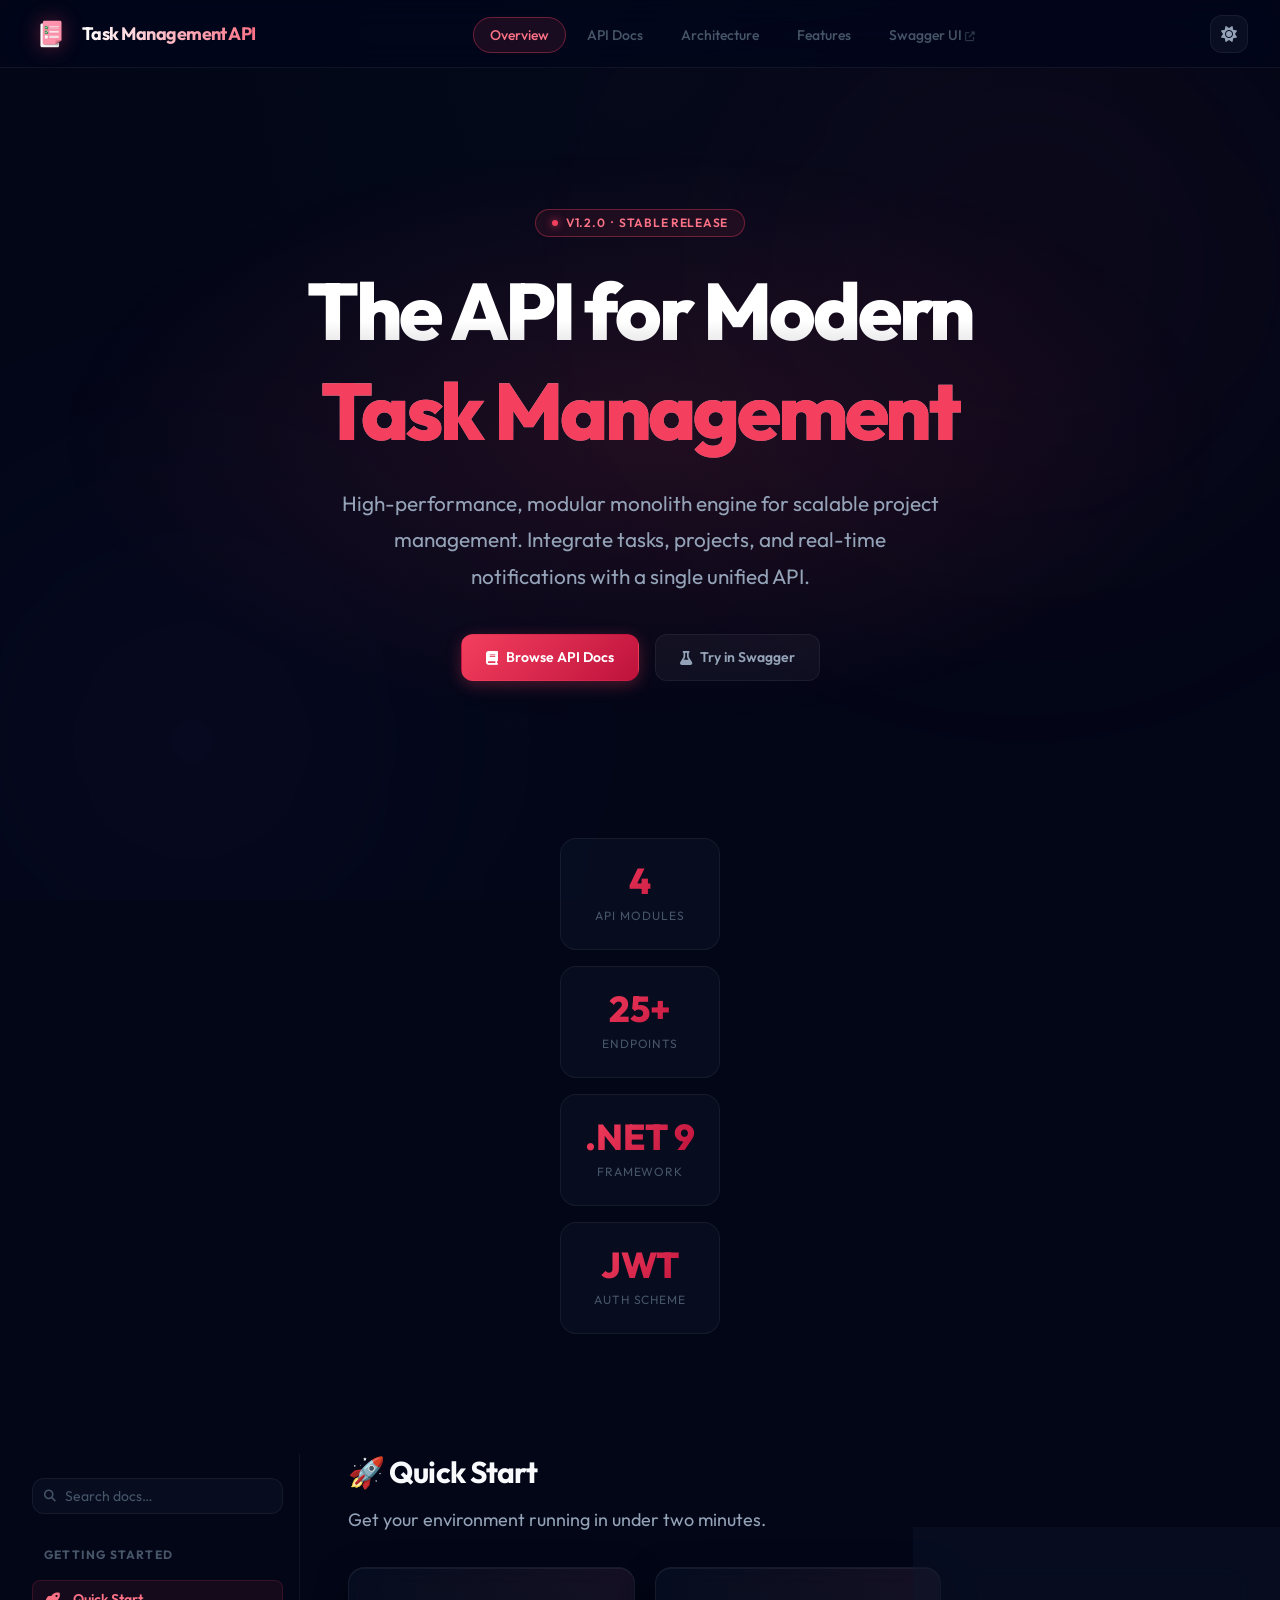
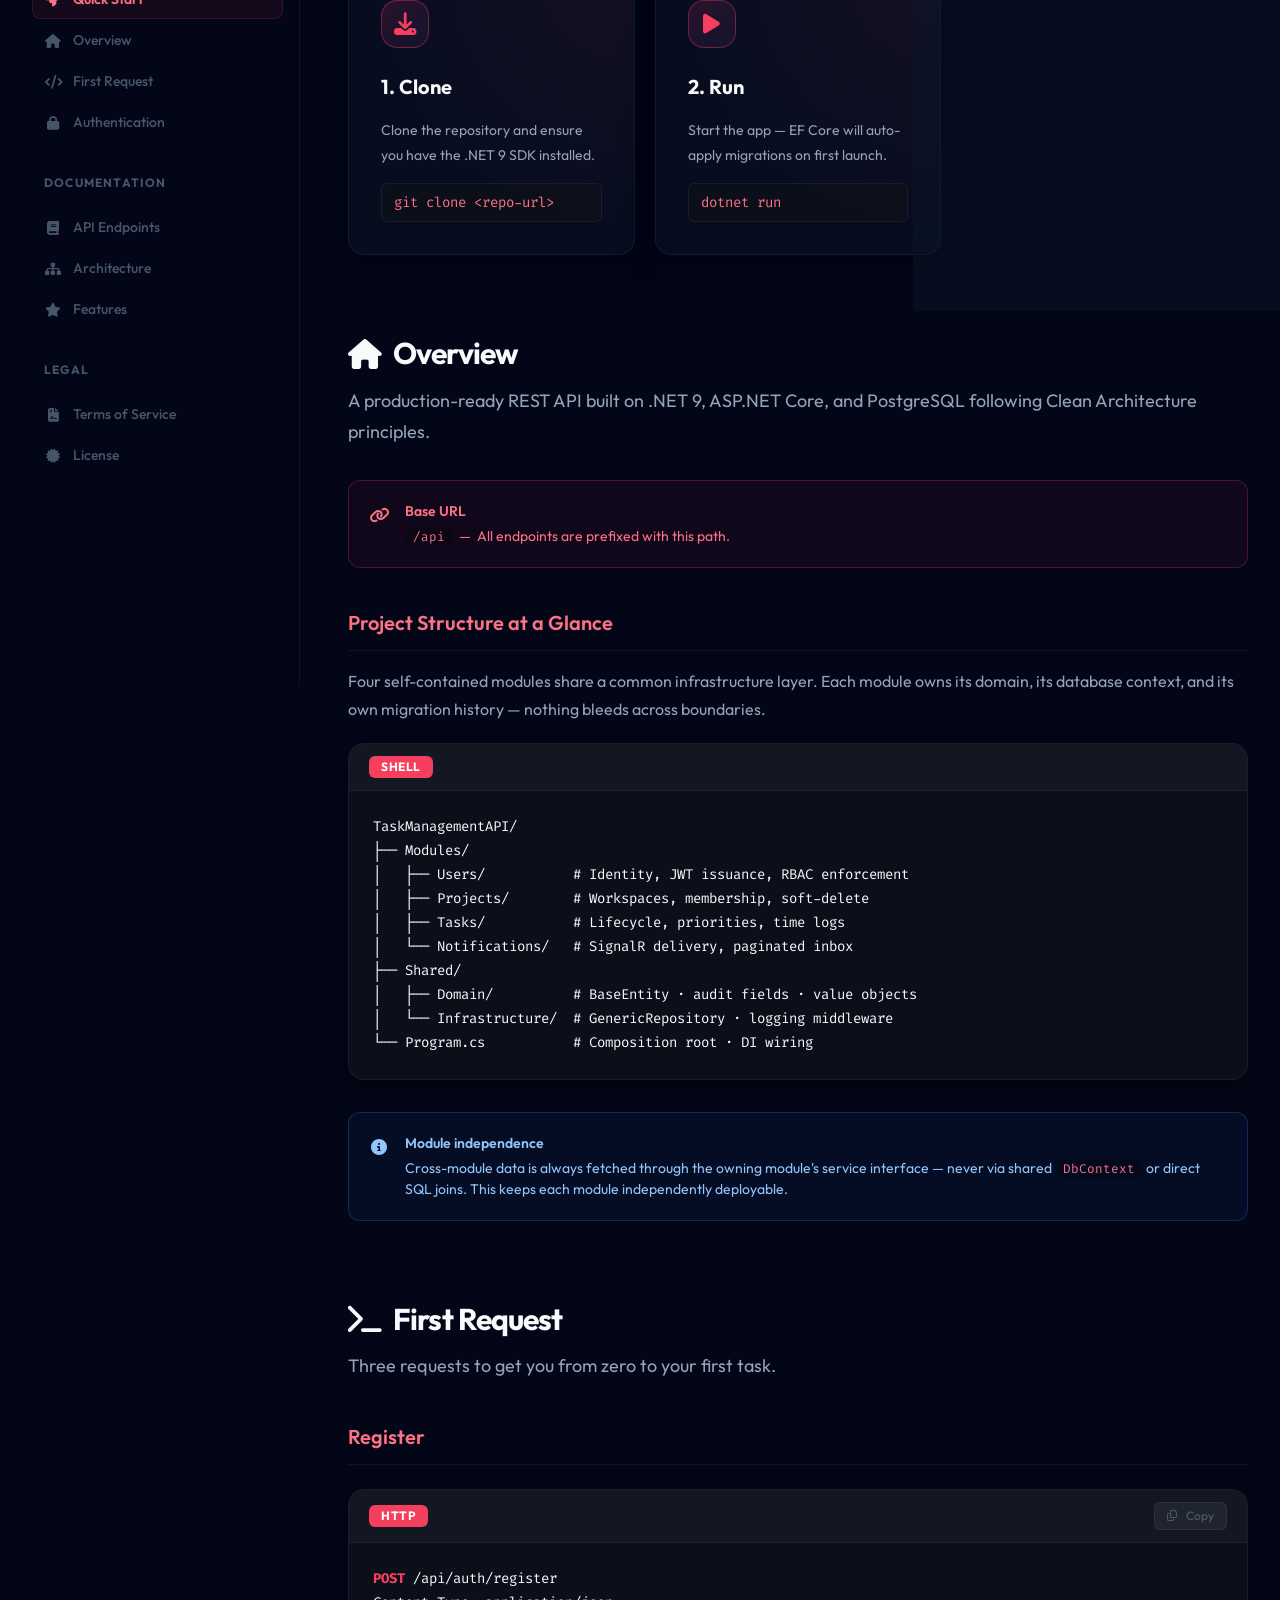
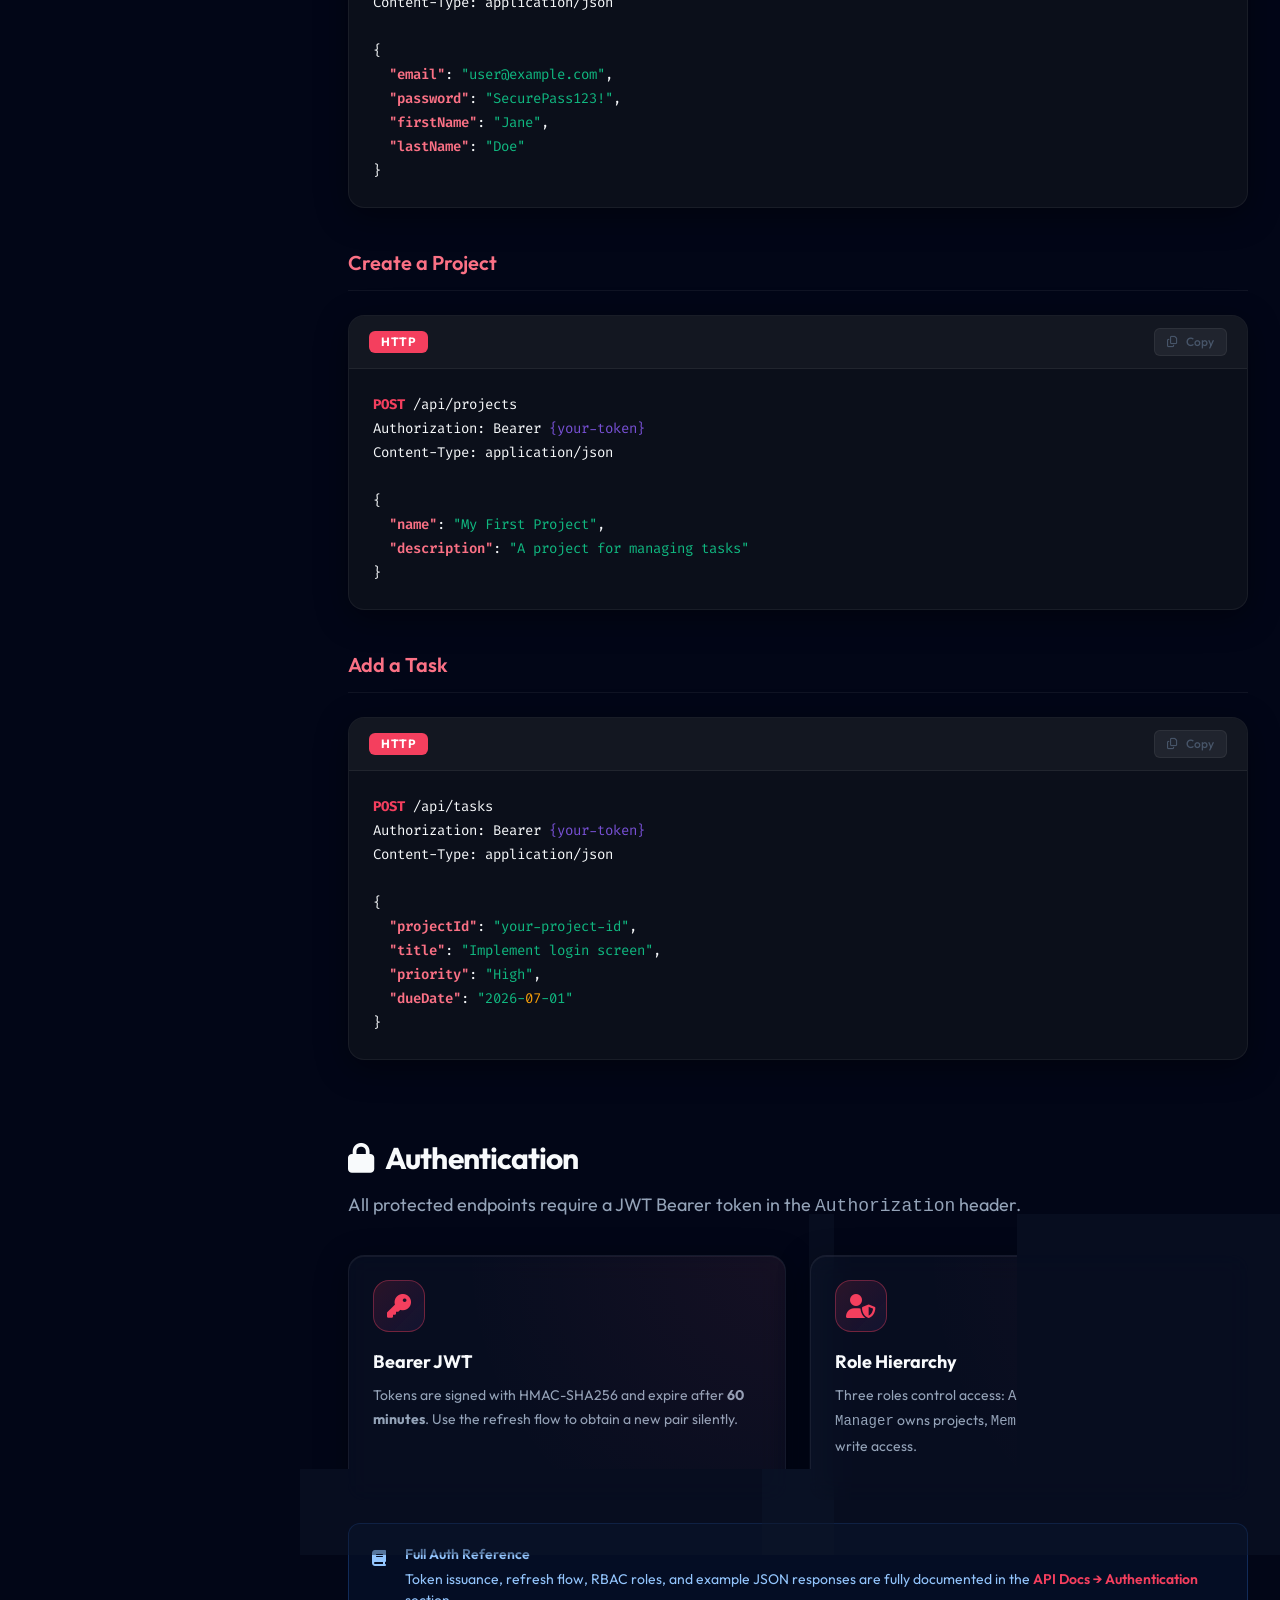
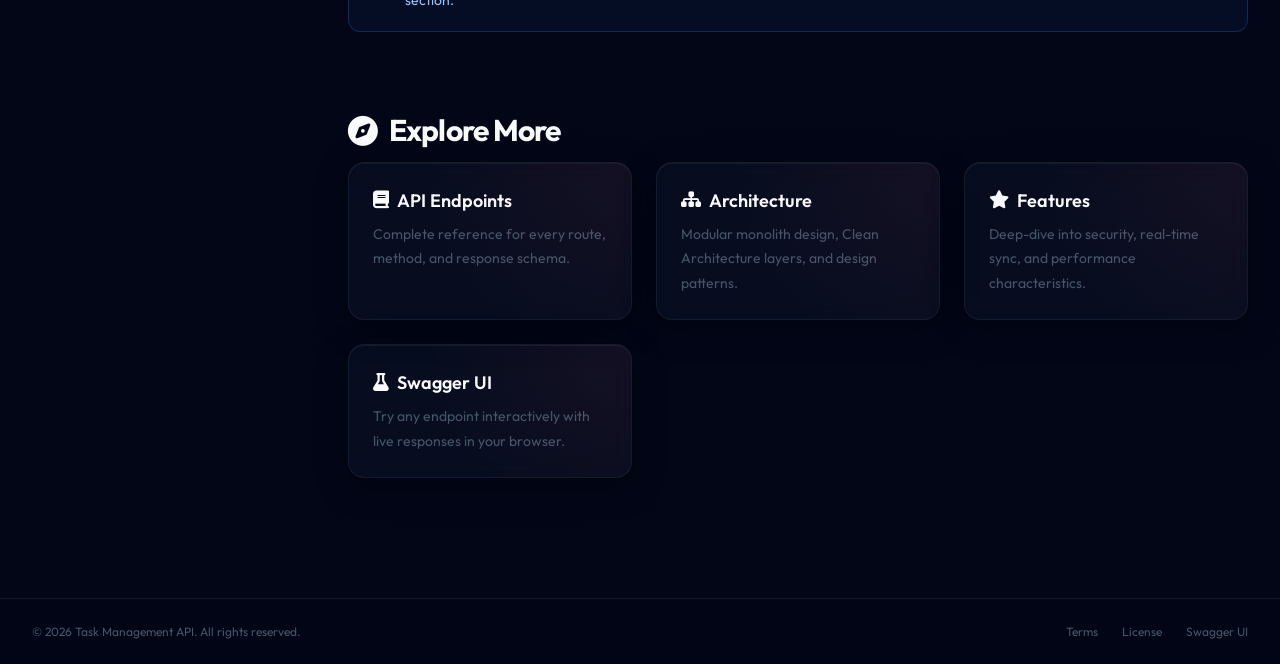
==== commit a0667739: "Refine page content to eliminate redundancy and enhance clarity Update multiple HTML files to remove" ====
--- a/TaskManagementAPI/wwwroot/index.html
+++ b/TaskManagementAPI/wwwroot/index.html
@@ -192,27 +192,29 @@
               </div>
             </div>
 
-            <h3>What the API provides</h3>
-            <div class="grid-auto-2 reveal" style="margin:1rem 0 2rem;">
-              <div class="card feature-card">
-                <div class="feature-icon"><i class="fas fa-folder-open" aria-hidden="true"></i></div>
-                <h4>Project Management</h4>
-                <p>Create, update, and archive projects with role-based team membership controls.</p>
-              </div>
-              <div class="card feature-card">
-                <div class="feature-icon"><i class="fas fa-tasks" aria-hidden="true"></i></div>
-                <h4>Task Tracking</h4>
-                <p>Granular task lifecycle — priorities, assignees, deadlines, and dependency chains.</p>
-              </div>
-              <div class="card feature-card">
-                <div class="feature-icon"><i class="fas fa-bolt" aria-hidden="true"></i></div>
-                <h4>Real-time Sync</h4>
-                <p>SignalR hub pushes live updates to connected clients without polling.</p>
-              </div>
-              <div class="card feature-card">
-                <div class="feature-icon"><i class="fas fa-shield-alt" aria-hidden="true"></i></div>
-                <h4>JWT Auth & RBAC</h4>
-                <p>Secure Bearer token auth with Admin / Manager / Member role hierarchy.</p>
+            <h3>Project Structure at a Glance</h3>
+            <p>Four self-contained modules share a common infrastructure layer. Each module owns its domain, its database context, and its own migration history — nothing bleeds across boundaries.</p>
+            <div class="code-block reveal" style="margin:1.25rem 0 2rem;">
+              <div class="code-block-header">
+                <span class="code-lang-badge">Shell</span>
+              </div>
+              <pre><code>TaskManagementAPI/
+├── Modules/
+│   ├── Users/           # Identity, JWT issuance, RBAC enforcement
+│   ├── Projects/        # Workspaces, membership, soft-delete
+│   ├── Tasks/           # Lifecycle, priorities, time logs
+│   └── Notifications/   # SignalR delivery, paginated inbox
+├── Shared/
+│   ├── Domain/          # BaseEntity · audit fields · value objects
+│   └── Infrastructure/  # GenericRepository · logging middleware
+└── Program.cs           # Composition root · DI wiring</code></pre>
+            </div>
+
+            <div class="callout callout-info reveal">
+              <div class="callout-icon"><i class="fas fa-info-circle" aria-hidden="true"></i></div>
+              <div>
+                <div class="callout-title">Module independence</div>
+                <div class="callout-body">Cross-module data is always fetched through the owning module's service interface — never via shared <code>DbContext</code> or direct SQL joins. This keeps each module independently deployable.</div>
               </div>
             </div>
           </section>
@@ -279,37 +281,25 @@
             <h2><i class="fas fa-lock" aria-hidden="true"></i> Authentication</h2>
             <p class="section-lead">All protected endpoints require a JWT Bearer token in the <code>Authorization</code> header.</p>
 
+            <div class="grid-auto-2 reveal" style="margin-bottom:1.5rem;">
+              <div class="card feature-card">
+                <div class="feature-icon"><i class="fas fa-key" aria-hidden="true"></i></div>
+                <h4>Bearer JWT</h4>
+                <p>Tokens are signed with HMAC-SHA256 and expire after <strong>60 minutes</strong>. Use the refresh flow to obtain a new pair silently.</p>
+              </div>
+              <div class="card feature-card">
+                <div class="feature-icon"><i class="fas fa-user-shield" aria-hidden="true"></i></div>
+                <h4>Role Hierarchy</h4>
+                <p>Three roles control access: <code>Admin</code> has full platform rights, <code>Manager</code> owns projects, <code>Member</code> has read and task-level write access.</p>
+              </div>
+            </div>
+
             <div class="callout callout-info reveal">
-              <div class="callout-icon"><i class="fas fa-info-circle" aria-hidden="true"></i></div>
+              <div class="callout-icon"><i class="fas fa-book" aria-hidden="true"></i></div>
               <div>
-                <div class="callout-title">Token lifetime</div>
-                <div class="callout-body">Access tokens expire after <strong>60 minutes</strong>. Use <code>POST /api/auth/refresh</code> with your refresh token to obtain a new pair without re-entering credentials.</div>
-              </div>
-            </div>
-
-            <h3>Login</h3>
-            <div class="code-block reveal">
-              <div class="code-block-header">
-                <span class="code-lang-badge">HTTP</span>
-                <button class="copy-btn"><i class="far fa-copy"></i> Copy</button>
-              </div>
-              <pre><code>POST /api/auth/login
-Content-Type: application/json
-
-{
-  "email": "user@example.com",
-  "password": "SecurePass123!"
-}</code></pre>
-            </div>
-
-            <h3>Use the Token</h3>
-            <div class="code-block reveal">
-              <div class="code-block-header">
-                <span class="code-lang-badge">HTTP</span>
-                <button class="copy-btn"><i class="far fa-copy"></i> Copy</button>
-              </div>
-              <pre><code>GET /api/projects
-Authorization: Bearer eyJhbGciOiJIUzI1NiIsInR5cCI6IkpXVCJ9...</code></pre>
+                <div class="callout-title">Full Auth Reference</div>
+                <div class="callout-body">Token issuance, refresh flow, RBAC roles, and example JSON responses are fully documented in the <a href="api-docs.html#auth" style="color:var(--c-primary);text-decoration:none;font-weight:var(--fw-semibold);">API Docs → Authentication</a> section.</div>
+              </div>
             </div>
           </section>
 
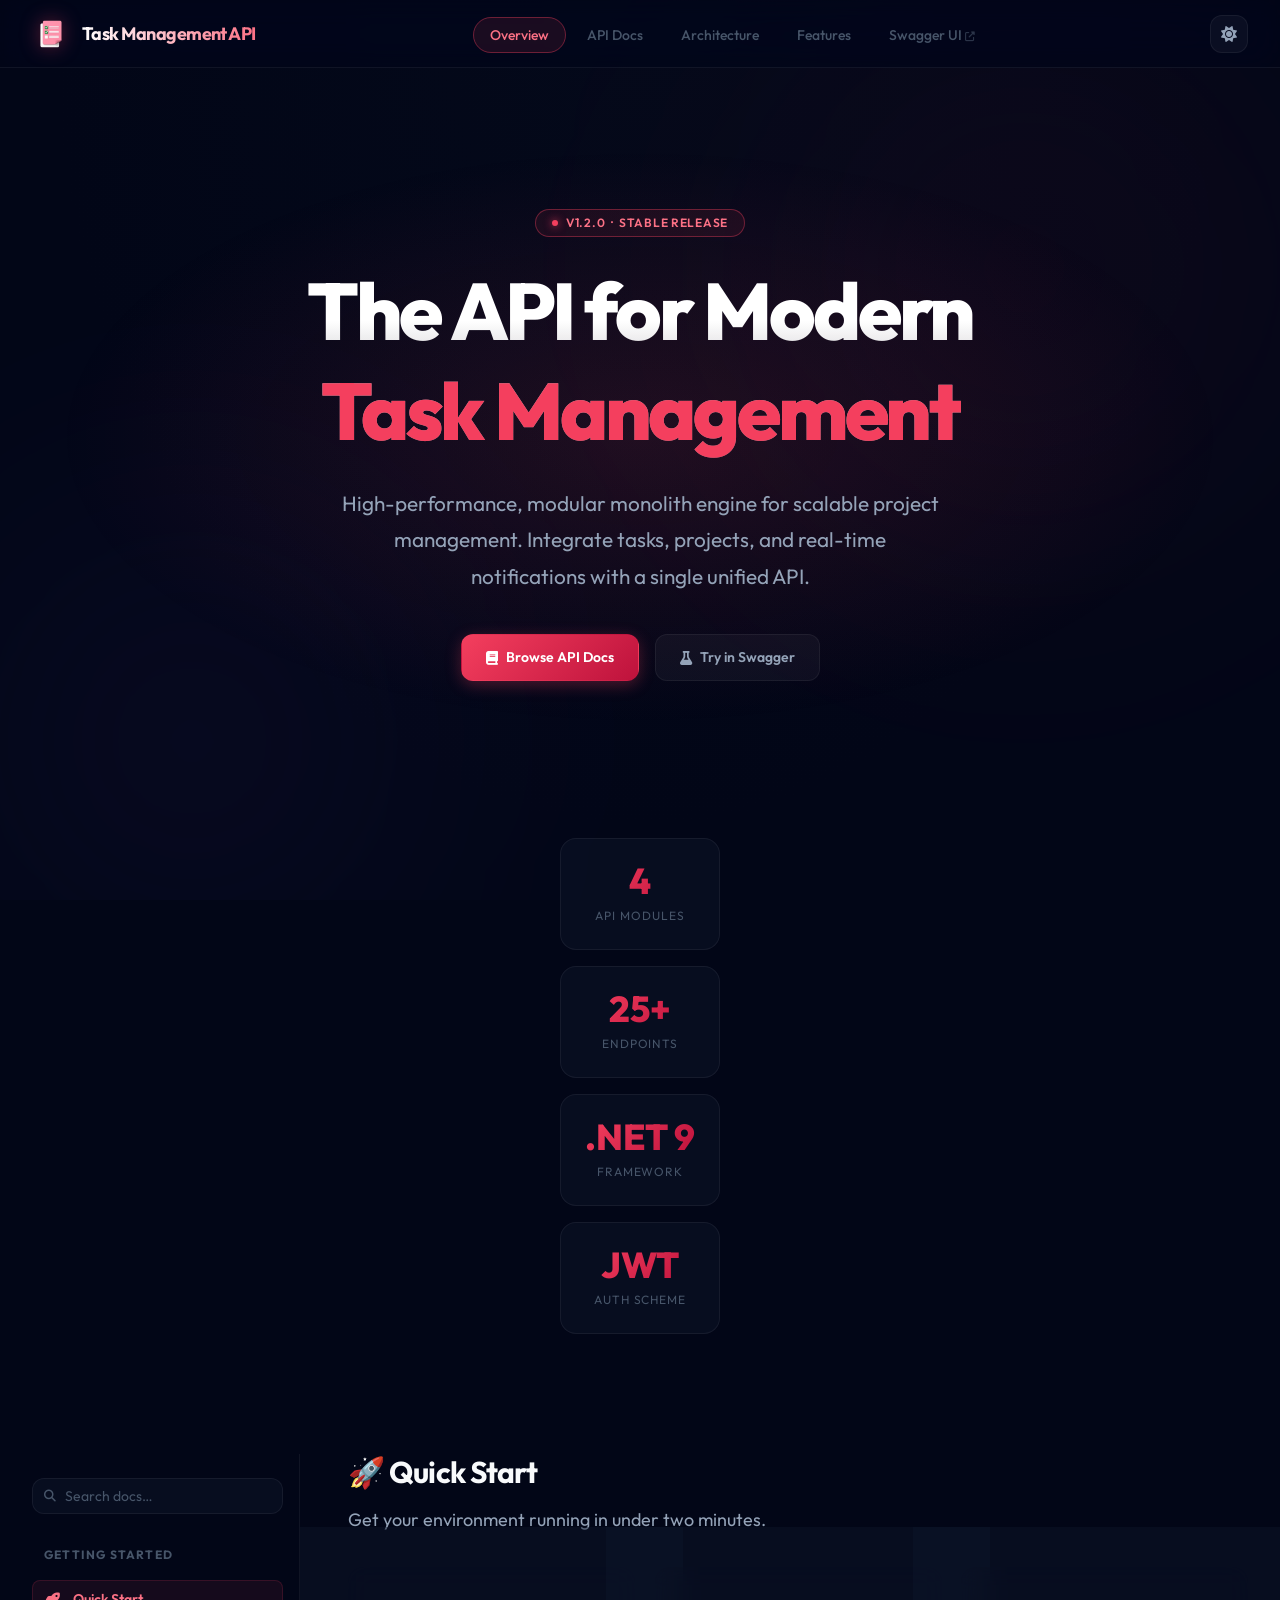
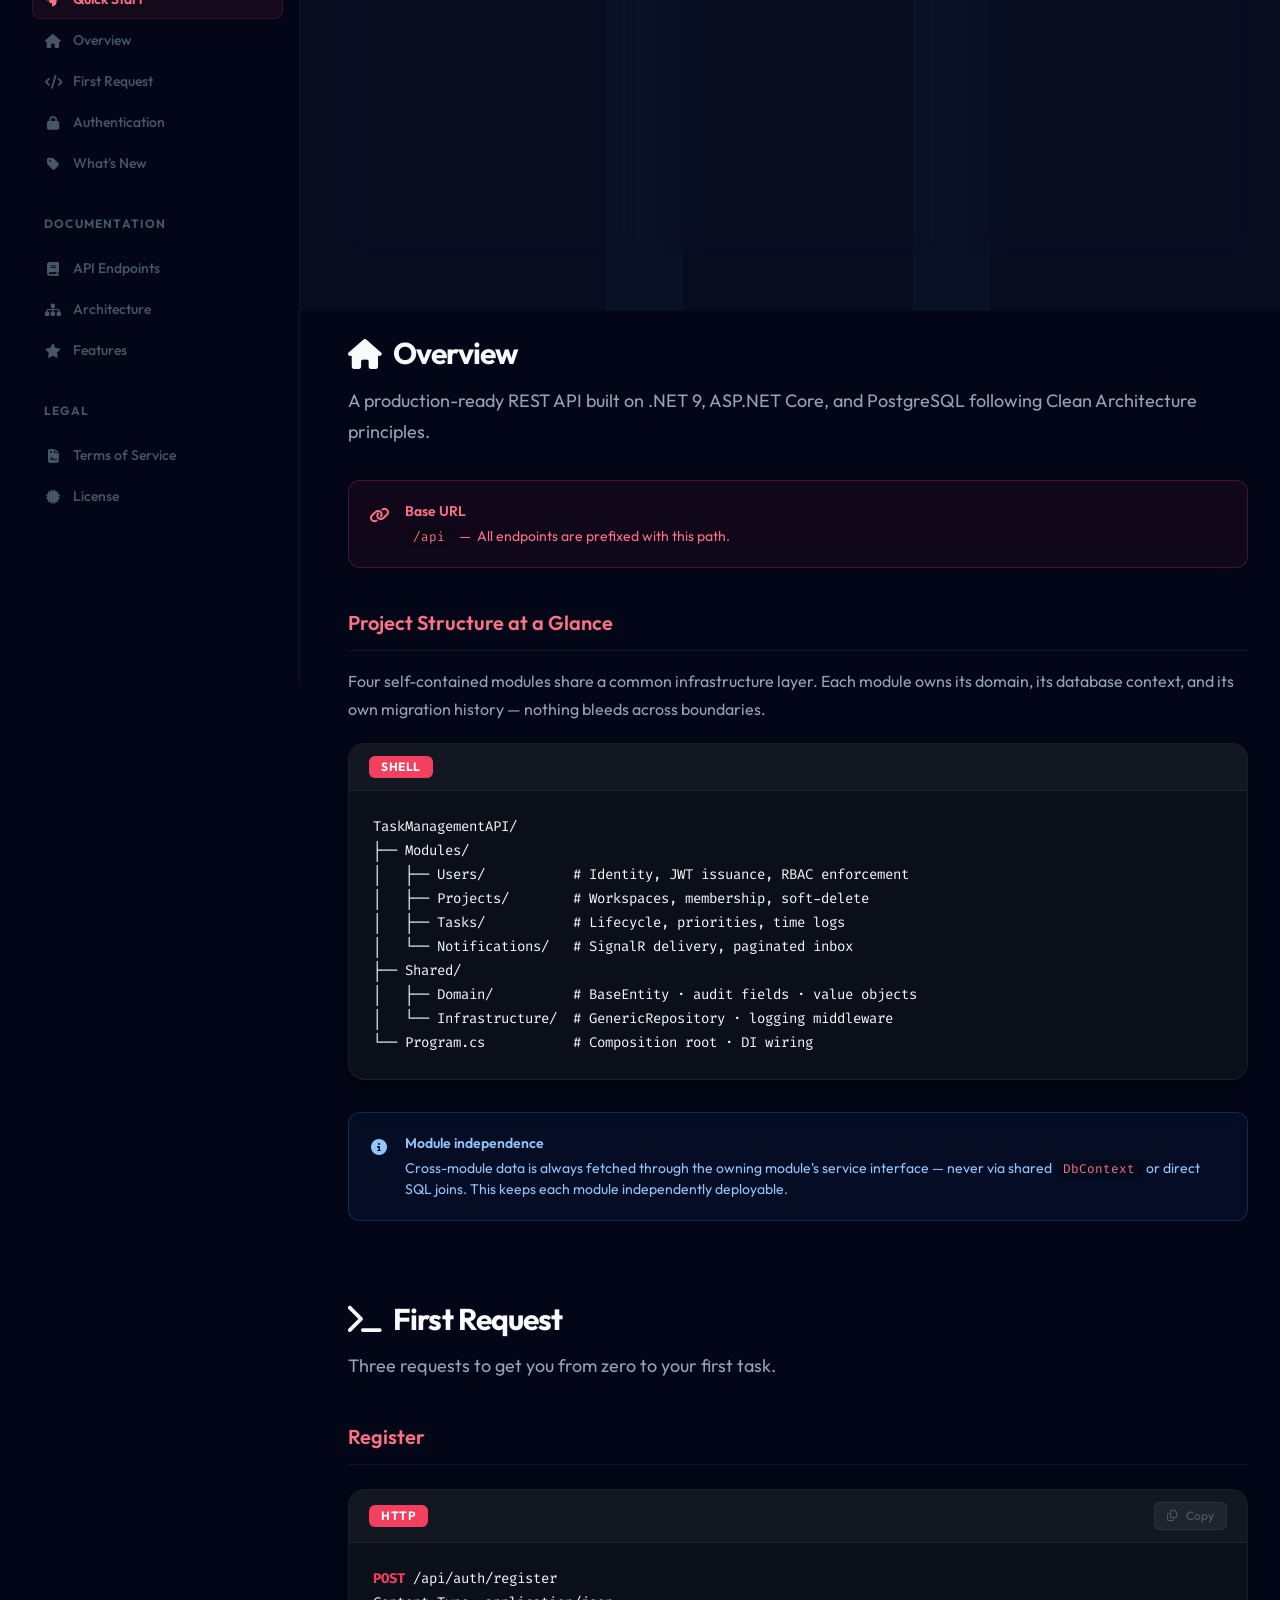
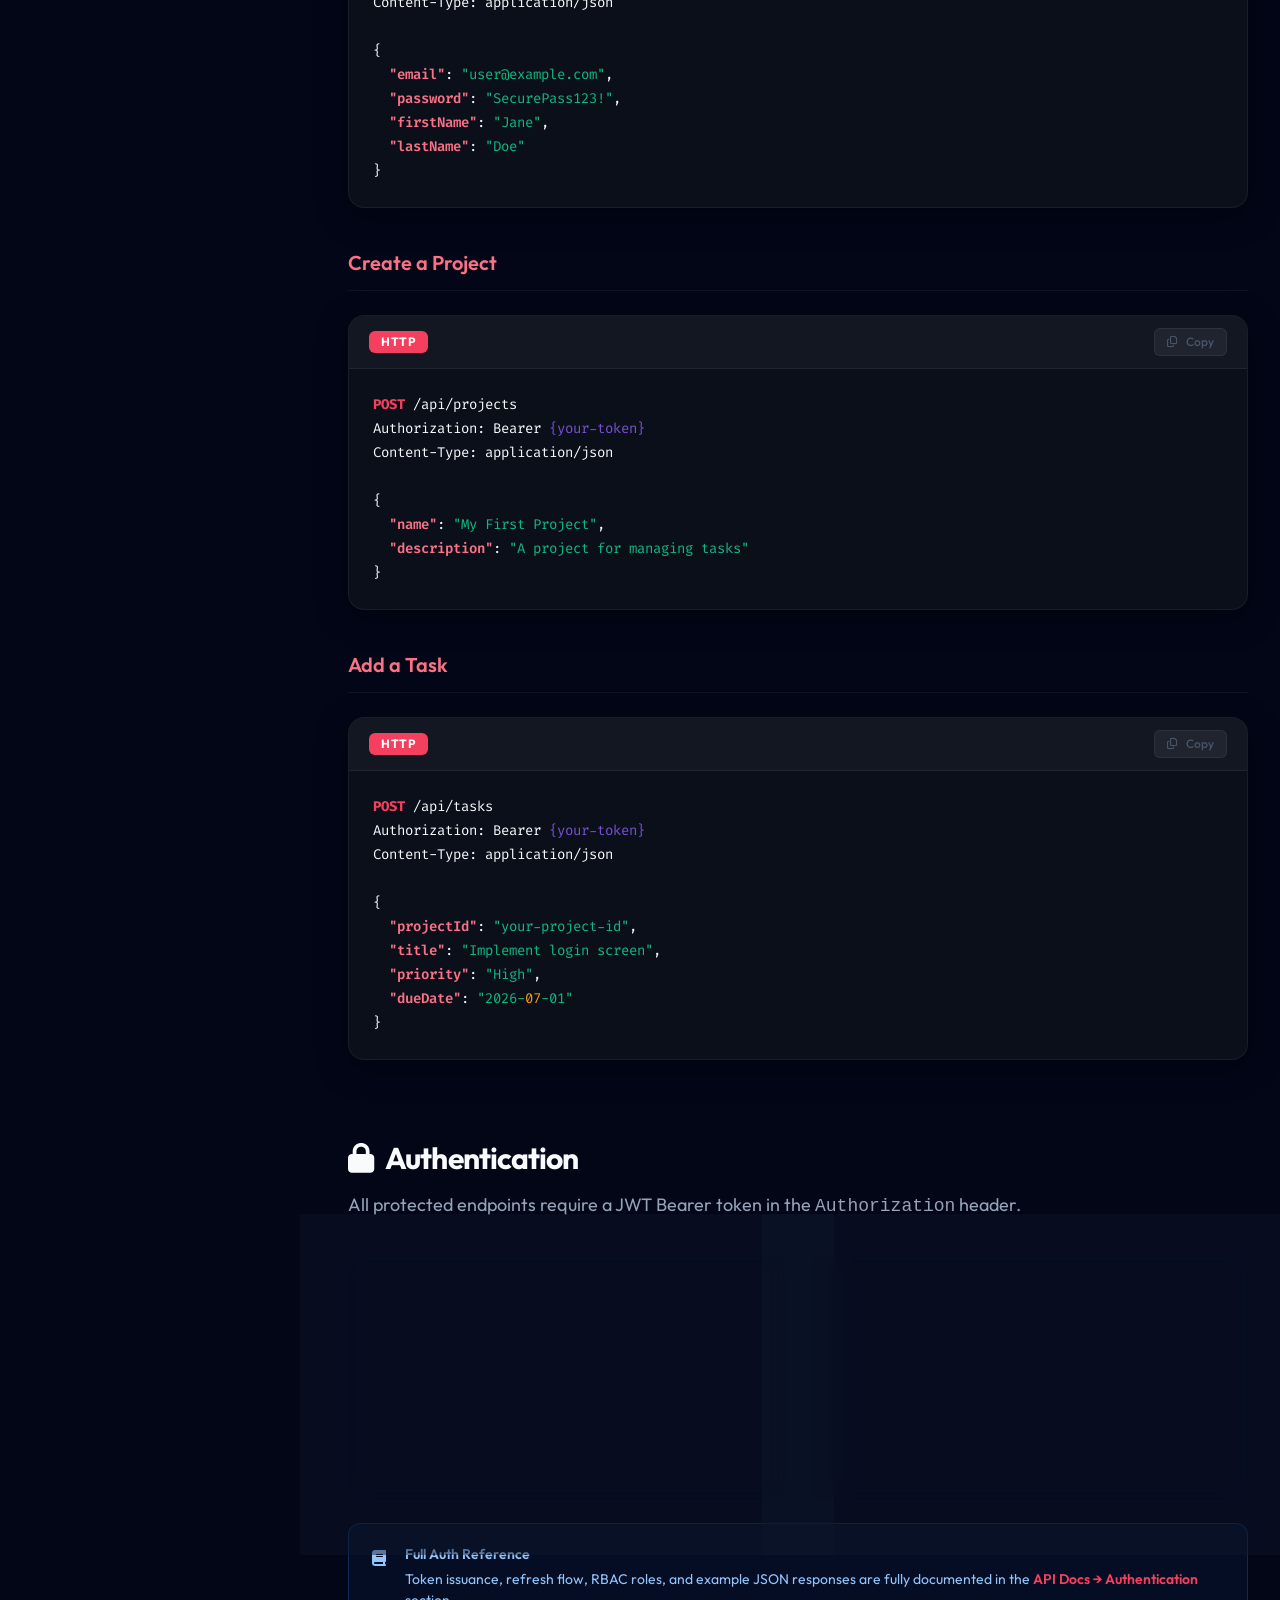
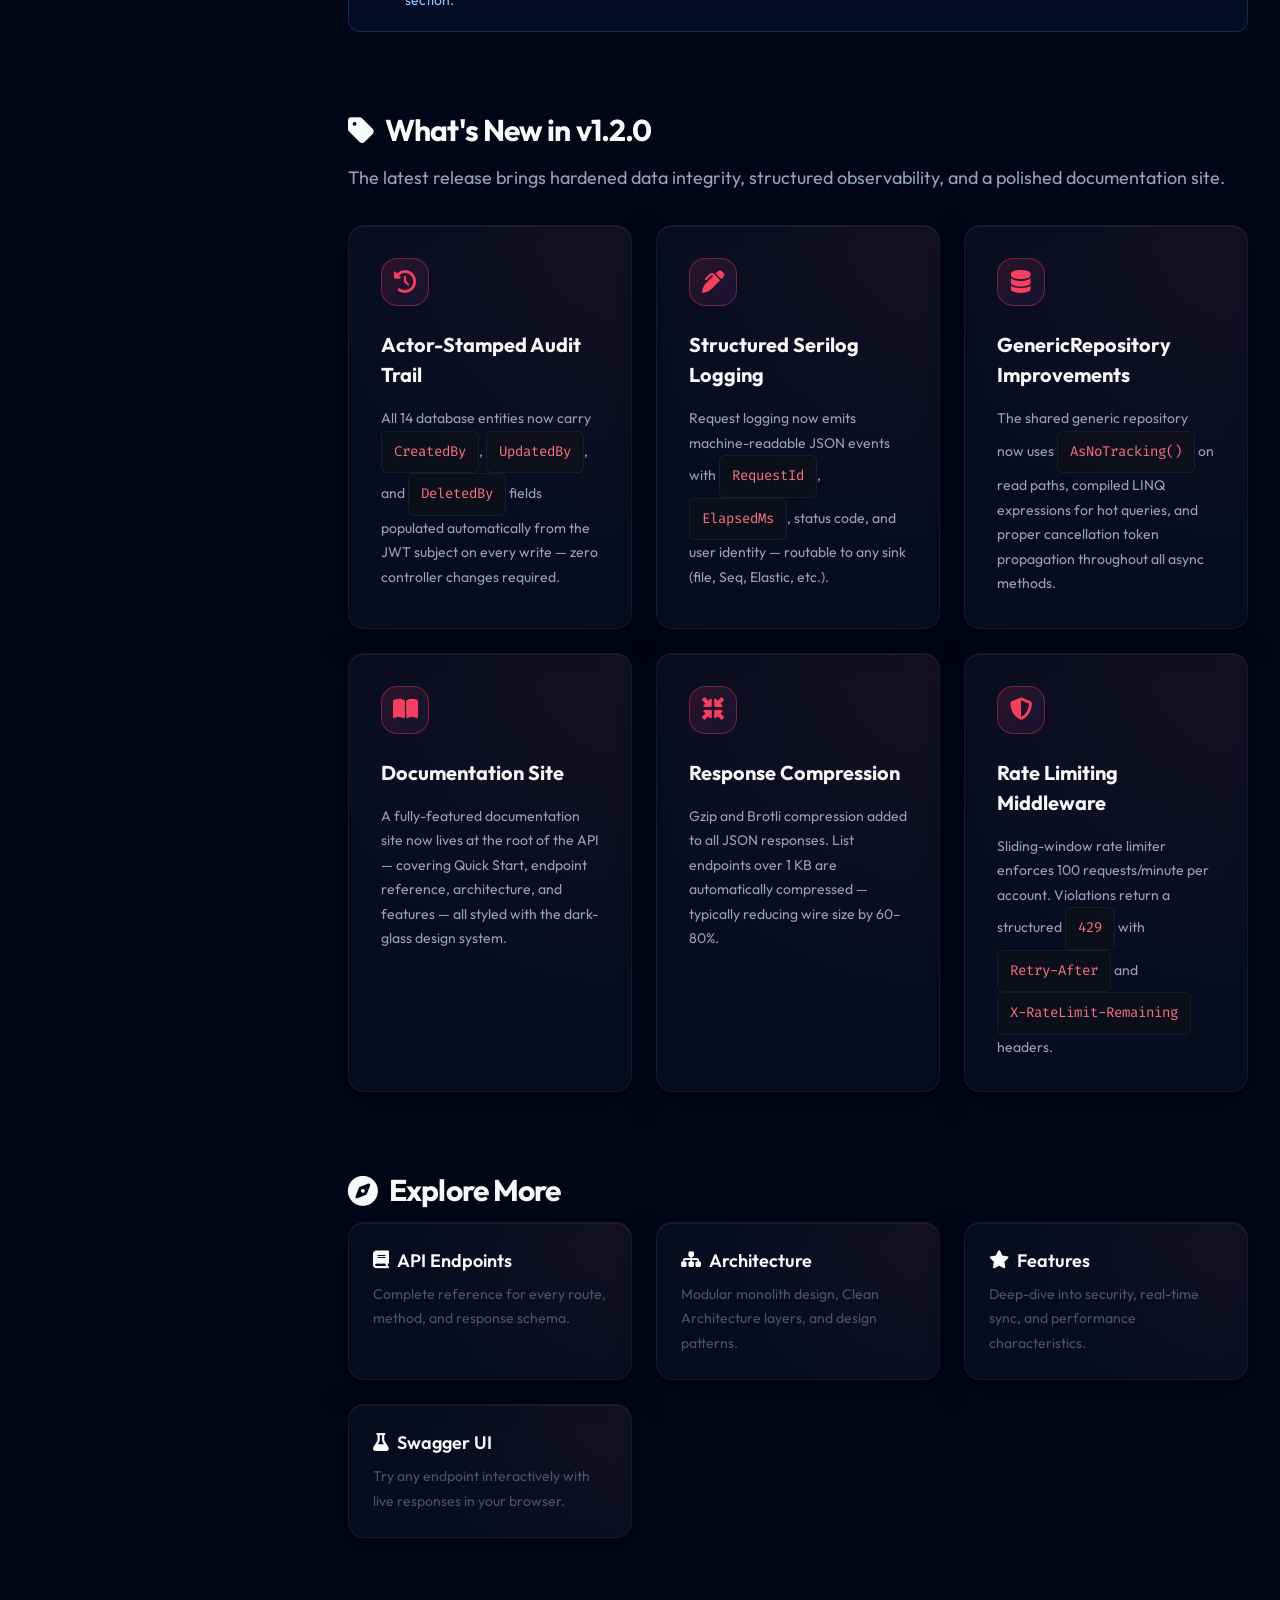
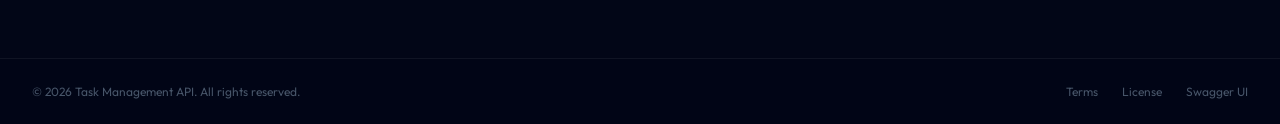
==== commit 93de2789: "Add detailed documentation and features to improve API clarity and user experience Update api-docs.h" ====
--- a/TaskManagementAPI/wwwroot/index.html
+++ b/TaskManagementAPI/wwwroot/index.html
@@ -127,6 +127,9 @@
             <a href="#authentication" class="sidebar-link">
               <i class="fas fa-lock" aria-hidden="true"></i> Authentication
             </a>
+            <a href="#changelog" class="sidebar-link">
+              <i class="fas fa-tag" aria-hidden="true"></i> What's New
+            </a>
 
             <div class="sidebar-section-title">Documentation</div>
             <a href="api-docs.html" class="sidebar-link">
@@ -299,6 +302,45 @@
               <div>
                 <div class="callout-title">Full Auth Reference</div>
                 <div class="callout-body">Token issuance, refresh flow, RBAC roles, and example JSON responses are fully documented in the <a href="api-docs.html#auth" style="color:var(--c-primary);text-decoration:none;font-weight:var(--fw-semibold);">API Docs → Authentication</a> section.</div>
+              </div>
+            </div>
+          </section>
+
+          <!-- Changelog -->
+          <section id="changelog">
+            <h2><i class="fas fa-tag" aria-hidden="true"></i> What's New in v1.2.0</h2>
+            <p class="section-lead">The latest release brings hardened data integrity, structured observability, and a polished documentation site.</p>
+
+            <div class="grid-auto-2 reveal">
+              <div class="card step-card">
+                <div class="step-icon"><i class="fas fa-history" aria-hidden="true"></i></div>
+                <h3>Actor-Stamped Audit Trail</h3>
+                <p>All 14 database entities now carry <code>CreatedBy</code>, <code>UpdatedBy</code>, and <code>DeletedBy</code> fields populated automatically from the JWT subject on every write — zero controller changes required.</p>
+              </div>
+              <div class="card step-card">
+                <div class="step-icon"><i class="fas fa-pen-alt" aria-hidden="true"></i></div>
+                <h3>Structured Serilog Logging</h3>
+                <p>Request logging now emits machine-readable JSON events with <code>RequestId</code>, <code>ElapsedMs</code>, status code, and user identity — routable to any sink (file, Seq, Elastic, etc.).</p>
+              </div>
+              <div class="card step-card">
+                <div class="step-icon"><i class="fas fa-database" aria-hidden="true"></i></div>
+                <h3>GenericRepository Improvements</h3>
+                <p>The shared generic repository now uses <code>AsNoTracking()</code> on read paths, compiled LINQ expressions for hot queries, and proper cancellation token propagation throughout all async methods.</p>
+              </div>
+              <div class="card step-card">
+                <div class="step-icon"><i class="fas fa-book-open" aria-hidden="true"></i></div>
+                <h3>Documentation Site</h3>
+                <p>A fully-featured documentation site now lives at the root of the API — covering Quick Start, endpoint reference, architecture, and features — all styled with the dark-glass design system.</p>
+              </div>
+              <div class="card step-card">
+                <div class="step-icon"><i class="fas fa-compress-arrows-alt" aria-hidden="true"></i></div>
+                <h3>Response Compression</h3>
+                <p>Gzip and Brotli compression added to all JSON responses. List endpoints over 1 KB are automatically compressed — typically reducing wire size by 60–80%.</p>
+              </div>
+              <div class="card step-card">
+                <div class="step-icon"><i class="fas fa-shield-alt" aria-hidden="true"></i></div>
+                <h3>Rate Limiting Middleware</h3>
+                <p>Sliding-window rate limiter enforces 100 requests/minute per account. Violations return a structured <code>429</code> with <code>Retry-After</code> and <code>X-RateLimit-Remaining</code> headers.</p>
               </div>
             </div>
           </section>
